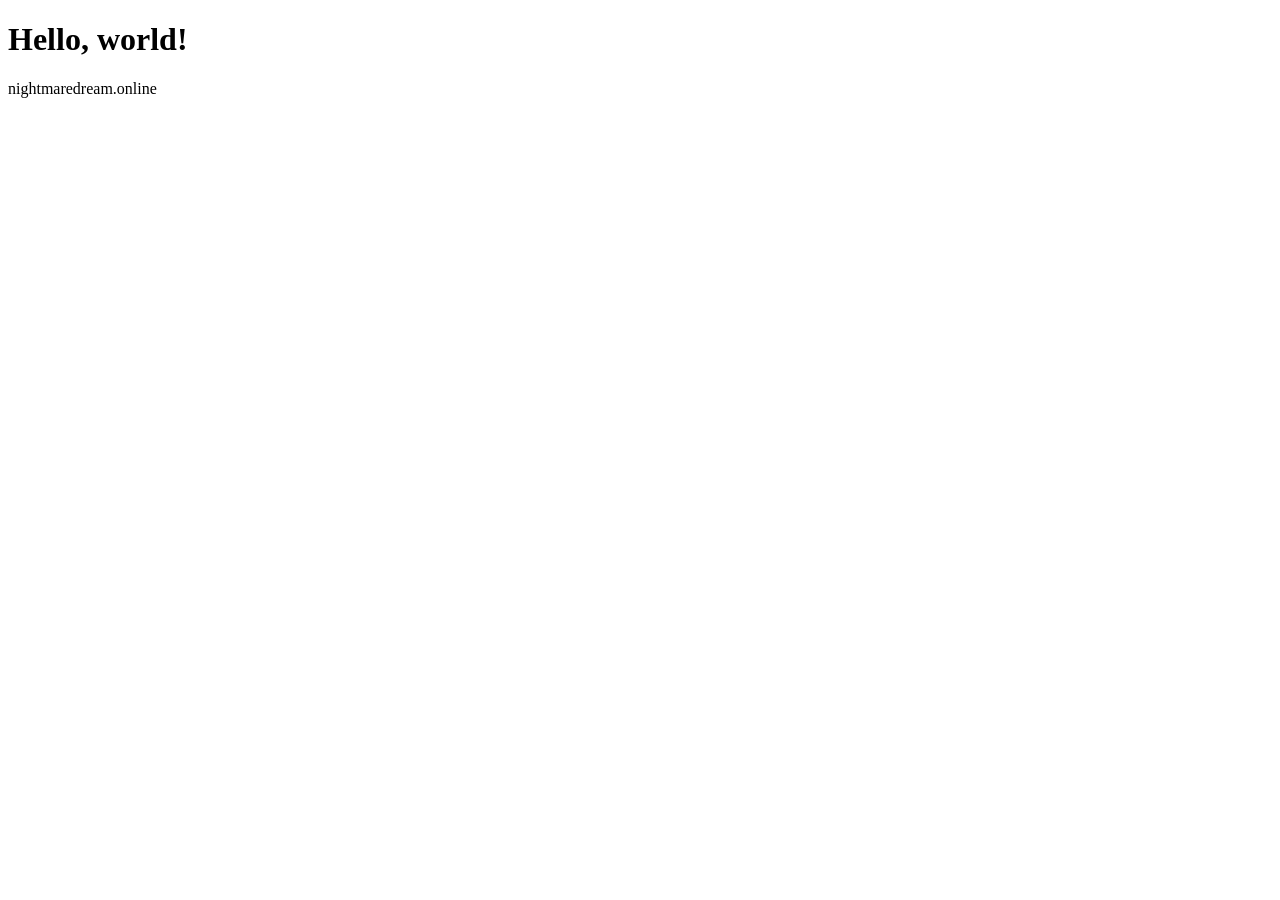
==== index.html @ 0ec0f402 "Add basic HTML structure for index.html" ====
<!doctype html>
<html lang="ru">
<head>
  <meta charset="utf-8">
  <meta name="viewport" content="width=device-width, initial-scale=1">
  <title>Nightmare Dream</title>
</head>
<body>
  <h1>Hello, world!</h1>
  <p>nightmaredream.online</p>
</body>
</html>
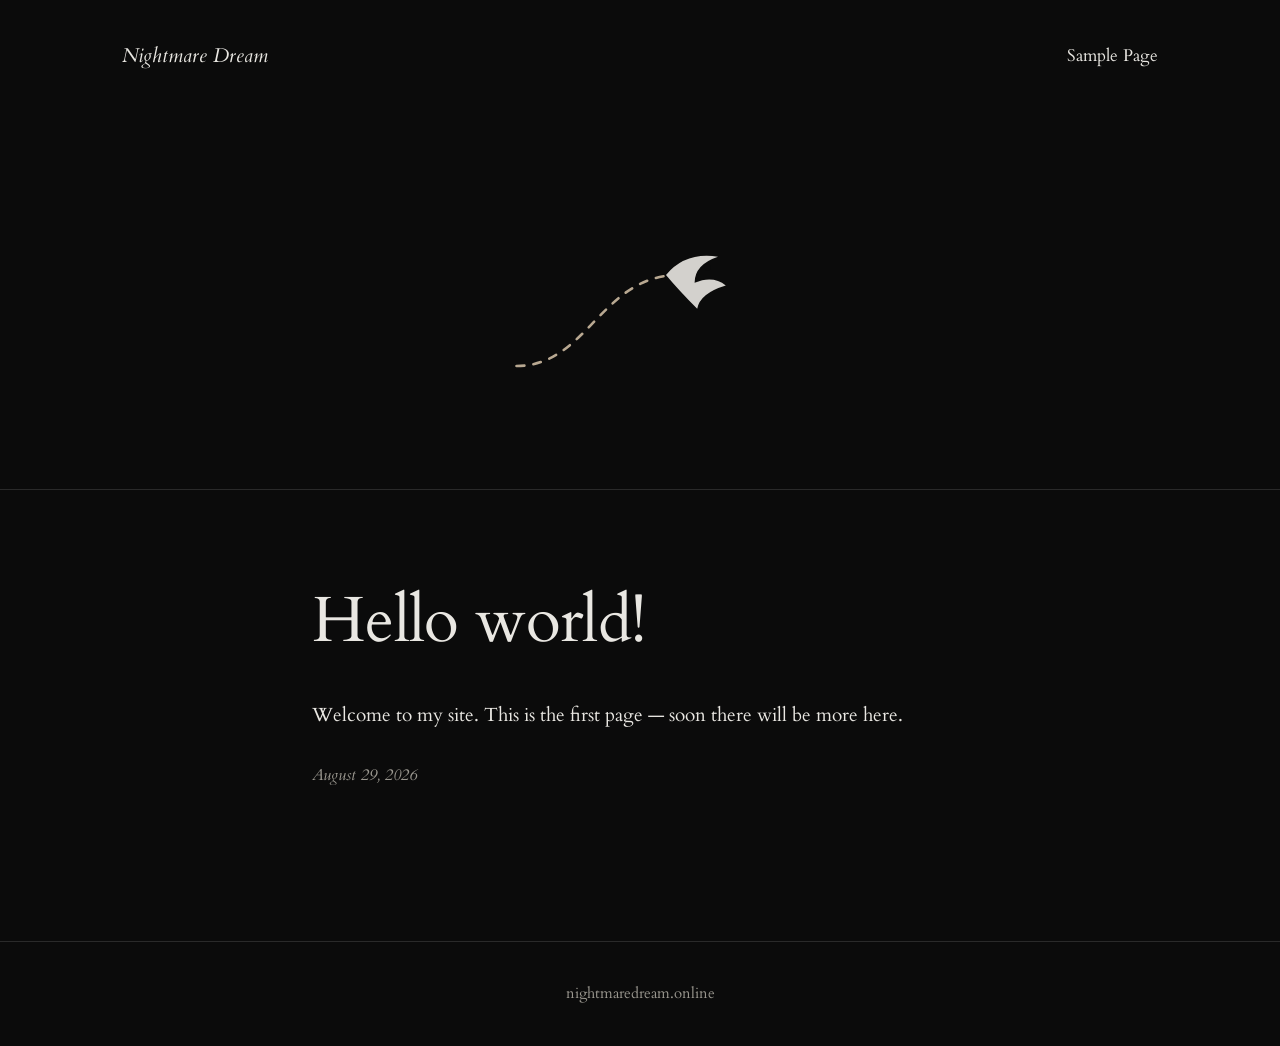
==== commit 2548a00a: "Refactor index.html with new layout and styles Updated HTML structure and styles for the webpage." ====
--- a/index.html
+++ b/index.html
@@ -1,12 +1,96 @@
 <!doctype html>
-<html lang="ru">
+<html lang="en">
 <head>
   <meta charset="utf-8">
   <meta name="viewport" content="width=device-width, initial-scale=1">
   <title>Nightmare Dream</title>
+  <link rel="preconnect" href="https://fonts.googleapis.com">
+  <link rel="preconnect" href="https://fonts.gstatic.com" crossorigin>
+  <link href="https://fonts.googleapis.com/css2?family=Cardo:ital,wght@0,400;0,700;1,400&display=swap" rel="stylesheet">
+  <style>
+    :root {
+      --bg: #0b0b0b;
+      --panel: #1e1e1e;
+      --text: #e9e7e2;
+      --muted: #9a978f;
+      --accent: #cbb9a0;
+    }
+    * { box-sizing: border-box; margin: 0; padding: 0; }
+    body {
+      background: var(--bg);
+      color: var(--text);
+      font-family: Cardo, Georgia, "Times New Roman", serif;
+      line-height: 1.6;
+      -webkit-font-smoothing: antialiased;
+    }
+    a { color: inherit; text-decoration: none; }
+    a:hover { text-decoration: underline; }
+
+    header {
+      display: flex;
+      justify-content: space-between;
+      align-items: center;
+      max-width: 1100px;
+      margin: 0 auto;
+      padding: 40px 32px;
+    }
+    header .brand { font-style: italic; font-size: 1.25rem; }
+    header nav { font-size: 1.05rem; }
+
+    .hero {
+      min-height: 42vh;
+      border-bottom: 1px solid #2a2a2a;
+      display: flex;
+      align-items: center;
+      justify-content: center;
+      position: relative;
+      overflow: hidden;
+    }
+    .hero svg { width: 260px; max-width: 60vw; opacity: .9; }
+
+    main {
+      max-width: 720px;
+      margin: 0 auto;
+      padding: 80px 32px 120px;
+    }
+    h1 {
+      font-weight: 400;
+      font-size: clamp(2.5rem, 6vw, 4rem);
+      letter-spacing: -0.01em;
+      margin-bottom: 28px;
+    }
+    main p { font-size: 1.2rem; color: var(--text); margin-bottom: 32px; }
+    .date { color: var(--muted); font-style: italic; font-size: 1rem; }
+
+    footer {
+      border-top: 1px solid #2a2a2a;
+      text-align: center;
+      padding: 40px 32px;
+      color: var(--muted);
+      font-size: .95rem;
+    }
+  </style>
 </head>
 <body>
-  <h1>Hello, world!</h1>
-  <p>nightmaredream.online</p>
+  <header>
+    <div class="brand">Nightmare Dream</div>
+    <nav><a href="#post">Sample Page</a></nav>
+  </header>
+
+  <section class="hero" aria-hidden="true">
+    <svg viewBox="0 0 200 120" xmlns="http://www.w3.org/2000/svg">
+      <path d="M5 110 C 60 110, 70 40, 130 40" fill="none" stroke="#cbb9a0" stroke-width="2" stroke-dasharray="6 7" stroke-linecap="round"/>
+      <path d="M120 40 q 15 -18 40 -14 q -18 6 -18 20 q 14 -6 24 2 q -20 6 -22 18 q -14 -14 -24 -26 z" fill="#e9e7e2"/>
+      <circle cx="152" cy="34" r="2.4" fill="#0b0b0b"/>
+    </svg>
+  </section>
+
+  <main id="post">
+    <h1>Hello world!</h1>
+    <p>Welcome to my site. This is the first page — soon there will be more here.</p>
+    <p class="date">August 29, 2026</p>
+  </main>
+
+  <footer>nightmaredream.online</footer>
 </body>
 </html>
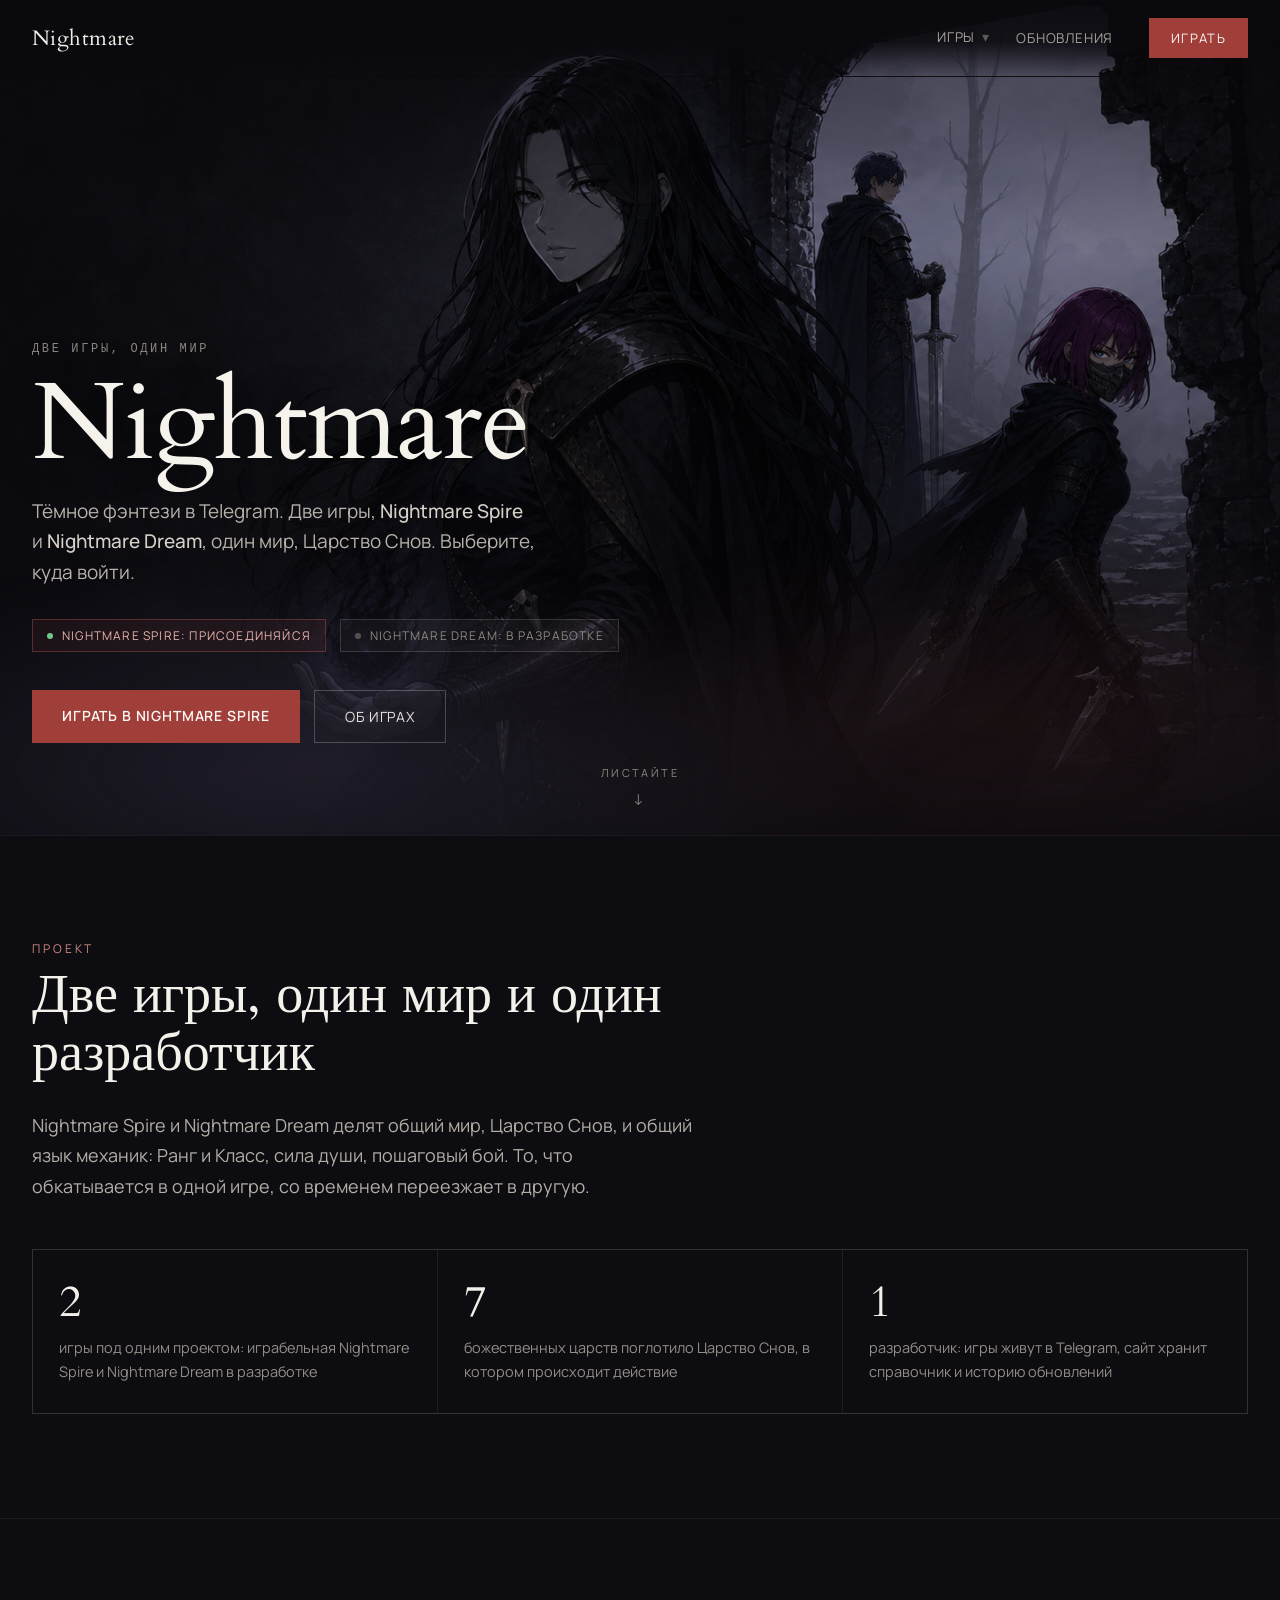
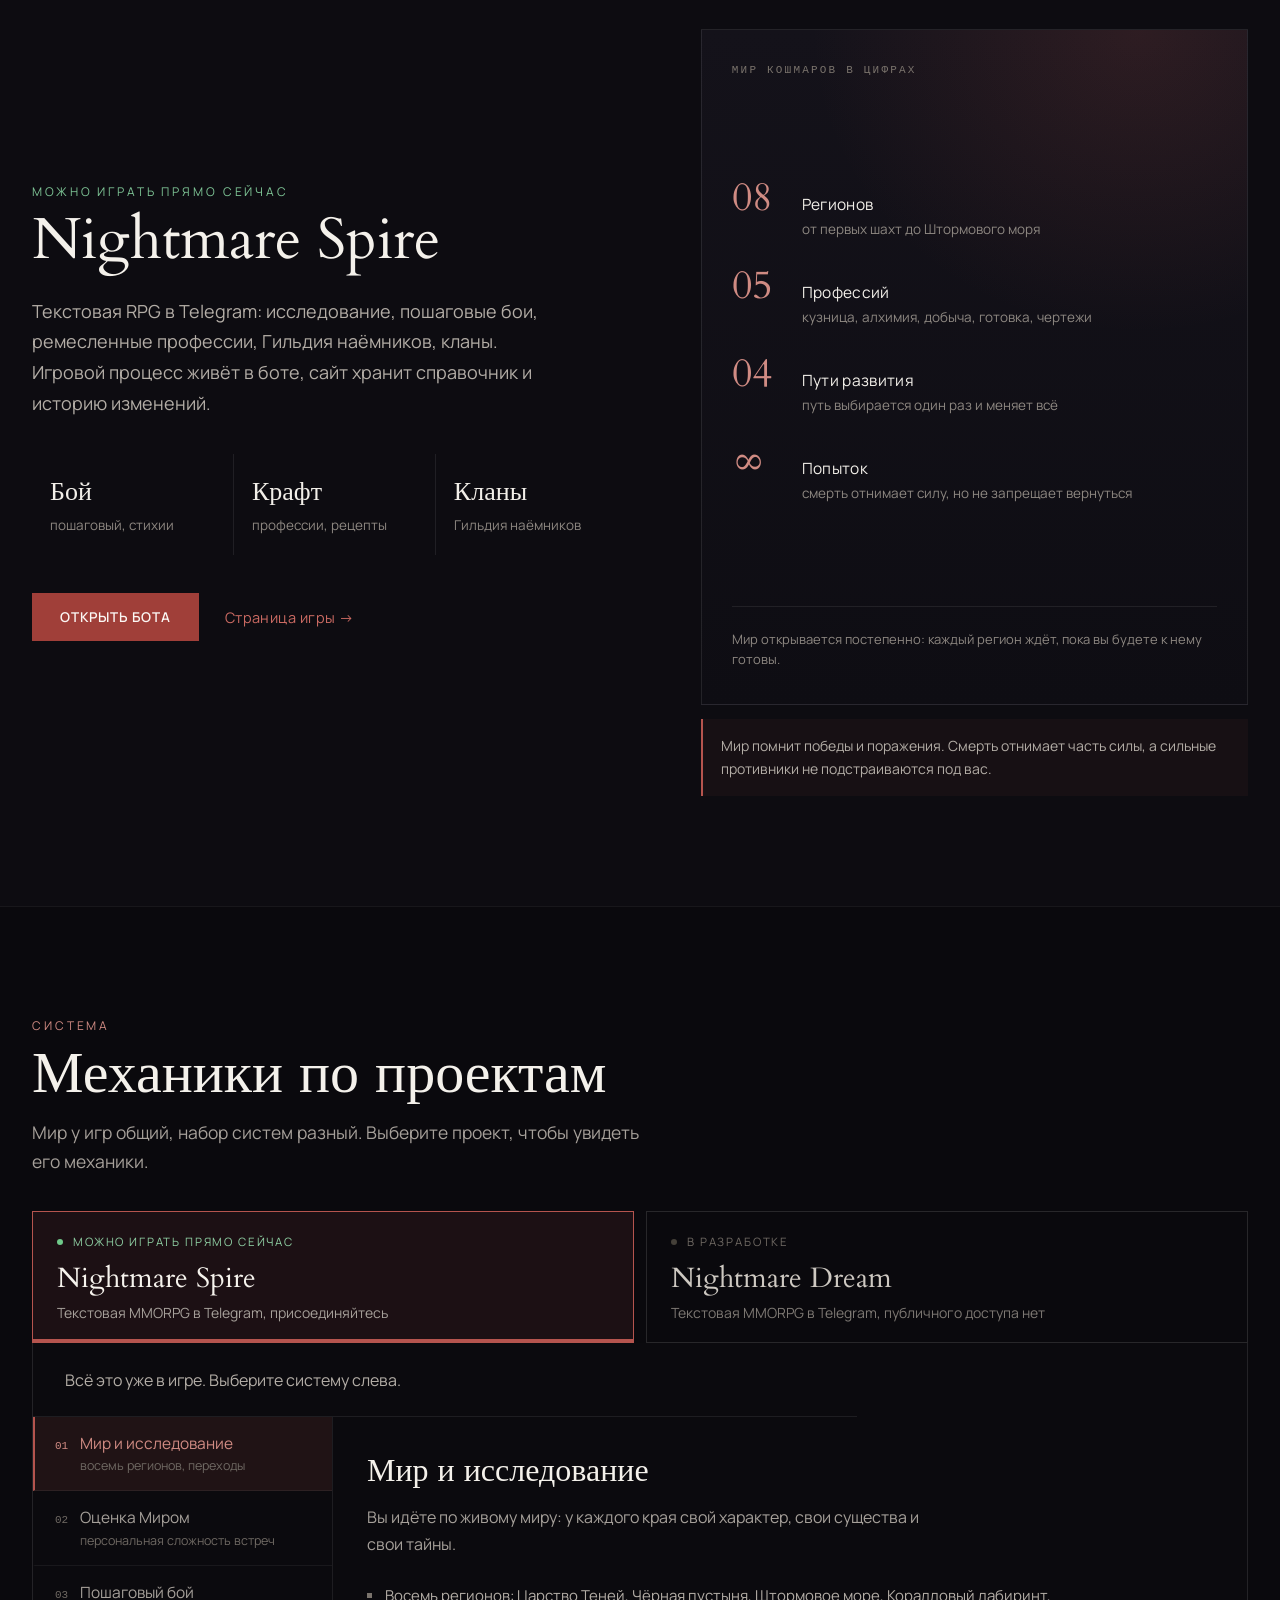
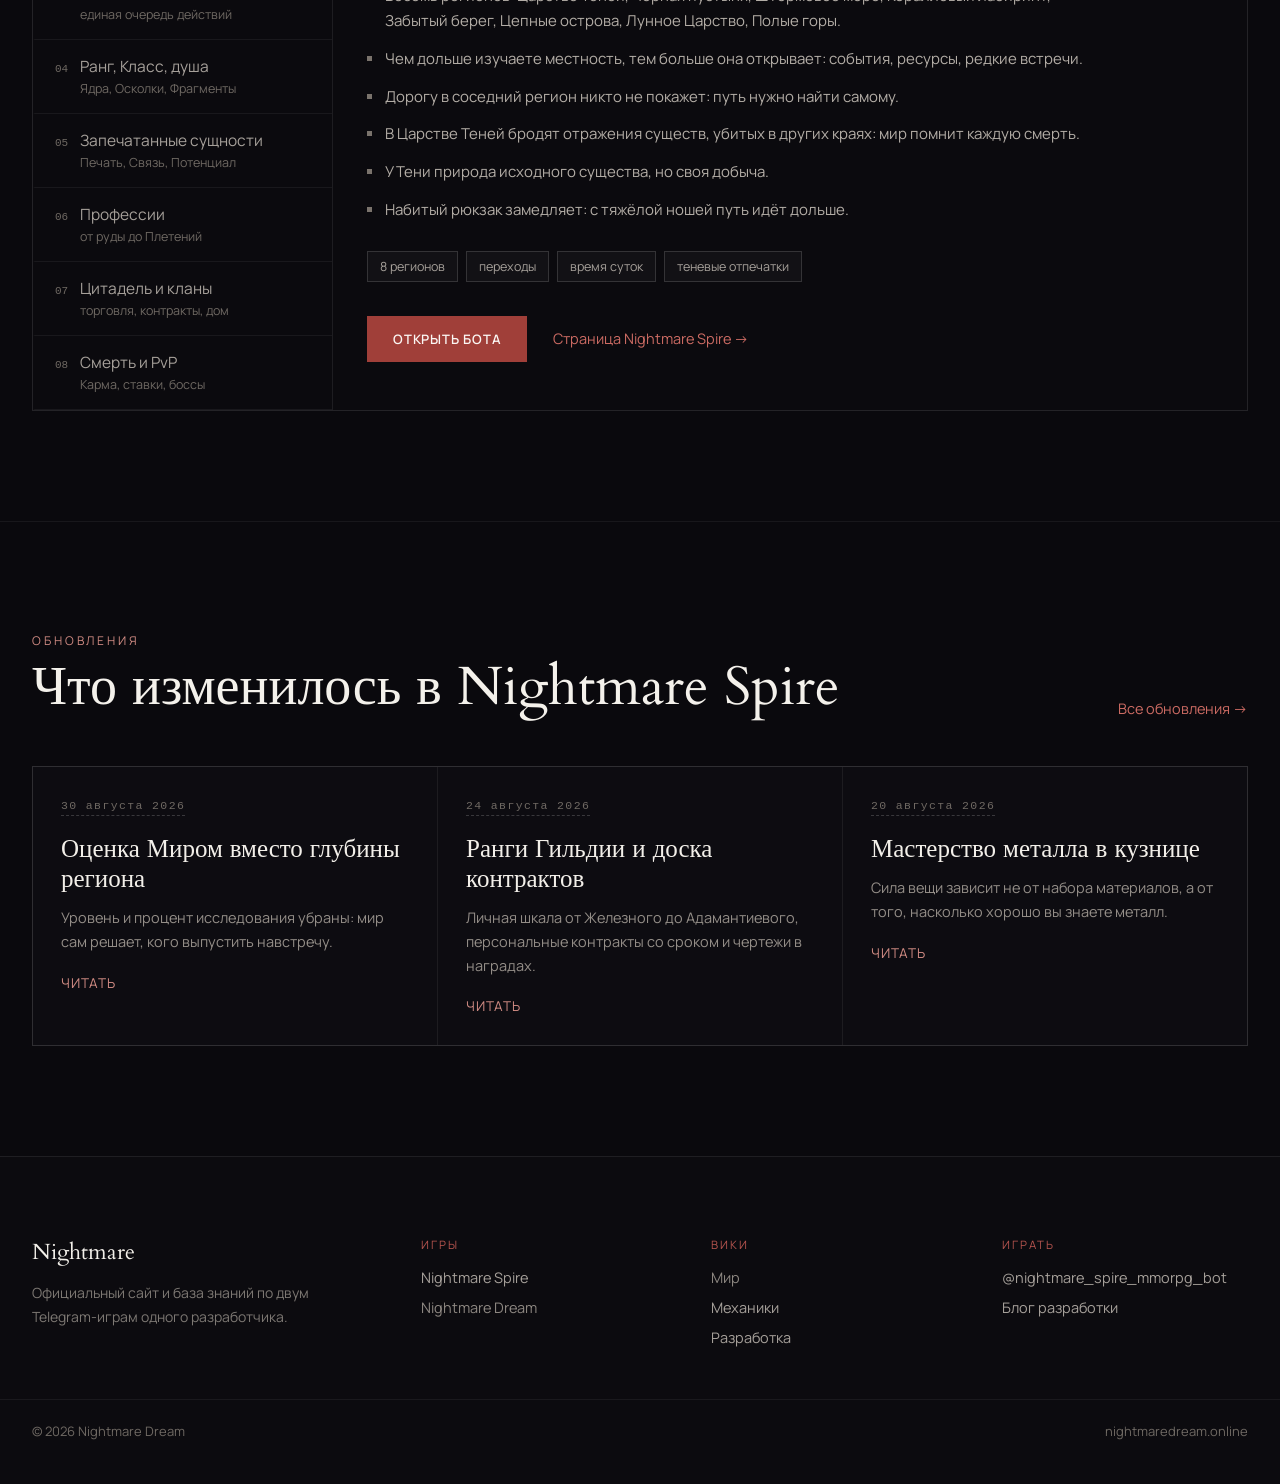
==== commit d5123716: "Update print statement from 'Hello' to 'Goodbye'" ====
--- a/index.html
+++ b/index.html
@@ -1,96 +1,513 @@
 <!doctype html>
-<html lang="en">
+<html lang="ru">
 <head>
-  <meta charset="utf-8">
-  <meta name="viewport" content="width=device-width, initial-scale=1">
-  <title>Nightmare Dream</title>
-  <link rel="preconnect" href="https://fonts.googleapis.com">
-  <link rel="preconnect" href="https://fonts.gstatic.com" crossorigin>
-  <link href="https://fonts.googleapis.com/css2?family=Cardo:ital,wght@0,400;0,700;1,400&display=swap" rel="stylesheet">
-  <style>
-    :root {
-      --bg: #0b0b0b;
-      --panel: #1e1e1e;
-      --text: #e9e7e2;
-      --muted: #9a978f;
-      --accent: #cbb9a0;
-    }
-    * { box-sizing: border-box; margin: 0; padding: 0; }
-    body {
-      background: var(--bg);
-      color: var(--text);
-      font-family: Cardo, Georgia, "Times New Roman", serif;
-      line-height: 1.6;
-      -webkit-font-smoothing: antialiased;
-    }
-    a { color: inherit; text-decoration: none; }
-    a:hover { text-decoration: underline; }
-
-    header {
-      display: flex;
-      justify-content: space-between;
-      align-items: center;
-      max-width: 1100px;
-      margin: 0 auto;
-      padding: 40px 32px;
-    }
-    header .brand { font-style: italic; font-size: 1.25rem; }
-    header nav { font-size: 1.05rem; }
-
-    .hero {
-      min-height: 42vh;
-      border-bottom: 1px solid #2a2a2a;
-      display: flex;
-      align-items: center;
-      justify-content: center;
-      position: relative;
-      overflow: hidden;
-    }
-    .hero svg { width: 260px; max-width: 60vw; opacity: .9; }
-
-    main {
-      max-width: 720px;
-      margin: 0 auto;
-      padding: 80px 32px 120px;
-    }
-    h1 {
-      font-weight: 400;
-      font-size: clamp(2.5rem, 6vw, 4rem);
-      letter-spacing: -0.01em;
-      margin-bottom: 28px;
-    }
-    main p { font-size: 1.2rem; color: var(--text); margin-bottom: 32px; }
-    .date { color: var(--muted); font-style: italic; font-size: 1rem; }
-
-    footer {
-      border-top: 1px solid #2a2a2a;
-      text-align: center;
-      padding: 40px 32px;
-      color: var(--muted);
-      font-size: .95rem;
-    }
-  </style>
+<meta charset="utf-8">
+<meta name="viewport" content="width=device-width, initial-scale=1">
+<title>Nightmare — тёмное фэнтези в Telegram: Nightmare Spire и Nightmare Dream</title>
+<meta name="description" content="Проект двух текстовых тёмно-фэнтезийных RPG в Telegram. Nightmare Spire играбельна: восемь регионов, пошаговый бой, Ранг и Класс души, ремёсла, Гильдия наёмников и кланы.">
+<link rel="canonical" href="https://nightmaredream.online/">
+<meta name="theme-color" content="#0a090d">
+<meta name="color-scheme" content="dark">
+<meta property="og:type" content="website">
+<meta property="og:site_name" content="Nightmare">
+<meta property="og:locale" content="ru_RU">
+<meta property="og:title" content="Nightmare — тёмное фэнтези в Telegram: Nightmare Spire и Nightmare Dream">
+<meta property="og:description" content="Проект двух текстовых тёмно-фэнтезийных RPG в Telegram. Nightmare Spire играбельна: восемь регионов, пошаговый бой, Ранг и Класс души, ремёсла, Гильдия наёмников и кланы.">
+<meta property="og:url" content="https://nightmaredream.online/">
+<meta property="og:image" content="https://nightmaredream.online/assets/img/hero.png">
+<meta name="twitter:card" content="summary_large_image">
+<link rel="preconnect" href="https://fonts.googleapis.com">
+<link rel="preconnect" href="https://fonts.gstatic.com" crossorigin>
+<link href="https://fonts.googleapis.com/css2?family=Cardo:ital,wght@0,400;0,700;1,400&family=Manrope:wght@300;400;500;600&display=swap" rel="stylesheet">
+<link rel="stylesheet" href="assets/css/style.css">
+<script type="application/ld+json">
+{"@context":"https://schema.org","@graph":[
+{"@type":"WebSite","@id":"https://nightmaredream.online/#website","url":"https://nightmaredream.online/","name":"Nightmare","inLanguage":"ru"},
+{"@type":"Organization","@id":"https://nightmaredream.online/#org","name":"Nightmare","url":"https://nightmaredream.online/","sameAs":["https://t.me/nightmare_spire_mmorpg_bot","https://t.me/trykablog"]},
+{"@type":"VideoGame","name":"Nightmare Spire","url":"https://nightmaredream.online/nightmare-spire/","gamePlatform":"Telegram","applicationCategory":"Game","inLanguage":"ru","author":{"@id":"https://nightmaredream.online/#org"}}
+]}
+</script>
 </head>
 <body>
-  <header>
-    <div class="brand">Nightmare Dream</div>
-    <nav><a href="#post">Sample Page</a></nav>
-  </header>
-
-  <section class="hero" aria-hidden="true">
-    <svg viewBox="0 0 200 120" xmlns="http://www.w3.org/2000/svg">
-      <path d="M5 110 C 60 110, 70 40, 130 40" fill="none" stroke="#cbb9a0" stroke-width="2" stroke-dasharray="6 7" stroke-linecap="round"/>
-      <path d="M120 40 q 15 -18 40 -14 q -18 6 -18 20 q 14 -6 24 2 q -20 6 -22 18 q -14 -14 -24 -26 z" fill="#e9e7e2"/>
-      <circle cx="152" cy="34" r="2.4" fill="#0b0b0b"/>
-    </svg>
-  </section>
-
-  <main id="post">
-    <h1>Hello world!</h1>
-    <p>Welcome to my site. This is the first page — soon there will be more here.</p>
-    <p class="date">August 29, 2026</p>
-  </main>
-
-  <footer>nightmaredream.online</footer>
+
+
+<div style="min-height:100vh; background:#0a090d">
+
+<header id="c-header" style="position:sticky; top:0; z-index:40; background:linear-gradient(180deg, rgba(10,9,13,.92) 0%, rgba(10,9,13,.85) 55%, rgba(10,9,13,0) 100%); border-bottom:1px solid transparent; transition:background .35s ease, border-color .35s ease, backdrop-filter .35s ease">
+  <div style="max-width:1240px; margin:0 auto; padding:18px 32px; display:flex; align-items:center; gap:36px">
+    <a href="index.html" style="font-family:Cardo, Georgia, serif; font-size:21px; letter-spacing:.02em; color:#f2efe9; white-space:nowrap">Nightmare</a>
+    <nav style="display:flex; align-items:center; gap:26px; margin-left:auto; font-size:13.5px; letter-spacing:.06em; text-transform:uppercase; color:#a6a09a">
+      <span style="position:relative">
+        <button data-act="games" style="display:inline-flex; align-items:center; gap:7px; padding:0 0 3px; background:transparent; border:none; cursor:pointer; font-family:inherit; font-size:13.5px; letter-spacing:.06em; text-transform:uppercase; color:#a6a09a" class="xh1">Игры <span style="opacity:.5">▾</span></button>
+        <span id="games-menu" hidden style="position:absolute; top:30px; left:-18px; z-index:60; display:flex; flex-direction:column; min-width:246px; padding:8px 0; background:rgba(13,12,17,.97); border:1px solid rgba(255,255,255,.12); box-shadow:0 18px 40px rgba(0,0,0,.5); animation:cardIn .28s both">
+          <a href="nightmare-spire/index.html" style="display:flex; align-items:center; gap:9px; padding:11px 18px; font-size:14px; letter-spacing:0; text-transform:none; color:#e6e2db" class="xh2"><span style="width:6px; height:6px; border-radius:50%; background:#6fc98a"></span>Nightmare Spire</a>
+          <span style="display:grid; grid-template-columns:auto 1fr; gap:9px; align-items:baseline; padding:11px 18px; font-size:14px; letter-spacing:0; text-transform:none; color:#948e88"><span style="width:6px; height:6px; border-radius:50%; background:#7a736c; margin-top:6px"></span><span><span style="display:block; white-space:nowrap">Nightmare Dream</span><span style="display:block; margin-top:3px; font-size:11px; letter-spacing:.12em; text-transform:uppercase; color:#8d8781">в разработке</span></span></span>
+        </span>
+      </span>
+      <a href="changelog/index.html" style="color:inherit" class="xh3">Обновления</a>
+    </nav>
+    <a href="https://t.me/nightmare_spire_mmorpg_bot" target="_blank" rel="noopener" style="padding:11px 22px; background:#a03f39; color:#fbf7f4; font-size:13px; letter-spacing:.1em; text-transform:uppercase; transition:background .25s ease, transform .25s cubic-bezier(.16,.84,.44,1)" class="xh4">Играть</a>
+  </div>
+</header>
+
+<section id="top" data-screen-label="Hero" style="position:relative; height:calc(100vh - 71px); min-height:620px; margin-top:-71px; overflow:hidden; display:flex; align-items:flex-end">
+  <div style="position:absolute; inset:0; background:#0b0a10 url('assets/img/hero.png') center right/cover no-repeat; animation:slowZoom 26s ease-in-out infinite alternate"></div>
+  <div style="position:absolute; inset:0; background:linear-gradient(90deg, rgba(10,9,13,.7) 0%, rgba(10,9,13,.4) 30%, rgba(10,9,13,.06) 55%, rgba(10,9,13,.2) 100%)"></div>
+  <div style="position:absolute; inset:0; background:linear-gradient(180deg, rgba(10,9,13,.45) 0%, rgba(10,9,13,0) 30%, rgba(10,9,13,.42) 76%, rgba(10,9,13,.95) 100%)"></div>
+  <div style="position:absolute; left:-15%; right:-15%; bottom:-10%; height:60%; background:radial-gradient(50% 60% at 30% 70%, rgba(140,130,180,.16), rgba(0,0,0,0) 70%), radial-gradient(45% 55% at 72% 60%, rgba(181,84,78,.1), rgba(0,0,0,0) 70%); filter:blur(18px); animation:fogDrift 34s ease-in-out infinite"></div>
+
+  <div style="position:relative; width:100%; max-width:1240px; margin:0 auto; padding:0 32px 92px">
+    <p style="margin:0 0 18px; font-family:ui-monospace, 'Courier New', monospace; font-size:12px; letter-spacing:.22em; text-transform:uppercase; color:#8d8781">Две игры, один мир</p>
+      <h1 style="margin:0; font-family:Cardo, Georgia, serif; font-weight:400; font-size:clamp(52px, 8.5vw, 116px); line-height:.92; letter-spacing:-.01em; color:#f6f3ed; text-shadow:0 2px 40px rgba(0,0,0,.6)">Nightmare</h1>
+    <p style="margin:22px 0 0; max-width:560px; font-size:19px; line-height:1.6; color:#b8b2ab; text-wrap:pretty">Тёмное фэнтези в Telegram. Две игры, <strong style="color:#d6d0c8; font-weight:500">Nightmare Spire</strong> и <strong style="color:#d6d0c8; font-weight:500">Nightmare Dream</strong>, один мир, Царство Снов. Выберите, куда войти.</p>
+    <div style="display:flex; gap:14px; margin-top:32px; flex-wrap:wrap">
+      <a href="nightmare-spire/index.html" style="display:inline-flex; align-items:center; gap:9px; padding:7px 14px; border:1px solid rgba(181,84,78,.4); background:rgba(181,84,78,.08); font-size:12px; letter-spacing:.1em; text-transform:uppercase; color:#eab3ad" class="x5"><span style="width:6px; height:6px; border-radius:50%; background:#6fc98a; animation:pulseDot 2.6s ease-in-out infinite"></span>Nightmare Spire: Присоединяйся</a>
+      <span style="display:inline-flex; align-items:center; gap:9px; padding:7px 14px; border:1px solid rgba(255,255,255,.14); background:rgba(255,255,255,.03); font-size:12px; letter-spacing:.1em; text-transform:uppercase; color:#8d8781"><span style="width:6px; height:6px; border-radius:50%; background:#57524d"></span>Nightmare Dream: в разработке</span>
+    </div>
+    <div style="display:flex; gap:14px; margin-top:38px; flex-wrap:wrap">
+      <a href="https://t.me/nightmare_spire_mmorpg_bot" target="_blank" rel="noopener" style="padding:16px 30px; background:#a03f39; color:#fbf7f4; font-size:14px; font-weight:600; letter-spacing:.06em; text-transform:uppercase; transition:transform .25s cubic-bezier(.16,.84,.44,1), background .25s ease, box-shadow .25s ease; box-shadow:0 0 0 rgba(0,0,0,0)"  class="x6 x7">Играть в Nightmare Spire</a>
+      <a href="nightmare-spire/index.html" style="padding:16px 30px; border:1px solid rgba(255,255,255,.22); color:#e6e2db; font-size:14px; letter-spacing:.06em; text-transform:uppercase" class="x8">Об играх</a>
+    </div>
+  </div>
+  <div style="position:absolute; left:50%; bottom:26px; transform:translateX(-50%); display:flex; flex-direction:column; align-items:center; gap:8px; color:#8d8781; font-size:11px; letter-spacing:.22em; text-transform:uppercase">
+    <span>листайте</span>
+    <span style="animation:cueBob 2.4s ease-in-out infinite; font-size:15px">↓</span>
+  </div>
+</section>
+
+<div style="max-width:1240px; margin:0 auto; padding:0 32px">
+  
+</div>
+
+<section data-reveal data-screen-label="About" style="padding:104px 0; border-top:1px solid rgba(255,255,255,.06); background:#0d0c11">
+  <div style="max-width:1240px; margin:0 auto; padding:0 32px">
+    <p style="margin:0 0 10px; font-size:12px; letter-spacing:.24em; text-transform:uppercase; color:#d08b83">Проект</p>
+    <h2 style="margin:0; max-width:820px; font-family:Cardo, Georgia, serif; font-weight:400; font-size:clamp(32px,4.4vw,54px); line-height:1.08; color:#f4f1eb; text-wrap:pretty">Две игры, один мир и один разработчик</h2>
+    <p style="margin:26px 0 0; max-width:660px; font-size:18px; line-height:1.7; color:#b3ada6; text-wrap:pretty">Nightmare Spire и Nightmare Dream делят общий мир, Царство Снов, и общий язык механик: Ранг и Класс, сила души, пошаговый бой. То, что обкатывается в одной игре, со временем переезжает в другую.</p>
+    <div style="display:grid; grid-template-columns:repeat(auto-fit, minmax(230px, 1fr)); gap:1px; margin-top:48px; background:rgba(255,255,255,.08); border:1px solid rgba(255,255,255,.08)">
+      <div style="background:#0d0c11; padding:30px 26px">
+        <div style="font-family:Cardo, Georgia, serif; font-size:44px; line-height:1; color:#f2efe9">2</div>
+        <div style="margin-top:12px; font-size:14.5px; line-height:1.6; color:#948e88">игры под одним проектом: играбельная Nightmare Spire и Nightmare Dream в разработке</div>
+      </div>
+      <div style="background:#0d0c11; padding:30px 26px">
+        <div style="font-family:Cardo, Georgia, serif; font-size:44px; line-height:1; color:#f2efe9">7</div>
+        <div style="margin-top:12px; font-size:14.5px; line-height:1.6; color:#948e88">божественных царств поглотило Царство Снов, в котором происходит действие</div>
+      </div>
+      <div style="background:#0d0c11; padding:30px 26px">
+        <div style="font-family:Cardo, Georgia, serif; font-size:44px; line-height:1; color:#f2efe9">1</div>
+        <div style="margin-top:12px; font-size:14.5px; line-height:1.6; color:#948e88">разработчик: игры живут в Telegram, сайт хранит справочник и историю обновлений</div>
+      </div>
+    </div>
+    
+  </div>
+</section>
+
+
+
+<section id="spire" data-reveal data-screen-label="Nightmare Spire" style="position:relative; padding:110px 0; border-top:1px solid rgba(255,255,255,.06); background:#0d0c11">
+  <div style="max-width:1240px; margin:0 auto; padding:0 32px; display:grid; grid-template-columns:1.05fr .95fr; gap:64px; align-items:center">
+    <div>
+      <p style="margin:0 0 10px; font-size:12px; letter-spacing:.24em; text-transform:uppercase; color:#7ec596">МОЖНО ИГРАТЬ ПРЯМО СЕЙЧАС</p>
+      <h2 style="margin:0; font-family:Cardo, Georgia, serif; font-weight:400; font-size:clamp(34px,4.6vw,58px); line-height:1.06; color:#f4f1eb">Nightmare Spire</h2>
+      <p style="margin:24px 0 0; font-size:18px; line-height:1.7; color:#b3ada6; text-wrap:pretty">Текстовая RPG в Telegram: исследование, пошаговые бои, ремесленные профессии, Гильдия наёмников, кланы. Игровой процесс живёт в боте, сайт хранит справочник и историю изменений.</p>
+      <div style="display:grid; grid-template-columns:repeat(3, 1fr); gap:1px; margin:36px 0 0; background:rgba(255,255,255,.08)">
+        <div style="background:#0d0c11; padding:20px 18px">
+          <div style="font-family:Cardo, Georgia, serif; font-size:26px; color:#f2efe9">Бой</div>
+          <div style="margin-top:6px; font-size:13.5px; color:#8d8781; line-height:1.5">пошаговый, стихии</div>
+        </div>
+        <div style="background:#0d0c11; padding:20px 18px">
+          <div style="font-family:Cardo, Georgia, serif; font-size:26px; color:#f2efe9">Крафт</div>
+          <div style="margin-top:6px; font-size:13.5px; color:#8d8781; line-height:1.5">профессии, рецепты</div>
+        </div>
+        <div style="background:#0d0c11; padding:20px 18px">
+          <div style="font-family:Cardo, Georgia, serif; font-size:26px; color:#f2efe9">Кланы</div>
+          <div style="margin-top:6px; font-size:13.5px; color:#8d8781; line-height:1.5">Гильдия наёмников</div>
+        </div>
+      </div>
+      <div style="display: flex; gap: 26px; align-items: center; margin-top: 38px; flex-wrap: wrap; overflow: visible">
+        <a href="https://t.me/nightmare_spire_mmorpg_bot" target="_blank" rel="noopener" style="padding:15px 28px; background:#a03f39; color:#fbf7f4; font-size:13.5px; font-weight:600; letter-spacing:.06em; text-transform:uppercase" class="x9">Открыть бота</a>
+        <a href="nightmare-spire/index.html" style="font-size:14.5px; letter-spacing:.03em">Страница игры →</a>
+      </div>
+    </div>
+    <div>
+      <div style="position:relative; aspect-ratio:4/5; padding:34px 30px; background:linear-gradient(180deg, #14121a 0%, #0e0d13 100%); border:1px solid rgba(255,255,255,.09); display:flex; flex-direction:column; justify-content:space-between; overflow:hidden">
+        <div style="position:absolute; inset:0; background-image:radial-gradient(60% 45% at 80% 0%, rgba(181,84,78,.16) 0%, rgba(181,84,78,0) 100%); pointer-events:none"></div>
+        <div style="position:relative; font-family:ui-monospace, 'Courier New', monospace; font-size:11px; letter-spacing:.2em; text-transform:uppercase; color:#7a736c">Мир Кошмаров в цифрах</div>
+        <div style="position:relative; display:grid; gap:26px">
+          <div style="display:grid; grid-template-columns:auto 1fr; gap:18px; align-items:baseline">
+            <span style="font-family:Cardo, Georgia, serif; font-size:40px; line-height:1; color:#d08b83; min-width:52px">08</span>
+            <span><span style="display:block; font-size:15.5px; letter-spacing:.02em; color:#f2efe9">Регионов</span><span style="display:block; margin-top:4px; font-size:13.5px; line-height:1.55; color:#8d8781">от первых шахт до Штормового моря</span></span>
+          </div>
+          <div style="display:grid; grid-template-columns:auto 1fr; gap:18px; align-items:baseline">
+            <span style="font-family:Cardo, Georgia, serif; font-size:40px; line-height:1; color:#d08b83; min-width:52px">05</span>
+            <span><span style="display:block; font-size:15.5px; letter-spacing:.02em; color:#f2efe9">Профессий</span><span style="display:block; margin-top:4px; font-size:13.5px; line-height:1.55; color:#8d8781">кузница, алхимия, добыча, готовка, чертежи</span></span>
+          </div>
+          <div style="display:grid; grid-template-columns:auto 1fr; gap:18px; align-items:baseline">
+            <span style="font-family:Cardo, Georgia, serif; font-size:40px; line-height:1; color:#d08b83; min-width:52px">04</span>
+            <span><span style="display:block; font-size:15.5px; letter-spacing:.02em; color:#f2efe9">Пути развития</span><span style="display:block; margin-top:4px; font-size:13.5px; line-height:1.55; color:#8d8781">путь выбирается один раз и меняет всё</span></span>
+          </div>
+          <div style="display:grid; grid-template-columns:auto 1fr; gap:18px; align-items:baseline">
+            <span style="font-family:Cardo, Georgia, serif; font-size:40px; line-height:1; color:#d08b83; min-width:52px">∞</span>
+            <span><span style="display:block; font-size:15.5px; letter-spacing:.02em; color:#f2efe9">Попыток</span><span style="display:block; margin-top:4px; font-size:13.5px; line-height:1.55; color:#8d8781">смерть отнимает силу, но не запрещает вернуться</span></span>
+          </div>
+        </div>
+        <div style="position:relative; padding-top:22px; border-top:1px solid rgba(255,255,255,.08); font-size:13px; line-height:1.6; color:#8d8781">Мир открывается постепенно: каждый регион ждёт, пока вы будете к нему готовы.</div>
+      </div>
+      <div style="margin-top:14px; padding:16px 18px; border-left:2px solid #b5544e; background:rgba(181,84,78,.06); font-size:14px; line-height:1.6; color:#b3ada6">Мир помнит победы и поражения. Смерть отнимает часть силы, а сильные противники не подстраиваются под вас.</div>
+    </div>
+  </div>
+  
+</section>
+
+<section id="mechanics" data-reveal data-screen-label="Mechanics" style="padding:110px 0; border-top:1px solid rgba(255,255,255,.06)">
+  <div style="max-width:1240px; margin:0 auto; padding:0 32px">
+    <p style="margin:0 0 10px; font-size:12px; letter-spacing:.24em; text-transform:uppercase; color:#d08b83">Система</p>
+    <h2 style="margin:0 0 12px; font-family:Cardo, Georgia, serif; font-weight:400; font-size:clamp(34px,4.6vw,58px); line-height:1.06; color:#f4f1eb">Механики по проектам</h2>
+    <p style="margin:0 0 34px; max-width:640px; font-size:17.5px; line-height:1.7; color:#a6a09a; text-wrap:pretty">Мир у игр общий, набор систем разный. Выберите проект, чтобы увидеть его механики.</p>
+
+    <div role="tablist" style="display:flex; gap:12px; flex-wrap:wrap; margin-bottom:0">
+      
+        <button role="tab" aria-selected="true" data-act="spire" style="flex:1 1 300px; text-align:left; padding:22px 24px 20px; cursor:pointer; font-family:inherit; background:rgba(181,84,78,.1); border:1px solid #b5544e; border-bottom:1px solid #b5544e; color:#f4f1eb; box-shadow:inset 0 -3px 0 #b5544e; transition:background .3s ease, border-color .3s ease">
+          <span style="display:flex; align-items:center; gap:10px; font-size:11.5px; letter-spacing:.16em; text-transform:uppercase; color:#8fd0a4"><span style="width:6px; height:6px; border-radius:50%; background:#6fc98a; animation:pulseDot 2.6s ease-in-out infinite"></span>можно играть прямо сейчас</span>
+          <span style="display:block; margin-top:10px; font-family:Cardo, Georgia, serif; font-size:28px; color:#f6f3ed">Nightmare Spire</span>
+          <span style="display:block; margin-top:6px; font-size:14px; color:#a6a09a">Текстовая MMORPG в Telegram, присоединяйтесь</span>
+        </button>
+      
+      
+      
+      
+        <button role="tab" aria-selected="false" data-act="dream" style="flex:1 1 300px; text-align:left; padding:22px 24px 20px; cursor:pointer; font-family:inherit; background:transparent; border:1px solid rgba(255,255,255,.12); color:#a6a09a; transition:background .3s ease, border-color .3s ease" class="x10">
+          <span style="display:flex; align-items:center; gap:10px; font-size:11.5px; letter-spacing:.16em; text-transform:uppercase; color:#6f6963"><span style="width:6px; height:6px; border-radius:50%; background:#454039"></span>в разработке</span>
+          <span style="display:block; margin-top:10px; font-family:Cardo, Georgia, serif; font-size:28px; color:#cdc8c1">Nightmare Dream</span>
+          <span style="display:block; margin-top:6px; font-size:14px; color:#7d7873">Текстовая MMORPG в Telegram, публичного доступа нет</span>
+        </button>
+      
+    </div>
+
+    <div id="c-panel" style="border:1px solid rgba(255,255,255,.1); border-top:none; background:#0b0a0e">
+      
+        <div>
+          <p style="margin:0; padding:24px 32px 22px; border-bottom:1px solid rgba(255,255,255,.08); max-width:760px; font-size:16px; line-height:1.7; color:#b3ada6; text-wrap:pretty">Всё это уже в игре. Выберите систему слева.</p>
+          <div style="display:grid; grid-template-columns:300px 1fr; align-items:start">
+            <div style="border-right:1px solid rgba(255,255,255,.08)">
+            
+            
+              <button data-topic="world" data-act="topic" style="display:grid; grid-template-columns:auto 1fr; gap:12px; align-items:baseline; text-align:left; width:100%; padding:16px 20px; cursor:pointer; font-family:inherit; background:transparent; border:none; border-left:2px solid transparent; border-bottom:1px solid rgba(255,255,255,.06); color:#a6a09a; transition:background .25s ease, color .25s ease" class="x11">
+                <span style="font-family:ui-monospace, 'Courier New', monospace; font-size:11px; color:#6f6963">01</span>
+                <span><span style="display:block; font-size:15.5px; line-height:1.3">Мир и исследование</span><span style="display:block; margin-top:4px; font-size:12.5px; color:#6f6963">восемь регионов, переходы</span></span>
+              </button>
+            
+            
+            
+              <button data-topic="rating" data-act="topic" style="display:grid; grid-template-columns:auto 1fr; gap:12px; align-items:baseline; text-align:left; width:100%; padding:16px 20px; cursor:pointer; font-family:inherit; background:transparent; border:none; border-left:2px solid transparent; border-bottom:1px solid rgba(255,255,255,.06); color:#a6a09a; transition:background .25s ease, color .25s ease" class="x12">
+                <span style="font-family:ui-monospace, 'Courier New', monospace; font-size:11px; color:#6f6963">02</span>
+                <span><span style="display:block; font-size:15.5px; line-height:1.3">Оценка Миром</span><span style="display:block; margin-top:4px; font-size:12.5px; color:#6f6963">персональная сложность встреч</span></span>
+              </button>
+            
+            
+            
+              <button data-topic="combat" data-act="topic" style="display:grid; grid-template-columns:auto 1fr; gap:12px; align-items:baseline; text-align:left; width:100%; padding:16px 20px; cursor:pointer; font-family:inherit; background:transparent; border:none; border-left:2px solid transparent; border-bottom:1px solid rgba(255,255,255,.06); color:#a6a09a; transition:background .25s ease, color .25s ease" class="x13">
+                <span style="font-family:ui-monospace, 'Courier New', monospace; font-size:11px; color:#6f6963">03</span>
+                <span><span style="display:block; font-size:15.5px; line-height:1.3">Пошаговый бой</span><span style="display:block; margin-top:4px; font-size:12.5px; color:#6f6963">единая очередь действий</span></span>
+              </button>
+            
+            
+            
+              <button data-topic="growth" data-act="topic" style="display:grid; grid-template-columns:auto 1fr; gap:12px; align-items:baseline; text-align:left; width:100%; padding:16px 20px; cursor:pointer; font-family:inherit; background:transparent; border:none; border-left:2px solid transparent; border-bottom:1px solid rgba(255,255,255,.06); color:#a6a09a; transition:background .25s ease, color .25s ease" class="x14">
+                <span style="font-family:ui-monospace, 'Courier New', monospace; font-size:11px; color:#6f6963">04</span>
+                <span><span style="display:block; font-size:15.5px; line-height:1.3">Ранг, Класс, душа</span><span style="display:block; margin-top:4px; font-size:12.5px; color:#6f6963">Ядра, Осколки, Фрагменты</span></span>
+              </button>
+            
+            
+            
+              <button data-topic="pets" data-act="topic" style="display:grid; grid-template-columns:auto 1fr; gap:12px; align-items:baseline; text-align:left; width:100%; padding:16px 20px; cursor:pointer; font-family:inherit; background:transparent; border:none; border-left:2px solid transparent; border-bottom:1px solid rgba(255,255,255,.06); color:#a6a09a; transition:background .25s ease, color .25s ease" class="x15">
+                <span style="font-family:ui-monospace, 'Courier New', monospace; font-size:11px; color:#6f6963">05</span>
+                <span><span style="display:block; font-size:15.5px; line-height:1.3">Запечатанные сущности</span><span style="display:block; margin-top:4px; font-size:12.5px; color:#6f6963">Печать, Связь, Потенциал</span></span>
+              </button>
+            
+            
+            
+              <button data-topic="crafts" data-act="topic" style="display:grid; grid-template-columns:auto 1fr; gap:12px; align-items:baseline; text-align:left; width:100%; padding:16px 20px; cursor:pointer; font-family:inherit; background:transparent; border:none; border-left:2px solid transparent; border-bottom:1px solid rgba(255,255,255,.06); color:#a6a09a; transition:background .25s ease, color .25s ease" class="x16">
+                <span style="font-family:ui-monospace, 'Courier New', monospace; font-size:11px; color:#6f6963">06</span>
+                <span><span style="display:block; font-size:15.5px; line-height:1.3">Профессии</span><span style="display:block; margin-top:4px; font-size:12.5px; color:#6f6963">от руды до Плетений</span></span>
+              </button>
+            
+            
+            
+              <button data-topic="economy" data-act="topic" style="display:grid; grid-template-columns:auto 1fr; gap:12px; align-items:baseline; text-align:left; width:100%; padding:16px 20px; cursor:pointer; font-family:inherit; background:transparent; border:none; border-left:2px solid transparent; border-bottom:1px solid rgba(255,255,255,.06); color:#a6a09a; transition:background .25s ease, color .25s ease" class="x17">
+                <span style="font-family:ui-monospace, 'Courier New', monospace; font-size:11px; color:#6f6963">07</span>
+                <span><span style="display:block; font-size:15.5px; line-height:1.3">Цитадель и кланы</span><span style="display:block; margin-top:4px; font-size:12.5px; color:#6f6963">торговля, контракты, дом</span></span>
+              </button>
+            
+            
+            
+              <button data-topic="risk" data-act="topic" style="display:grid; grid-template-columns:auto 1fr; gap:12px; align-items:baseline; text-align:left; width:100%; padding:16px 20px; cursor:pointer; font-family:inherit; background:transparent; border:none; border-left:2px solid transparent; border-bottom:1px solid rgba(255,255,255,.06); color:#a6a09a; transition:background .25s ease, color .25s ease" class="x18">
+                <span style="font-family:ui-monospace, 'Courier New', monospace; font-size:11px; color:#6f6963">08</span>
+                <span><span style="display:block; font-size:15.5px; line-height:1.3">Смерть и PvP</span><span style="display:block; margin-top:4px; font-size:12.5px; color:#6f6963">Карма, ставки, боссы</span></span>
+              </button>
+            
+            </div>
+            <div>
+        
+          <div data-panel="world" style="padding:36px 34px 34px">
+            <h3 style="margin:0; font-family:Cardo, Georgia, serif; font-weight:400; font-size:32px; line-height:1.15; color:#f4f1eb; animation:cardIn .45s both">Мир и исследование</h3>
+            <p style="margin:14px 0 26px; max-width:640px; font-size:16px; line-height:1.7; color:#a6a09a; text-wrap:pretty; animation:cardIn .45s 60ms both">Вы идёте по живому миру: у каждого края свой характер, свои существа и свои тайны.</p>
+            <ul style="margin:0; padding:0; list-style:none; display:grid; gap:13px; max-width:720px; animation:cardIn .45s 120ms both">
+              <li style="display:grid; grid-template-columns:auto 1fr; gap:13px; font-size:15px; line-height:1.65; color:#b3ada6"><span style="width:5px; height:5px; margin-top:9px; background:#7a736c"></span><span>Восемь регионов: Царство Теней, Чёрная пустыня, Штормовое море, Коралловый лабиринт, Забытый берег, Цепные острова, Лунное Царство, Полые горы.</span></li>
+              <li style="display:grid; grid-template-columns:auto 1fr; gap:13px; font-size:15px; line-height:1.65; color:#b3ada6"><span style="width:5px; height:5px; margin-top:9px; background:#7a736c"></span><span>Чем дольше изучаете местность, тем больше она открывает: события, ресурсы, редкие встречи.</span></li>
+              <li style="display:grid; grid-template-columns:auto 1fr; gap:13px; font-size:15px; line-height:1.65; color:#b3ada6"><span style="width:5px; height:5px; margin-top:9px; background:#7a736c"></span><span>Дорогу в соседний регион никто не покажет: путь нужно найти самому.</span></li>
+              <li style="display:grid; grid-template-columns:auto 1fr; gap:13px; font-size:15px; line-height:1.65; color:#b3ada6"><span style="width:5px; height:5px; margin-top:9px; background:#7a736c"></span><span>В Царстве Теней бродят отражения существ, убитых в других краях: мир помнит каждую смерть.</span></li>
+              <li style="display:grid; grid-template-columns:auto 1fr; gap:13px; font-size:15px; line-height:1.65; color:#b3ada6"><span style="width:5px; height:5px; margin-top:9px; background:#7a736c"></span><span>У Тени природа исходного существа, но своя добыча.</span></li>
+              <li style="display:grid; grid-template-columns:auto 1fr; gap:13px; font-size:15px; line-height:1.65; color:#b3ada6"><span style="width:5px; height:5px; margin-top:9px; background:#7a736c"></span><span>Набитый рюкзак замедляет: с тяжёлой ношей путь идёт дольше.</span></li>
+            </ul>
+            <div style="display:flex; gap:8px; flex-wrap:wrap; margin-top:28px; animation:cardIn .45s 180ms both">
+              <span style="padding:6px 12px; border:1px solid rgba(255,255,255,.14); background:rgba(255,255,255,.03); font-size:12.5px; color:#a6a09a">8 регионов</span>
+              <span style="padding:6px 12px; border:1px solid rgba(255,255,255,.14); background:rgba(255,255,255,.03); font-size:12.5px; color:#a6a09a">переходы</span>
+              <span style="padding:6px 12px; border:1px solid rgba(255,255,255,.14); background:rgba(255,255,255,.03); font-size:12.5px; color:#a6a09a">время суток</span>
+              <span style="padding:6px 12px; border:1px solid rgba(255,255,255,.14); background:rgba(255,255,255,.03); font-size:12.5px; color:#a6a09a">теневые отпечатки</span>
+            </div>
+          </div>
+        
+        
+          <div data-panel="rating" hidden style="padding:36px 34px 34px">
+            <h3 style="margin:0; font-family:Cardo, Georgia, serif; font-weight:400; font-size:32px; line-height:1.15; color:#f4f1eb; animation:cardIn .45s both">Оценка Миром и встречи</h3>
+            <p style="margin:14px 0 26px; max-width:640px; font-size:16px; line-height:1.7; color:#a6a09a; text-wrap:pretty; animation:cardIn .45s 60ms both">Мир следит за вашими боями и решает, кого выпустить навстречу.</p>
+            <ul style="margin:0; padding:0; list-style:none; display:grid; gap:13px; max-width:720px; animation:cardIn .45s 120ms both">
+              <li style="display:grid; grid-template-columns:auto 1fr; gap:13px; font-size:15px; line-height:1.65; color:#b3ada6"><span style="width:5px; height:5px; margin-top:9px; background:#7a736c"></span><span>Существа не подстраиваются под вас: у каждого свои силы, слабости, Ранг и Класс.</span></li>
+              <li style="display:grid; grid-template-columns:auto 1fr; gap:13px; font-size:15px; line-height:1.65; color:#b3ada6"><span style="width:5px; height:5px; margin-top:9px; background:#7a736c"></span><span>Меняется не противник, а то, кого и сколько мир решит на вас выпустить.</span></li>
+              <li style="display:grid; grid-template-columns:auto 1fr; gap:13px; font-size:15px; line-height:1.65; color:#b3ada6"><span style="width:5px; height:5px; margin-top:9px; background:#7a736c"></span><span>Первая сотня честных одиночных боёв, и мир составляет о вас мнение.</span></li>
+              <li style="display:grid; grid-template-columns:auto 1fr; gap:13px; font-size:15px; line-height:1.65; color:#b3ada6"><span style="width:5px; height:5px; margin-top:9px; background:#7a736c"></span><span>Уверенные победы усиливают давление, череда смертей даёт передышку.</span></li>
+              <li style="display:grid; grid-template-columns:auto 1fr; gap:13px; font-size:15px; line-height:1.65; color:#b3ada6"><span style="width:5px; height:5px; margin-top:9px; background:#7a736c"></span><span>Навстречу выходит от одного до трёх врагов: одинокий охотник, стая, охотничья группа или смешанный отряд.</span></li>
+              <li style="display:grid; grid-template-columns:auto 1fr; gap:13px; font-size:15px; line-height:1.65; color:#b3ada6"><span style="width:5px; height:5px; margin-top:9px; background:#7a736c"></span><span>Перед боем вы читаете сцену, а не таблицу цифр, и сами решаете, вступать ли в схватку.</span></li>
+            </ul>
+            <div style="display:flex; gap:8px; flex-wrap:wrap; margin-top:28px; animation:cardIn .45s 180ms both">
+              <span style="padding:6px 12px; border:1px solid rgba(255,255,255,.14); background:rgba(255,255,255,.03); font-size:12.5px; color:#a6a09a">давление мира</span>
+              <span style="padding:6px 12px; border:1px solid rgba(255,255,255,.14); background:rgba(255,255,255,.03); font-size:12.5px; color:#a6a09a">кто выйдет навстречу</span>
+              <span style="padding:6px 12px; border:1px solid rgba(255,255,255,.14); background:rgba(255,255,255,.03); font-size:12.5px; color:#a6a09a">1–3 противника</span>
+            </div>
+          </div>
+        
+        
+          <div data-panel="combat" hidden style="padding:36px 34px 34px">
+            <h3 style="margin:0; font-family:Cardo, Georgia, serif; font-weight:400; font-size:32px; line-height:1.15; color:#f4f1eb; animation:cardIn .45s both">Пошаговый бой</h3>
+            <p style="margin:14px 0 26px; max-width:640px; font-size:16px; line-height:1.7; color:#a6a09a; text-wrap:pretty; animation:cardIn .45s 60ms both">Бой идёт ход за ходом: вы, ваш питомец и ваши враги в одном сражении.</p>
+            <ul style="margin:0; padding:0; list-style:none; display:grid; gap:13px; max-width:720px; animation:cardIn .45s 120ms both">
+              <li style="display:grid; grid-template-columns:auto 1fr; gap:13px; font-size:15px; line-height:1.65; color:#b3ada6"><span style="width:5px; height:5px; margin-top:9px; background:#7a736c"></span><span>Кто ударит первым, решают боевые характеристики.</span></li>
+              <li style="display:grid; grid-template-columns:auto 1fr; gap:13px; font-size:15px; line-height:1.65; color:#b3ada6"><span style="width:5px; height:5px; margin-top:9px; background:#7a736c"></span><span>Удар может пройти, уйти в пустоту, стать критическим или смертельным.</span></li>
+              <li style="display:grid; grid-template-columns:auto 1fr; gap:13px; font-size:15px; line-height:1.65; color:#b3ada6"><span style="width:5px; height:5px; margin-top:9px; background:#7a736c"></span><span>Яды, кровотечение и ослабления работают раунд за раундом, а сильные приёмы бьют по нескольким целям.</span></li>
+              <li style="display:grid; grid-template-columns:auto 1fr; gap:13px; font-size:15px; line-height:1.65; color:#b3ada6"><span style="width:5px; height:5px; margin-top:9px; background:#7a736c"></span><span>Питомец и призванные союзники сражаются рядом, в той же очереди.</span></li>
+              <li style="display:grid; grid-template-columns:auto 1fr; gap:13px; font-size:15px; line-height:1.65; color:#b3ada6"><span style="width:5px; height:5px; margin-top:9px; background:#7a736c"></span><span>В открытый бой в регионе может вмешаться другой игрок, и на вашей стороне, и против вас.</span></li>
+              <li style="display:grid; grid-template-columns:auto 1fr; gap:13px; font-size:15px; line-height:1.65; color:#b3ada6"><span style="width:5px; height:5px; margin-top:9px; background:#7a736c"></span><span>Добыча уходит тому, кто добил.</span></li>
+              <li style="display:grid; grid-template-columns:auto 1fr; gap:13px; font-size:15px; line-height:1.65; color:#b3ada6"><span style="width:5px; height:5px; margin-top:9px; background:#7a736c"></span><span>Существо выше вас по Рангу давит одной своей силой, слабое, наоборот, ломается о вашу.</span></li>
+            </ul>
+            <div style="display:flex; gap:8px; flex-wrap:wrap; margin-top:28px; animation:cardIn .45s 180ms both">
+              <span style="padding:6px 12px; border:1px solid rgba(255,255,255,.14); background:rgba(255,255,255,.03); font-size:12.5px; color:#a6a09a">ход за ходом</span>
+              <span style="padding:6px 12px; border:1px solid rgba(255,255,255,.14); background:rgba(255,255,255,.03); font-size:12.5px; color:#a6a09a">крит и смертельный</span>
+              <span style="padding:6px 12px; border:1px solid rgba(255,255,255,.14); background:rgba(255,255,255,.03); font-size:12.5px; color:#a6a09a">сила Ранга</span>
+              <span style="padding:6px 12px; border:1px solid rgba(255,255,255,.14); background:rgba(255,255,255,.03); font-size:12.5px; color:#a6a09a">вмешательство</span>
+            </div>
+          </div>
+        
+        
+          <div data-panel="growth" hidden style="padding:36px 34px 34px">
+            <h3 style="margin:0; font-family:Cardo, Georgia, serif; font-weight:400; font-size:32px; line-height:1.15; color:#f4f1eb; animation:cardIn .45s both">Ранг, Класс и сила души</h3>
+            <p style="margin:14px 0 26px; max-width:640px; font-size:16px; line-height:1.7; color:#a6a09a; text-wrap:pretty; animation:cardIn .45s 60ms both">Никаких уровней. Растёт качество вашей души.</p>
+            <ul style="margin:0; padding:0; list-style:none; display:grid; gap:13px; max-width:720px; animation:cardIn .45s 120ms both">
+              <li style="display:grid; grid-template-columns:auto 1fr; gap:13px; font-size:15px; line-height:1.65; color:#b3ada6"><span style="width:5px; height:5px; margin-top:9px; background:#7a736c"></span><span>Семь Рангов, это качество Ядра души и уровень самого вашего существования.</span></li>
+              <li style="display:grid; grid-template-columns:auto 1fr; gap:13px; font-size:15px; line-height:1.65; color:#b3ada6"><span style="width:5px; height:5px; margin-top:9px; background:#7a736c"></span><span>Семь Классов, это то, сколько Ядер души у вас есть.</span></li>
+              <li style="display:grid; grid-template-columns:auto 1fr; gap:13px; font-size:15px; line-height:1.65; color:#b3ada6"><span style="width:5px; height:5px; margin-top:9px; background:#7a736c"></span><span>С убитого существа остаётся Осколок души.</span></li>
+              <li style="display:grid; grid-template-columns:auto 1fr; gap:13px; font-size:15px; line-height:1.65; color:#b3ada6"><span style="width:5px; height:5px; margin-top:9px; background:#7a736c"></span><span>Поглотили Осколок, получили Фрагмент, стали сильнее.</span></li>
+              <li style="display:grid; grid-template-columns:auto 1fr; gap:13px; font-size:15px; line-height:1.65; color:#b3ada6"><span style="width:5px; height:5px; margin-top:9px; background:#7a736c"></span><span>Чтобы шагнуть на новый Ранг, нужно развить Ядро, пройти пробуждение и добыть ресурсы своего этапа.</span></li>
+              <li style="display:grid; grid-template-columns:auto 1fr; gap:13px; font-size:15px; line-height:1.65; color:#b3ada6"><span style="width:5px; height:5px; margin-top:9px; background:#7a736c"></span><span>Атрибуты, это личные особенности героя: одни помогают в бою, другие при производстве.</span></li>
+            </ul>
+            <div style="display:flex; gap:8px; flex-wrap:wrap; margin-top:28px; animation:cardIn .45s 180ms both">
+              <span style="padding:6px 12px; border:1px solid rgba(255,255,255,.14); background:rgba(255,255,255,.03); font-size:12.5px; color:#a6a09a">7 Рангов</span>
+              <span style="padding:6px 12px; border:1px solid rgba(255,255,255,.14); background:rgba(255,255,255,.03); font-size:12.5px; color:#a6a09a">7 Классов</span>
+              <span style="padding:6px 12px; border:1px solid rgba(255,255,255,.14); background:rgba(255,255,255,.03); font-size:12.5px; color:#a6a09a">Осколки</span>
+              <span style="padding:6px 12px; border:1px solid rgba(255,255,255,.14); background:rgba(255,255,255,.03); font-size:12.5px; color:#a6a09a">Фрагменты</span>
+              <span style="padding:6px 12px; border:1px solid rgba(255,255,255,.14); background:rgba(255,255,255,.03); font-size:12.5px; color:#a6a09a">Атрибуты</span>
+            </div>
+          </div>
+        
+        
+          <div data-panel="pets" hidden style="padding:36px 34px 34px">
+            <h3 style="margin:0; font-family:Cardo, Georgia, serif; font-weight:400; font-size:32px; line-height:1.15; color:#f4f1eb; animation:cardIn .45s both">Запечатанные сущности</h3>
+            <p style="margin:14px 0 26px; max-width:640px; font-size:16px; line-height:1.7; color:#a6a09a; text-wrap:pretty; animation:cardIn .45s 60ms both">В Печати живёт кошмарное существо, которое растёт вместе с вами и сражается по своей воле.</p>
+            <ul style="margin:0; padding:0; list-style:none; display:grid; gap:13px; max-width:720px; animation:cardIn .45s 120ms both">
+              <li style="display:grid; grid-template-columns:auto 1fr; gap:13px; font-size:15px; line-height:1.65; color:#b3ada6"><span style="width:5px; height:5px; margin-top:9px; background:#7a736c"></span><span>Призыв стоит одного хода, и дальше питомец действует сам.</span></li>
+              <li style="display:grid; grid-template-columns:auto 1fr; gap:13px; font-size:15px; line-height:1.65; color:#b3ada6"><span style="width:5px; height:5px; margin-top:9px; background:#7a736c"></span><span>Связь крепнет в совместных боях: семь ступеней, а на четвёртой вы выбираете, кем существо станет.</span></li>
+              <li style="display:grid; grid-template-columns:auto 1fr; gap:13px; font-size:15px; line-height:1.65; color:#b3ada6"><span style="width:5px; height:5px; margin-top:9px; background:#7a736c"></span><span>У каждого свои склонности к силе, ловкости и живучести, поэтому даже два одинаковых питомца вырастают разными.</span></li>
+              <li style="display:grid; grid-template-columns:auto 1fr; gap:13px; font-size:15px; line-height:1.65; color:#b3ada6"><span style="width:5px; height:5px; margin-top:9px; background:#7a736c"></span><span>Питомец крепнет, поглощая существ своей природы, но выше вашего Ранга не поднимется.</span></li>
+              <li style="display:grid; grid-template-columns:auto 1fr; gap:13px; font-size:15px; line-height:1.65; color:#b3ada6"><span style="width:5px; height:5px; margin-top:9px; background:#7a736c"></span><span>Погиб в бою, значит до конца боя его не вернуть. Печать цела, но существо истощено, и его нужно накормить.</span></li>
+              <li style="display:grid; grid-template-columns:auto 1fr; gap:13px; font-size:15px; line-height:1.65; color:#b3ada6"><span style="width:5px; height:5px; margin-top:9px; background:#7a736c"></span><span>Потенциал, это вложенное в питомца время: он ускоряет рост и укрепление Связи.</span></li>
+              <li style="display:grid; grid-template-columns:auto 1fr; gap:13px; font-size:15px; line-height:1.65; color:#b3ada6"><span style="width:5px; height:5px; margin-top:9px; background:#7a736c"></span><span>У каждого вида свои приёмы: Заркат, например, поднимает проклятые души.</span></li>
+              <li style="display:grid; grid-template-columns:auto 1fr; gap:13px; font-size:15px; line-height:1.65; color:#b3ada6"><span style="width:5px; height:5px; margin-top:9px; background:#7a736c"></span><span>Питомец сам выбирает, что делать в бою, и делает это осмысленно.</span></li>
+            </ul>
+            <div style="display:flex; gap:8px; flex-wrap:wrap; margin-top:28px; animation:cardIn .45s 180ms both">
+              <span style="padding:6px 12px; border:1px solid rgba(255,255,255,.14); background:rgba(255,255,255,.03); font-size:12.5px; color:#a6a09a">Печать</span>
+              <span style="padding:6px 12px; border:1px solid rgba(255,255,255,.14); background:rgba(255,255,255,.03); font-size:12.5px; color:#a6a09a">Связь ×7</span>
+              <span style="padding:6px 12px; border:1px solid rgba(255,255,255,.14); background:rgba(255,255,255,.03); font-size:12.5px; color:#a6a09a">склонности</span>
+              <span style="padding:6px 12px; border:1px solid rgba(255,255,255,.14); background:rgba(255,255,255,.03); font-size:12.5px; color:#a6a09a">Потенциал</span>
+              <span style="padding:6px 12px; border:1px solid rgba(255,255,255,.14); background:rgba(255,255,255,.03); font-size:12.5px; color:#a6a09a">Истощение</span>
+            </div>
+          </div>
+        
+        
+          <div data-panel="crafts" hidden style="padding:36px 34px 34px">
+            <h3 style="margin:0; font-family:Cardo, Georgia, serif; font-weight:400; font-size:32px; line-height:1.15; color:#f4f1eb; animation:cardIn .45s both">Профессии и производство</h3>
+            <p style="margin:14px 0 26px; max-width:640px; font-size:16px; line-height:1.7; color:#a6a09a; text-wrap:pretty; animation:cardIn .45s 60ms both">Пять ремёсел, в каждом своя школа и свои риски.</p>
+            <ul style="margin:0; padding:0; list-style:none; display:grid; gap:13px; max-width:720px; animation:cardIn .45s 120ms both">
+              <li style="display:grid; grid-template-columns:auto 1fr; gap:13px; font-size:15px; line-height:1.65; color:#b3ada6"><span style="width:5px; height:5px; margin-top:9px; background:#7a736c"></span><span>Горняк уходит в Шахту на выбранное время и возвращается с рудой, самоцветами и редкими материалами.</span></li>
+              
+              <li style="display:grid; grid-template-columns:auto 1fr; gap:13px; font-size:15px; line-height:1.65; color:#b3ada6"><span style="width:5px; height:5px; margin-top:9px; background:#7a736c"></span><span>Плавильня превращает руду в слитки, основу производственных профессий.</span></li>
+              <li style="display:grid; grid-template-columns:auto 1fr; gap:13px; font-size:15px; line-height:1.65; color:#b3ada6"><span style="width:5px; height:5px; margin-top:9px; background:#7a736c"></span><span>Кузнец кует оружие, Бронник, броню, и чем лучше вы знаете металл, тем сильнее выходит вещь.</span></li>
+              <li style="display:grid; grid-template-columns:auto 1fr; gap:13px; font-size:15px; line-height:1.65; color:#b3ada6"><span style="width:5px; height:5px; margin-top:9px; background:#7a736c"></span><span>Редкий металл обещает больше, но плохо освоенный уступит хорошо изученному обычному. Чертёж можно изучить, передать или продать.</span></li>
+              <li style="display:grid; grid-template-columns:auto 1fr; gap:13px; font-size:15px; line-height:1.65; color:#b3ada6"><span style="width:5px; height:5px; margin-top:9px; background:#7a736c"></span><span>Ювелир делает гнёзда, вставляет камни, точит их, дробит в пыль и сплавляет по два и по три.</span></li>
+              <li style="display:grid; grid-template-columns:auto 1fr; gap:13px; font-size:15px; line-height:1.65; color:#b3ada6"><span style="width:5px; height:5px; margin-top:9px; background:#7a736c"></span><span>Риск, часть ремесла: неудачная заточка или слияние может забрать и камень, и вещь.</span></li>
+              <li style="display:grid; grid-template-columns:auto 1fr; gap:13px; font-size:15px; line-height:1.65; color:#b3ada6"><span style="width:5px; height:5px; margin-top:9px; background:#7a736c"></span><span>Алхимик варит пилюли, яды и расходники, и качество Ступки видно в результате.</span></li>
+              <li style="display:grid; grid-template-columns:auto 1fr; gap:13px; font-size:15px; line-height:1.65; color:#b3ada6"><span style="width:5px; height:5px; margin-top:9px; background:#7a736c"></span><span>Ткач доводит основы до настоящего снаряжения, вплетая Плетения, а чары ложатся отдельным шагом.</span></li>
+            </ul>
+            <div style="display:flex; gap:8px; flex-wrap:wrap; margin-top:28px; animation:cardIn .45s 180ms both">
+              <span style="padding:6px 12px; border:1px solid rgba(255,255,255,.14); background:rgba(255,255,255,.03); font-size:12.5px; color:#a6a09a">Мастерство металла</span>
+              <span style="padding:6px 12px; border:1px solid rgba(255,255,255,.14); background:rgba(255,255,255,.03); font-size:12.5px; color:#a6a09a">чертежи</span>
+              <span style="padding:6px 12px; border:1px solid rgba(255,255,255,.14); background:rgba(255,255,255,.03); font-size:12.5px; color:#a6a09a">инкрустация</span>
+              <span style="padding:6px 12px; border:1px solid rgba(255,255,255,.14); background:rgba(255,255,255,.03); font-size:12.5px; color:#a6a09a">Плетения</span>
+              <span style="padding:6px 12px; border:1px solid rgba(255,255,255,.14); background:rgba(255,255,255,.03); font-size:12.5px; color:#a6a09a">Ступка</span>
+            </div>
+          </div>
+        
+        
+          <div data-panel="economy" hidden style="padding:36px 34px 34px">
+            <h3 style="margin:0; font-family:Cardo, Georgia, serif; font-weight:400; font-size:32px; line-height:1.15; color:#f4f1eb; animation:cardIn .45s both">Цитадель, Гильдия и кланы</h3>
+            <p style="margin:14px 0 26px; max-width:640px; font-size:16px; line-height:1.7; color:#a6a09a; text-wrap:pretty; animation:cardIn .45s 60ms both">Между вылазками есть чем заняться: город, торг, поручения, свой дом и клан.</p>
+            <ul style="margin:0; padding:0; list-style:none; display:grid; gap:13px; max-width:720px; animation:cardIn .45s 120ms both">
+              <li style="display:grid; grid-template-columns:auto 1fr; gap:13px; font-size:15px; line-height:1.65; color:#b3ada6"><span style="width:5px; height:5px; margin-top:9px; background:#7a736c"></span><span>В Цитадели собрано всё мирное: ремесленный квартал, Шахта, торговцы, рынок, Гильдия и дорога домой.</span></li>
+              <li style="display:grid; grid-template-columns:auto 1fr; gap:13px; font-size:15px; line-height:1.65; color:#b3ada6"><span style="width:5px; height:5px; margin-top:9px; background:#7a736c"></span><span>У Скупщика ассортимент меняется, а Полуночный торговец приходит по своему расписанию.</span></li>
+              <li style="display:grid; grid-template-columns:auto 1fr; gap:13px; font-size:15px; line-height:1.65; color:#b3ada6"><span style="width:5px; height:5px; margin-top:9px; background:#7a736c"></span><span>На рынке игроки выставляют лоты, вещи можно передавать.</span></li>
+              <li style="display:grid; grid-template-columns:auto 1fr; gap:13px; font-size:15px; line-height:1.65; color:#b3ada6"><span style="width:5px; height:5px; margin-top:9px; background:#7a736c"></span><span>Дом растёт до десятой ступени: больше хранилища и мастерские под ваши ремёсла.</span></li>
+              <li style="display:grid; grid-template-columns:auto 1fr; gap:13px; font-size:15px; line-height:1.65; color:#b3ada6"><span style="width:5px; height:5px; margin-top:9px; background:#7a736c"></span><span>В Гильдии наёмников вы поднимаетесь от Железного ранга до Адамантиевого, беря контракты на охоту, поставки и ремесло.</span></li>
+              <li style="display:grid; grid-template-columns:auto 1fr; gap:13px; font-size:15px; line-height:1.65; color:#b3ada6"><span style="width:5px; height:5px; margin-top:9px; background:#7a736c"></span><span>Клан, это казна, склад, задания и постройки, которые дают бонусы всем участникам.</span></li>
+              <li style="display:grid; grid-template-columns:auto 1fr; gap:13px; font-size:15px; line-height:1.65; color:#b3ada6"><span style="width:5px; height:5px; margin-top:9px; background:#7a736c"></span><span>Кланы воюют и берут Цитадели, споря за преимущества в регионах.</span></li>
+            </ul>
+            <div style="display:flex; gap:8px; flex-wrap:wrap; margin-top:28px; animation:cardIn .45s 180ms both">
+              <span style="padding:6px 12px; border:1px solid rgba(255,255,255,.14); background:rgba(255,255,255,.03); font-size:12.5px; color:#a6a09a">Скупщик</span>
+              <span style="padding:6px 12px; border:1px solid rgba(255,255,255,.14); background:rgba(255,255,255,.03); font-size:12.5px; color:#a6a09a">Полуночный торговец</span>
+              <span style="padding:6px 12px; border:1px solid rgba(255,255,255,.14); background:rgba(255,255,255,.03); font-size:12.5px; color:#a6a09a">рынок лотов</span>
+              <span style="padding:6px 12px; border:1px solid rgba(255,255,255,.14); background:rgba(255,255,255,.03); font-size:12.5px; color:#a6a09a">дом ×10</span>
+              <span style="padding:6px 12px; border:1px solid rgba(255,255,255,.14); background:rgba(255,255,255,.03); font-size:12.5px; color:#a6a09a">войны кланов</span>
+            </div>
+          </div>
+        
+        
+          <div data-panel="risk" hidden style="padding:36px 34px 34px">
+            <h3 style="margin:0; font-family:Cardo, Georgia, serif; font-weight:400; font-size:32px; line-height:1.15; color:#f4f1eb; animation:cardIn .45s both">Смерть и PvP</h3>
+            <p style="margin:14px 0 26px; max-width:640px; font-size:16px; line-height:1.7; color:#a6a09a; text-wrap:pretty; animation:cardIn .45s 60ms both">Смерть здесь стоит дорого, но не бесповоротно.</p>
+            <ul style="margin:0; padding:0; list-style:none; display:grid; gap:13px; max-width:720px; animation:cardIn .45s 120ms both">
+              <li style="display:grid; grid-template-columns:auto 1fr; gap:13px; font-size:15px; line-height:1.65; color:#b3ada6"><span style="width:5px; height:5px; margin-top:9px; background:#7a736c"></span><span>Погибли, и часть Фрагментов души и незащищённые вещи потеряны.</span></li>
+              
+              <li style="display:grid; grid-template-columns:auto 1fr; gap:13px; font-size:15px; line-height:1.65; color:#b3ada6"><span style="width:5px; height:5px; margin-top:9px; background:#7a736c"></span><span>Привязанные и защищённые вещи остаются с вами.</span></li>
+              <li style="display:grid; grid-template-columns:auto 1fr; gap:13px; font-size:15px; line-height:1.65; color:#b3ada6"><span style="width:5px; height:5px; margin-top:9px; background:#7a736c"></span><span>В чужой открытый бой можно вступить, за любую строну конфликта.</span></li>
+              <li style="display:grid; grid-template-columns:auto 1fr; gap:13px; font-size:15px; line-height:1.65; color:#b3ada6"><span style="width:5px; height:5px; margin-top:9px; background:#7a736c"></span><span>Победитель забирает часть силы побеждённого.</span></li>
+              <li style="display:grid; grid-template-columns:auto 1fr; gap:13px; font-size:15px; line-height:1.65; color:#b3ada6"><span style="width:5px; height:5px; margin-top:9px; background:#7a736c"></span><span>Убийства игроков ложатся на Карму, а с низкой Кармой умирать больнее.</span></li>
+              <li style="display:grid; grid-template-columns:auto 1fr; gap:13px; font-size:15px; line-height:1.65; color:#b3ada6"><span style="width:5px; height:5px; margin-top:9px; background:#7a736c"></span><span>Динамично появляющиеся полевые боссы.</span></li>
+              <li style="display:grid; grid-template-columns:auto 1fr; gap:13px; font-size:15px; line-height:1.65; color:#b3ada6"><span style="width:5px; height:5px; margin-top:9px; background:#7a736c"></span><span>Другие Пробуждённые могут стать и союзниками, и врагами.</span></li>
+            </ul>
+            <div style="display:flex; gap:8px; flex-wrap:wrap; margin-top:28px; animation:cardIn .45s 180ms both">
+              
+              <span style="padding:6px 12px; border:1px solid rgba(255,255,255,.14); background:rgba(255,255,255,.03); font-size:12.5px; color:#a6a09a">Карма</span>
+              <span style="padding:6px 12px; border:1px solid rgba(255,255,255,.14); background:rgba(255,255,255,.03); font-size:12.5px; color:#a6a09a">ранговые лимиты</span>
+              <span style="padding:6px 12px; border:1px solid rgba(255,255,255,.14); background:rgba(255,255,255,.03); font-size:12.5px; color:#a6a09a">полевые боссы</span>
+            </div>
+          </div>
+        
+              <div style="display:flex; gap:26px; align-items:center; padding:0 34px 34px; flex-wrap:wrap">
+                <a href="https://t.me/nightmare_spire_mmorpg_bot" target="_blank" rel="noopener" style="padding:14px 26px; background:#a03f39; color:#fbf7f4; font-size:13px; font-weight:600; letter-spacing:.06em; text-transform:uppercase" class="x19">Открыть бота</a>
+                <a href="nightmare-spire/index.html" style="font-size:14.5px">Страница Nightmare Spire →</a>
+              </div>
+            </div>
+          </div>
+        </div>
+      
+    </div>
+  </div>
+  
+</section>
+
+<section data-reveal data-screen-label="News" style="padding:110px 0; border-top:1px solid rgba(255,255,255,.06)">
+  <div style="max-width:1240px; margin:0 auto; padding:0 32px">
+    <div style="display:flex; align-items:flex-end; gap:32px; flex-wrap:wrap; margin-bottom:48px">
+      <div>
+        <p style="margin:0 0 10px; font-size:12px; letter-spacing:.24em; text-transform:uppercase; color:#d08b83">Обновления</p>
+        <h2 style="margin:0; font-family:Cardo, Georgia, serif; font-weight:400; font-size:clamp(32px,4.4vw,54px); line-height:1.08; color:#f4f1eb">Что изменилось в Nightmare Spire</h2>
+      </div>
+      <a href="changelog/index.html" style="margin-left:auto; font-size:14.5px">Все обновления →</a>
+    </div>
+    <div style="display:grid; grid-template-columns:repeat(auto-fit, minmax(280px, 1fr)); gap:1px; background:rgba(255,255,255,.08); border:1px solid rgba(255,255,255,.08)">
+      <a href="changelog/index.html#2026-08-30" style="display:block; background:#0d0c11; padding:32px 28px 30px; color:inherit; transition:background .3s ease; cursor:default">
+        <span style="display:block; font-family:ui-monospace, 'Courier New', monospace; font-size:11.5px; letter-spacing:.12em; color:#6f6963; border-bottom:1px dashed rgba(255,255,255,.18); padding-bottom:3px; width:fit-content">30 августа 2026</span>
+        <span style="display:block; margin-top:18px; font-family:Cardo, Georgia, serif; font-size:25px; line-height:1.2; color:#f2efe9">Оценка Миром вместо глубины региона</span>
+        <span style="display:block; margin-top:12px; font-size:14.5px; line-height:1.65; color:#948e88">Уровень и процент исследования убраны: мир сам решает, кого выпустить навстречу.</span>
+        <span style="display:block; margin-top:20px; font-size:13.5px; letter-spacing:.06em; text-transform:uppercase; color:#d08b83">Читать</span>
+      </a>
+      <a href="changelog/index.html#2026-08-24" style="display:block; background:#0d0c11; padding:32px 28px 30px; color:inherit; transition:background .3s ease; cursor:default">
+        <span style="display:block; font-family:ui-monospace, 'Courier New', monospace; font-size:11.5px; letter-spacing:.12em; color:#6f6963; border-bottom:1px dashed rgba(255,255,255,.18); padding-bottom:3px; width:fit-content">24 августа 2026</span>
+        <span style="display:block; margin-top:18px; font-family:Cardo, Georgia, serif; font-size:25px; line-height:1.2; color:#f2efe9">Ранги Гильдии и доска контрактов</span>
+        <span style="display:block; margin-top:12px; font-size:14.5px; line-height:1.65; color:#948e88">Личная шкала от Железного до Адамантиевого, персональные контракты со сроком и чертежи в наградах.</span>
+        <span style="display:block; margin-top:20px; font-size:13.5px; letter-spacing:.06em; text-transform:uppercase; color:#d08b83">Читать</span>
+      </a>
+      <a href="changelog/index.html#2026-08-20" style="display:block; background:#0d0c11; padding:32px 28px 30px; color:inherit; transition:background .3s ease; cursor:default">
+        <span style="display:block; font-family:ui-monospace, 'Courier New', monospace; font-size:11.5px; letter-spacing:.12em; color:#6f6963; border-bottom:1px dashed rgba(255,255,255,.18); padding-bottom:3px; width:fit-content">20 августа 2026</span>
+        <span style="display:block; margin-top:18px; font-family:Cardo, Georgia, serif; font-size:25px; line-height:1.2; color:#f2efe9">Мастерство металла в кузнице</span>
+        <span style="display:block; margin-top:12px; font-size:14.5px; line-height:1.65; color:#948e88">Сила вещи зависит не от набора материалов, а от того, насколько хорошо вы знаете металл.</span>
+        <span style="display:block; margin-top:20px; font-size:13.5px; letter-spacing:.06em; text-transform:uppercase; color:#d08b83">Читать</span>
+      </a>
+    </div>
+    
+  </div>
+</section>
+
+
+
+<footer data-reveal style="padding:80px 0 44px; border-top:1px solid rgba(255,255,255,.08); background:#0c0b0f">
+  <div style="max-width:1240px; margin:0 auto; padding:0 32px; display:grid; grid-template-columns:1.4fr 1fr 1fr 1fr; gap:44px">
+    <div>
+      <div style="font-family:Cardo, Georgia, serif; font-size:22px; color:#f2efe9">Nightmare</div>
+      <p style="margin:14px 0 0; font-size:14px; line-height:1.7; color:#7d7873; max-width:280px">Официальный сайт и база знаний по двум Telegram-играм одного разработчика.</p>
+    </div>
+    <div>
+      <div style="font-size:11.5px; letter-spacing:.18em; text-transform:uppercase; color:#b5544e; margin-bottom:16px">Игры</div>
+      <div style="display:flex; flex-direction:column; gap:11px; font-size:14.5px">
+        <a href="nightmare-spire/index.html" style="color:#a6a09a" class="x23">Nightmare Spire</a>
+        <span style="color:#8d8781; cursor:default">Nightmare Dream</span>
+      </div>
+    </div>
+    <div>
+      <div style="font-size:11.5px; letter-spacing:.18em; text-transform:uppercase; color:#b5544e; margin-bottom:16px">Вики</div>
+      <div style="display:flex; flex-direction:column; gap:11px; font-size:14.5px">
+        <span style="color:#8d8781; cursor:default">Мир</span>
+        <a href="#mechanics" style="color:#a6a09a" class="x26">Механики</a>
+        <a href="https://t.me/nightmare_spire_mmorpg_bot" target="_blank" rel="noopener" style="color:#a6a09a" class="x27">Разработка</a>
+      </div>
+    </div>
+    <div>
+      <div style="font-size:11.5px; letter-spacing:.18em; text-transform:uppercase; color:#b5544e; margin-bottom:16px">Играть</div>
+      <div style="display:flex; flex-direction:column; gap:11px; font-size:14.5px">
+        <a href="https://t.me/nightmare_spire_mmorpg_bot" target="_blank" rel="noopener" style="color:#a6a09a" class="x28">@nightmare_spire_mmorpg_bot</a>
+        <a href="https://t.me/trykablog" style="color:#a6a09a" class="x29">Блог разработки</a>
+      </div>
+    </div>
+  </div>
+  <div style="max-width:1240px; margin:52px auto 0; padding:22px 32px 0; border-top:1px solid rgba(255,255,255,.06); display:flex; gap:20px; flex-wrap:wrap; font-size:13px; color:#6f6963">
+    <span>© 2026 Nightmare Dream</span>
+    <span style="margin-left:auto">nightmaredream.online</span>
+  </div>
+  
+</footer>
+
+<a id="c-totop" href="#top" style="position:fixed; right:26px; bottom:26px; z-index:50; width:46px; height:46px; display:grid; place-items:center; border:1px solid rgba(181,84,78,.5); background:rgba(12,11,15,.85); color:#edb0a9; font-size:15px; opacity:0; pointer-events:none; transition:opacity .3s ease" class="x30">↑</a>
+
+</div>
+
+<script src="assets/js/main.js" defer></script>
 </body>
 </html>
--- a/assets/css/style.css
+++ b/assets/css/style.css
@@ -0,0 +1,89 @@
+/* Nightmare — nightmaredream.online */
+html { scroll-behavior: smooth; }
+body { margin: 0; background: #0a090d; color: #e6e2db; font-family: Manrope, Helvetica, Arial, sans-serif; -webkit-font-smoothing: antialiased; }
+a { color: #cc6b63; text-decoration: none; }
+a:hover { color: #dc8a80; }
+button { font-family: inherit; }
+[hidden] { display: none !important; }
+::selection { background: #b5544e; color: #0a090d; }
+@keyframes fogDrift { 0% { transform: translate3d(-6%,0,0) scale(1.15); } 50% { transform: translate3d(6%,-2%,0) scale(1.25); } 100% { transform: translate3d(-6%,0,0) scale(1.15); } }
+@keyframes slowZoom { 0% { transform: scale(1.04); } 100% { transform: scale(1.14); } }
+@keyframes cueBob { 0%,100% { transform: translateY(0); opacity: .45; } 50% { transform: translateY(9px); opacity: 1; } }
+@keyframes pulseDot { 0%,100% { opacity: 1; } 50% { opacity: .35; } }
+@keyframes tabFlash { 0% { background: rgba(138,108,192,.05); } 35% { background: rgba(138,108,192,.3); } 100% { background: rgba(138,108,192,.05); } }
+@keyframes cardIn { from { opacity: 0; transform: translateY(18px); } to { opacity: 1; transform: none; } }
+[data-reveal] { opacity: 0; transform: translateY(26px); transition: opacity .9s ease, transform .9s cubic-bezier(.16,.84,.44,1); }
+[data-reveal].is-in { opacity: 1; transform: none; }
+.rail-on { background: rgba(181,84,78,.12) !important; border-left-color: #b5544e !important; color: #f4f1eb !important; }
+.rail-on span:first-child { color: #d08b83 !important; }
+@media (max-width: 900px) {
+  .mech-grid { grid-template-columns: 1fr !important; }
+  .two-col { grid-template-columns: 1fr !important; gap: 44px !important; }
+}
+@media (prefers-reduced-motion: reduce) { *, *::before, *::after { animation: none !important; transition: none !important; } [data-reveal] { opacity: 1; transform: none; } }
+.x1:hover{color:#f2efe9 !important}
+.x2:hover{background:rgba(255,255,255,.05) !important}
+.x3:hover{color:#f2efe9 !important}
+.x4:hover{background:rgba(181,84,78,.2); color:#fff !important}
+.x5:hover{background:rgba(181,84,78,.2); color:#fff !important}
+.x6:hover{background:#b5544e; transform:translateY(-3px); box-shadow:0 10px 24px rgba(0,0,0,.45) !important}
+.x7:active{transform:translateY(-1px) !important}
+.x8:hover{border-color:rgba(255,255,255,.5); background:rgba(255,255,255,.04) !important}
+.x9:hover{background:#b5544e !important}
+.x10:hover{background:rgba(255,255,255,.03); border-color:rgba(138,108,192,.5) !important}
+.x11:hover{background:rgba(255,255,255,.03); color:#e6e2db !important}
+.x12:hover{background:rgba(255,255,255,.03); color:#e6e2db !important}
+.x13:hover{background:rgba(255,255,255,.03); color:#e6e2db !important}
+.x14:hover{background:rgba(255,255,255,.03); color:#e6e2db !important}
+.x15:hover{background:rgba(255,255,255,.03); color:#e6e2db !important}
+.x16:hover{background:rgba(255,255,255,.03); color:#e6e2db !important}
+.x17:hover{background:rgba(255,255,255,.03); color:#e6e2db !important}
+.x18:hover{background:rgba(255,255,255,.03); color:#e6e2db !important}
+.x19:hover{background:#b5544e !important}
+.x20:hover{background:#131118 !important}
+.x21:hover{background:#131118 !important}
+.x22:hover{background:#131118 !important}
+.x23:hover{color:#f2efe9 !important}
+.x24:hover{color:#f2efe9 !important}
+.x25:hover{color:#f2efe9 !important}
+.x26:hover{color:#f2efe9 !important}
+.x27:hover{color:#f2efe9 !important}
+.x28:hover{color:#f2efe9 !important}
+.x29:hover{color:#f2efe9 !important}
+.x30:hover{background:rgba(181,84,78,.2) !important}
+
+.x501:hover{color:#f2efe9 !important}
+.x502:hover{color:#f2efe9 !important}
+.x503:hover{background:#b5544e !important}
+.x504:hover{color:#e6e2db !important}
+.x505:hover{background:#b5544e !important}
+.x506:hover{border-color:rgba(255,255,255,.5); background:rgba(255,255,255,.04) !important}
+.x507:hover{background:#131118 !important}
+.x508:hover{background:#131118 !important}
+.x509:hover{background:#131118 !important}
+.x510:hover{background:#131118 !important}
+.x511:hover{background:#131118 !important}
+.x512:hover{background:#131118 !important}
+.x513:hover{background:#131118 !important}
+.x514:hover{background:#131118 !important}
+.x515:hover{background:#131118 !important}
+.x516:hover{background:#131118 !important}
+.x517:hover{background:#131118 !important}
+.x518:hover{background:#131118 !important}
+.x519:hover{background:#b5544e !important}
+.x520:hover{color:#f2efe9 !important}
+.x521:hover{color:#f2efe9 !important}
+.x522:hover{color:#f2efe9 !important}
+.x523:hover{color:#f2efe9 !important}
+
+.x900:hover{color:#e6e2db !important}
+.x901:hover{color:#f2efe9 !important}
+.x902:hover{background:#b5544e !important}
+.x903:hover{color:#e6e2db !important}
+.x904:hover{color:#f2efe9 !important}
+@media (max-width: 900px) { .two-col { grid-template-columns: 1fr !important; } .two-col nav { position: static !important; } }
+
+.xh1:hover{color:#f2efe9 !important}
+.xh2:hover{background:rgba(255,255,255,.05) !important}
+.xh3:hover{color:#f2efe9 !important}
+.xh4:hover{background:#b5544e !important; transform:translateY(-2px)}
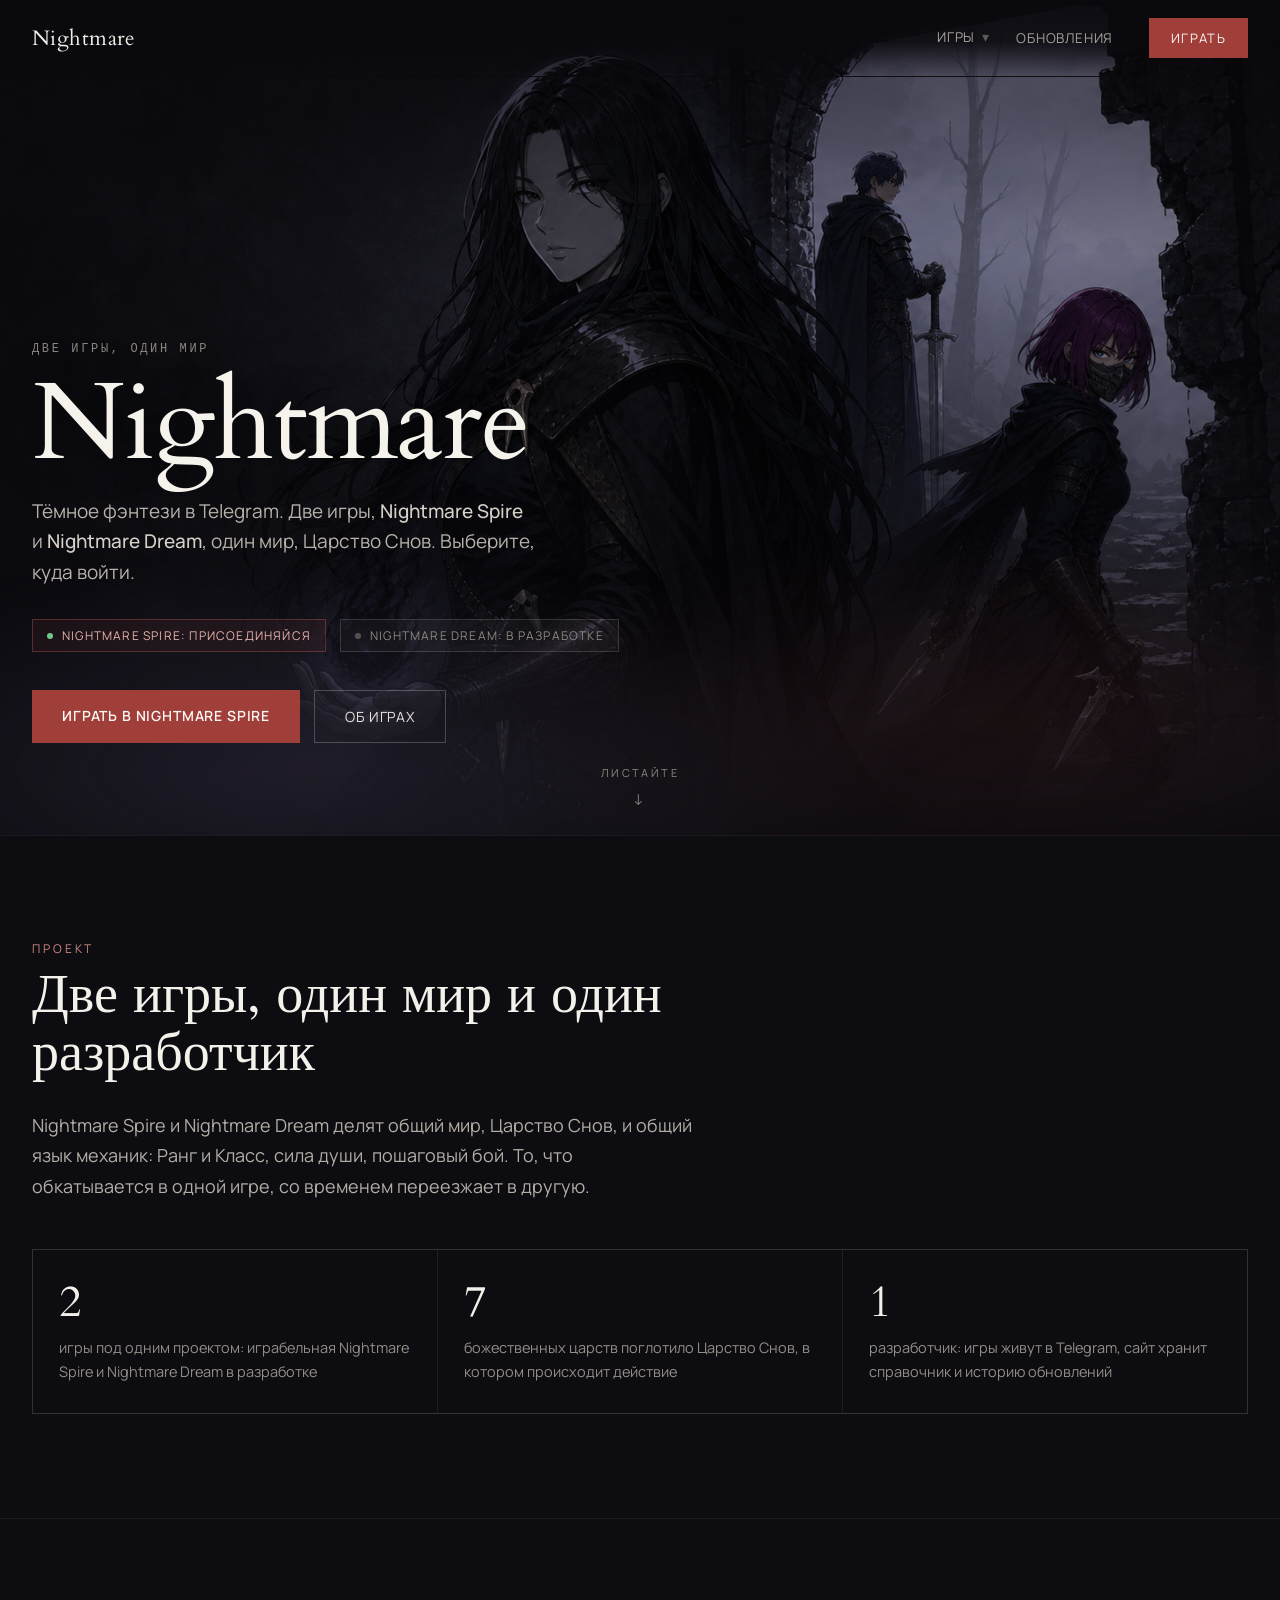
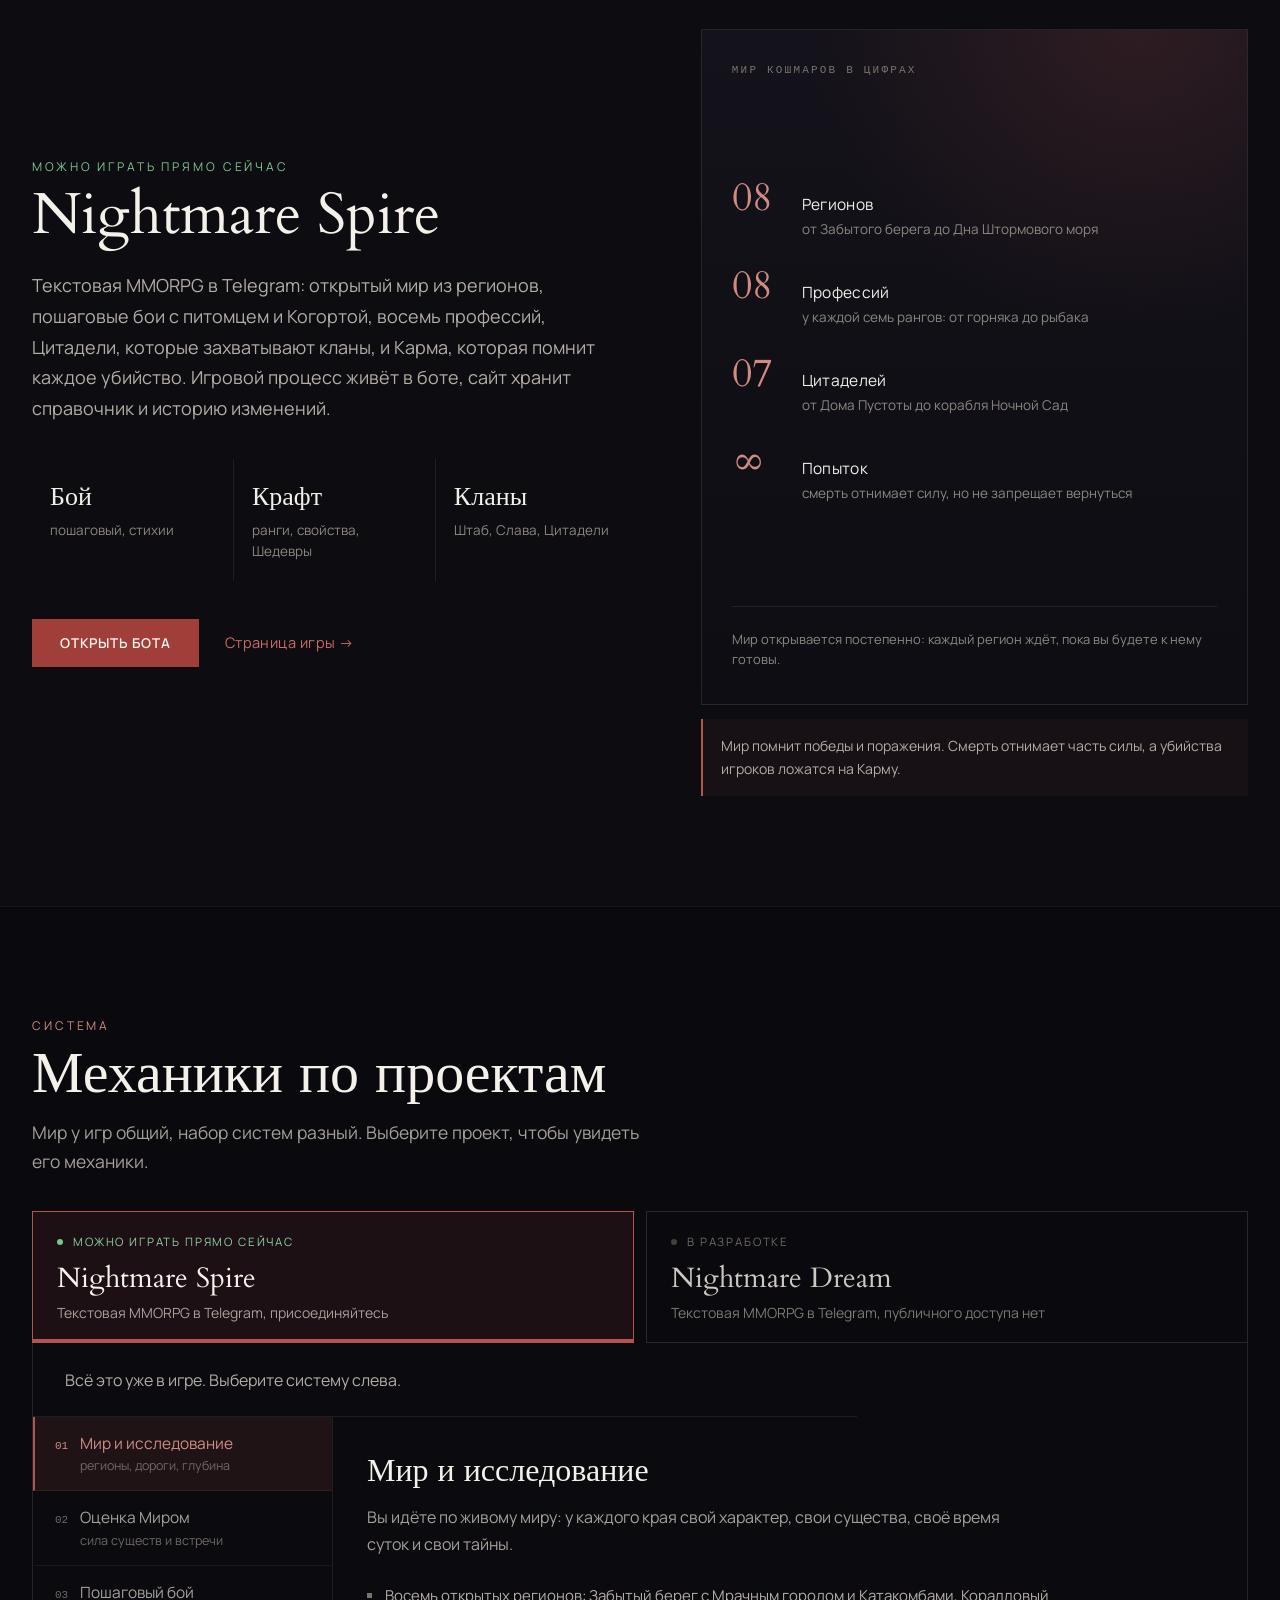
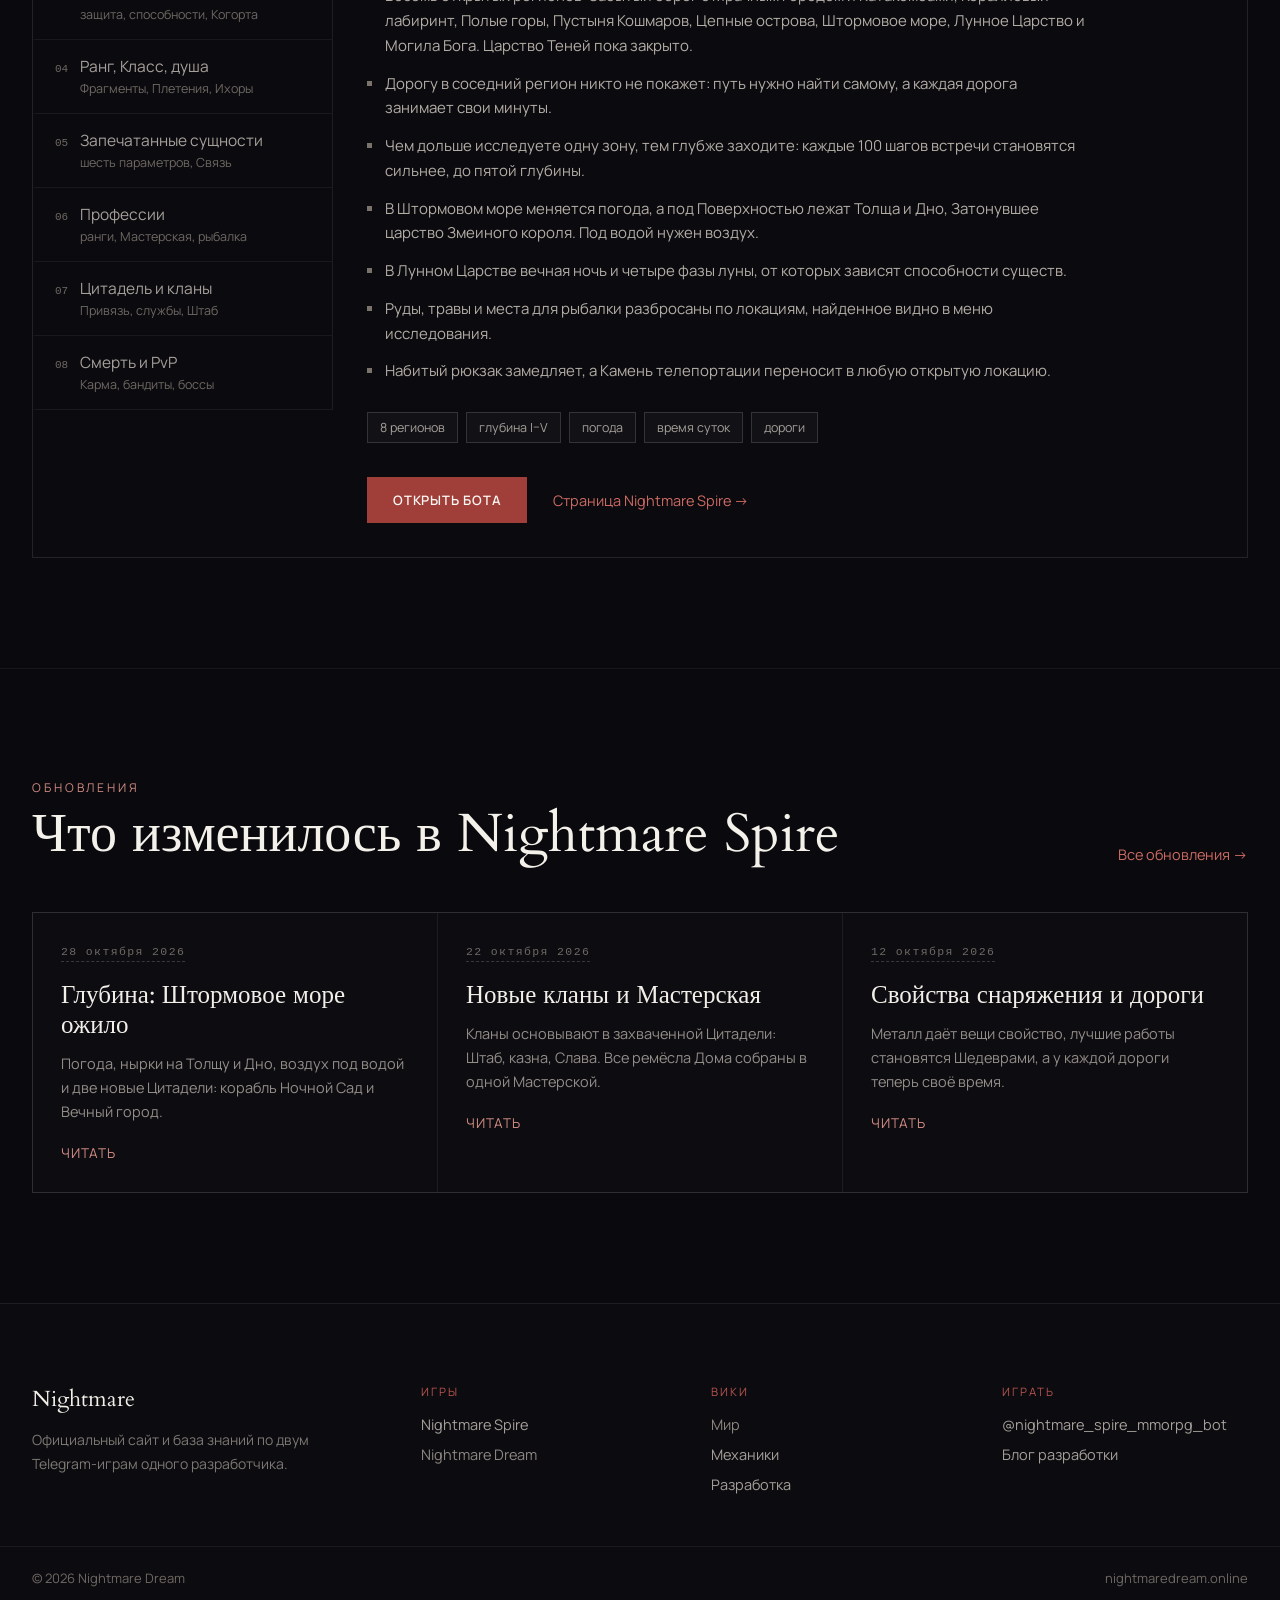
==== commit 464c7c85: "Обновить сайт под Пробуждение и обновления октября Главная и страница Nightmare Spire описывают теку" ====
--- a/index.html
+++ b/index.html
@@ -4,7 +4,7 @@
 <meta charset="utf-8">
 <meta name="viewport" content="width=device-width, initial-scale=1">
 <title>Nightmare — тёмное фэнтези в Telegram: Nightmare Spire и Nightmare Dream</title>
-<meta name="description" content="Проект двух текстовых тёмно-фэнтезийных RPG в Telegram. Nightmare Spire играбельна: восемь регионов, пошаговый бой, Ранг и Класс души, ремёсла, Гильдия наёмников и кланы.">
+<meta name="description" content="Проект двух текстовых тёмно-фэнтезийных RPG в Telegram. Nightmare Spire играбельна: восемь открытых регионов, глубины Штормового моря, пошаговый бой, Ранг и Класс души, семь Цитаделей, кланы, Карма и восемь профессий.">
 <link rel="canonical" href="https://nightmaredream.online/">
 <meta name="theme-color" content="#0a090d">
 <meta name="color-scheme" content="dark">
@@ -12,7 +12,7 @@
 <meta property="og:site_name" content="Nightmare">
 <meta property="og:locale" content="ru_RU">
 <meta property="og:title" content="Nightmare — тёмное фэнтези в Telegram: Nightmare Spire и Nightmare Dream">
-<meta property="og:description" content="Проект двух текстовых тёмно-фэнтезийных RPG в Telegram. Nightmare Spire играбельна: восемь регионов, пошаговый бой, Ранг и Класс души, ремёсла, Гильдия наёмников и кланы.">
+<meta property="og:description" content="Проект двух текстовых тёмно-фэнтезийных RPG в Telegram. Nightmare Spire играбельна: восемь открытых регионов, глубины Штормового моря, пошаговый бой, Ранг и Класс души, семь Цитаделей, кланы, Карма и восемь профессий.">
 <meta property="og:url" content="https://nightmaredream.online/">
 <meta property="og:image" content="https://nightmaredream.online/assets/img/hero.png">
 <meta name="twitter:card" content="summary_large_image">
@@ -109,7 +109,7 @@
     <div>
       <p style="margin:0 0 10px; font-size:12px; letter-spacing:.24em; text-transform:uppercase; color:#7ec596">МОЖНО ИГРАТЬ ПРЯМО СЕЙЧАС</p>
       <h2 style="margin:0; font-family:Cardo, Georgia, serif; font-weight:400; font-size:clamp(34px,4.6vw,58px); line-height:1.06; color:#f4f1eb">Nightmare Spire</h2>
-      <p style="margin:24px 0 0; font-size:18px; line-height:1.7; color:#b3ada6; text-wrap:pretty">Текстовая RPG в Telegram: исследование, пошаговые бои, ремесленные профессии, Гильдия наёмников, кланы. Игровой процесс живёт в боте, сайт хранит справочник и историю изменений.</p>
+      <p style="margin:24px 0 0; font-size:18px; line-height:1.7; color:#b3ada6; text-wrap:pretty">Текстовая MMORPG в Telegram: открытый мир из регионов, пошаговые бои с питомцем и Когортой, восемь профессий, Цитадели, которые захватывают кланы, и Карма, которая помнит каждое убийство. Игровой процесс живёт в боте, сайт хранит справочник и историю изменений.</p>
       <div style="display:grid; grid-template-columns:repeat(3, 1fr); gap:1px; margin:36px 0 0; background:rgba(255,255,255,.08)">
         <div style="background:#0d0c11; padding:20px 18px">
           <div style="font-family:Cardo, Georgia, serif; font-size:26px; color:#f2efe9">Бой</div>
@@ -117,11 +117,11 @@
         </div>
         <div style="background:#0d0c11; padding:20px 18px">
           <div style="font-family:Cardo, Georgia, serif; font-size:26px; color:#f2efe9">Крафт</div>
-          <div style="margin-top:6px; font-size:13.5px; color:#8d8781; line-height:1.5">профессии, рецепты</div>
+          <div style="margin-top:6px; font-size:13.5px; color:#8d8781; line-height:1.5">ранги, свойства, Шедевры</div>
         </div>
         <div style="background:#0d0c11; padding:20px 18px">
           <div style="font-family:Cardo, Georgia, serif; font-size:26px; color:#f2efe9">Кланы</div>
-          <div style="margin-top:6px; font-size:13.5px; color:#8d8781; line-height:1.5">Гильдия наёмников</div>
+          <div style="margin-top:6px; font-size:13.5px; color:#8d8781; line-height:1.5">Штаб, Слава, Цитадели</div>
         </div>
       </div>
       <div style="display: flex; gap: 26px; align-items: center; margin-top: 38px; flex-wrap: wrap; overflow: visible">
@@ -136,15 +136,15 @@
         <div style="position:relative; display:grid; gap:26px">
           <div style="display:grid; grid-template-columns:auto 1fr; gap:18px; align-items:baseline">
             <span style="font-family:Cardo, Georgia, serif; font-size:40px; line-height:1; color:#d08b83; min-width:52px">08</span>
-            <span><span style="display:block; font-size:15.5px; letter-spacing:.02em; color:#f2efe9">Регионов</span><span style="display:block; margin-top:4px; font-size:13.5px; line-height:1.55; color:#8d8781">от первых шахт до Штормового моря</span></span>
+            <span><span style="display:block; font-size:15.5px; letter-spacing:.02em; color:#f2efe9">Регионов</span><span style="display:block; margin-top:4px; font-size:13.5px; line-height:1.55; color:#8d8781">от Забытого берега до Дна Штормового моря</span></span>
           </div>
           <div style="display:grid; grid-template-columns:auto 1fr; gap:18px; align-items:baseline">
-            <span style="font-family:Cardo, Georgia, serif; font-size:40px; line-height:1; color:#d08b83; min-width:52px">05</span>
-            <span><span style="display:block; font-size:15.5px; letter-spacing:.02em; color:#f2efe9">Профессий</span><span style="display:block; margin-top:4px; font-size:13.5px; line-height:1.55; color:#8d8781">кузница, алхимия, добыча, готовка, чертежи</span></span>
+            <span style="font-family:Cardo, Georgia, serif; font-size:40px; line-height:1; color:#d08b83; min-width:52px">08</span>
+            <span><span style="display:block; font-size:15.5px; letter-spacing:.02em; color:#f2efe9">Профессий</span><span style="display:block; margin-top:4px; font-size:13.5px; line-height:1.55; color:#8d8781">у каждой семь рангов: от горняка до рыбака</span></span>
           </div>
           <div style="display:grid; grid-template-columns:auto 1fr; gap:18px; align-items:baseline">
-            <span style="font-family:Cardo, Georgia, serif; font-size:40px; line-height:1; color:#d08b83; min-width:52px">04</span>
-            <span><span style="display:block; font-size:15.5px; letter-spacing:.02em; color:#f2efe9">Пути развития</span><span style="display:block; margin-top:4px; font-size:13.5px; line-height:1.55; color:#8d8781">путь выбирается один раз и меняет всё</span></span>
+            <span style="font-family:Cardo, Georgia, serif; font-size:40px; line-height:1; color:#d08b83; min-width:52px">07</span>
+            <span><span style="display:block; font-size:15.5px; letter-spacing:.02em; color:#f2efe9">Цитаделей</span><span style="display:block; margin-top:4px; font-size:13.5px; line-height:1.55; color:#8d8781">от Дома Пустоты до корабля Ночной Сад</span></span>
           </div>
           <div style="display:grid; grid-template-columns:auto 1fr; gap:18px; align-items:baseline">
             <span style="font-family:Cardo, Georgia, serif; font-size:40px; line-height:1; color:#d08b83; min-width:52px">∞</span>
@@ -153,7 +153,7 @@
         </div>
         <div style="position:relative; padding-top:22px; border-top:1px solid rgba(255,255,255,.08); font-size:13px; line-height:1.6; color:#8d8781">Мир открывается постепенно: каждый регион ждёт, пока вы будете к нему готовы.</div>
       </div>
-      <div style="margin-top:14px; padding:16px 18px; border-left:2px solid #b5544e; background:rgba(181,84,78,.06); font-size:14px; line-height:1.6; color:#b3ada6">Мир помнит победы и поражения. Смерть отнимает часть силы, а сильные противники не подстраиваются под вас.</div>
+      <div style="margin-top:14px; padding:16px 18px; border-left:2px solid #b5544e; background:rgba(181,84,78,.06); font-size:14px; line-height:1.6; color:#b3ada6">Мир помнит победы и поражения. Смерть отнимает часть силы, а убийства игроков ложатся на Карму.</div>
     </div>
   </div>
   
@@ -194,56 +194,56 @@
             
               <button data-topic="world" data-act="topic" style="display:grid; grid-template-columns:auto 1fr; gap:12px; align-items:baseline; text-align:left; width:100%; padding:16px 20px; cursor:pointer; font-family:inherit; background:transparent; border:none; border-left:2px solid transparent; border-bottom:1px solid rgba(255,255,255,.06); color:#a6a09a; transition:background .25s ease, color .25s ease" class="x11">
                 <span style="font-family:ui-monospace, 'Courier New', monospace; font-size:11px; color:#6f6963">01</span>
-                <span><span style="display:block; font-size:15.5px; line-height:1.3">Мир и исследование</span><span style="display:block; margin-top:4px; font-size:12.5px; color:#6f6963">восемь регионов, переходы</span></span>
+                <span><span style="display:block; font-size:15.5px; line-height:1.3">Мир и исследование</span><span style="display:block; margin-top:4px; font-size:12.5px; color:#6f6963">регионы, дороги, глубина</span></span>
               </button>
             
             
             
               <button data-topic="rating" data-act="topic" style="display:grid; grid-template-columns:auto 1fr; gap:12px; align-items:baseline; text-align:left; width:100%; padding:16px 20px; cursor:pointer; font-family:inherit; background:transparent; border:none; border-left:2px solid transparent; border-bottom:1px solid rgba(255,255,255,.06); color:#a6a09a; transition:background .25s ease, color .25s ease" class="x12">
                 <span style="font-family:ui-monospace, 'Courier New', monospace; font-size:11px; color:#6f6963">02</span>
-                <span><span style="display:block; font-size:15.5px; line-height:1.3">Оценка Миром</span><span style="display:block; margin-top:4px; font-size:12.5px; color:#6f6963">персональная сложность встреч</span></span>
+                <span><span style="display:block; font-size:15.5px; line-height:1.3">Оценка Миром</span><span style="display:block; margin-top:4px; font-size:12.5px; color:#6f6963">сила существ и встречи</span></span>
               </button>
             
             
             
               <button data-topic="combat" data-act="topic" style="display:grid; grid-template-columns:auto 1fr; gap:12px; align-items:baseline; text-align:left; width:100%; padding:16px 20px; cursor:pointer; font-family:inherit; background:transparent; border:none; border-left:2px solid transparent; border-bottom:1px solid rgba(255,255,255,.06); color:#a6a09a; transition:background .25s ease, color .25s ease" class="x13">
                 <span style="font-family:ui-monospace, 'Courier New', monospace; font-size:11px; color:#6f6963">03</span>
-                <span><span style="display:block; font-size:15.5px; line-height:1.3">Пошаговый бой</span><span style="display:block; margin-top:4px; font-size:12.5px; color:#6f6963">единая очередь действий</span></span>
+                <span><span style="display:block; font-size:15.5px; line-height:1.3">Пошаговый бой</span><span style="display:block; margin-top:4px; font-size:12.5px; color:#6f6963">защита, способности, Когорта</span></span>
               </button>
             
             
             
               <button data-topic="growth" data-act="topic" style="display:grid; grid-template-columns:auto 1fr; gap:12px; align-items:baseline; text-align:left; width:100%; padding:16px 20px; cursor:pointer; font-family:inherit; background:transparent; border:none; border-left:2px solid transparent; border-bottom:1px solid rgba(255,255,255,.06); color:#a6a09a; transition:background .25s ease, color .25s ease" class="x14">
                 <span style="font-family:ui-monospace, 'Courier New', monospace; font-size:11px; color:#6f6963">04</span>
-                <span><span style="display:block; font-size:15.5px; line-height:1.3">Ранг, Класс, душа</span><span style="display:block; margin-top:4px; font-size:12.5px; color:#6f6963">Ядра, Осколки, Фрагменты</span></span>
+                <span><span style="display:block; font-size:15.5px; line-height:1.3">Ранг, Класс, душа</span><span style="display:block; margin-top:4px; font-size:12.5px; color:#6f6963">Фрагменты, Плетения, Ихоры</span></span>
               </button>
             
             
             
               <button data-topic="pets" data-act="topic" style="display:grid; grid-template-columns:auto 1fr; gap:12px; align-items:baseline; text-align:left; width:100%; padding:16px 20px; cursor:pointer; font-family:inherit; background:transparent; border:none; border-left:2px solid transparent; border-bottom:1px solid rgba(255,255,255,.06); color:#a6a09a; transition:background .25s ease, color .25s ease" class="x15">
                 <span style="font-family:ui-monospace, 'Courier New', monospace; font-size:11px; color:#6f6963">05</span>
-                <span><span style="display:block; font-size:15.5px; line-height:1.3">Запечатанные сущности</span><span style="display:block; margin-top:4px; font-size:12.5px; color:#6f6963">Печать, Связь, Потенциал</span></span>
+                <span><span style="display:block; font-size:15.5px; line-height:1.3">Запечатанные сущности</span><span style="display:block; margin-top:4px; font-size:12.5px; color:#6f6963">шесть параметров, Связь</span></span>
               </button>
             
             
             
               <button data-topic="crafts" data-act="topic" style="display:grid; grid-template-columns:auto 1fr; gap:12px; align-items:baseline; text-align:left; width:100%; padding:16px 20px; cursor:pointer; font-family:inherit; background:transparent; border:none; border-left:2px solid transparent; border-bottom:1px solid rgba(255,255,255,.06); color:#a6a09a; transition:background .25s ease, color .25s ease" class="x16">
                 <span style="font-family:ui-monospace, 'Courier New', monospace; font-size:11px; color:#6f6963">06</span>
-                <span><span style="display:block; font-size:15.5px; line-height:1.3">Профессии</span><span style="display:block; margin-top:4px; font-size:12.5px; color:#6f6963">от руды до Плетений</span></span>
+                <span><span style="display:block; font-size:15.5px; line-height:1.3">Профессии</span><span style="display:block; margin-top:4px; font-size:12.5px; color:#6f6963">ранги, Мастерская, рыбалка</span></span>
               </button>
             
             
             
               <button data-topic="economy" data-act="topic" style="display:grid; grid-template-columns:auto 1fr; gap:12px; align-items:baseline; text-align:left; width:100%; padding:16px 20px; cursor:pointer; font-family:inherit; background:transparent; border:none; border-left:2px solid transparent; border-bottom:1px solid rgba(255,255,255,.06); color:#a6a09a; transition:background .25s ease, color .25s ease" class="x17">
                 <span style="font-family:ui-monospace, 'Courier New', monospace; font-size:11px; color:#6f6963">07</span>
-                <span><span style="display:block; font-size:15.5px; line-height:1.3">Цитадель и кланы</span><span style="display:block; margin-top:4px; font-size:12.5px; color:#6f6963">торговля, контракты, дом</span></span>
+                <span><span style="display:block; font-size:15.5px; line-height:1.3">Цитадель и кланы</span><span style="display:block; margin-top:4px; font-size:12.5px; color:#6f6963">Привязь, службы, Штаб</span></span>
               </button>
             
             
             
               <button data-topic="risk" data-act="topic" style="display:grid; grid-template-columns:auto 1fr; gap:12px; align-items:baseline; text-align:left; width:100%; padding:16px 20px; cursor:pointer; font-family:inherit; background:transparent; border:none; border-left:2px solid transparent; border-bottom:1px solid rgba(255,255,255,.06); color:#a6a09a; transition:background .25s ease, color .25s ease" class="x18">
                 <span style="font-family:ui-monospace, 'Courier New', monospace; font-size:11px; color:#6f6963">08</span>
-                <span><span style="display:block; font-size:15.5px; line-height:1.3">Смерть и PvP</span><span style="display:block; margin-top:4px; font-size:12.5px; color:#6f6963">Карма, ставки, боссы</span></span>
+                <span><span style="display:block; font-size:15.5px; line-height:1.3">Смерть и PvP</span><span style="display:block; margin-top:4px; font-size:12.5px; color:#6f6963">Карма, бандиты, боссы</span></span>
               </button>
             
             </div>
@@ -251,60 +251,64 @@
         
           <div data-panel="world" style="padding:36px 34px 34px">
             <h3 style="margin:0; font-family:Cardo, Georgia, serif; font-weight:400; font-size:32px; line-height:1.15; color:#f4f1eb; animation:cardIn .45s both">Мир и исследование</h3>
-            <p style="margin:14px 0 26px; max-width:640px; font-size:16px; line-height:1.7; color:#a6a09a; text-wrap:pretty; animation:cardIn .45s 60ms both">Вы идёте по живому миру: у каждого края свой характер, свои существа и свои тайны.</p>
-            <ul style="margin:0; padding:0; list-style:none; display:grid; gap:13px; max-width:720px; animation:cardIn .45s 120ms both">
-              <li style="display:grid; grid-template-columns:auto 1fr; gap:13px; font-size:15px; line-height:1.65; color:#b3ada6"><span style="width:5px; height:5px; margin-top:9px; background:#7a736c"></span><span>Восемь регионов: Царство Теней, Чёрная пустыня, Штормовое море, Коралловый лабиринт, Забытый берег, Цепные острова, Лунное Царство, Полые горы.</span></li>
-              <li style="display:grid; grid-template-columns:auto 1fr; gap:13px; font-size:15px; line-height:1.65; color:#b3ada6"><span style="width:5px; height:5px; margin-top:9px; background:#7a736c"></span><span>Чем дольше изучаете местность, тем больше она открывает: события, ресурсы, редкие встречи.</span></li>
-              <li style="display:grid; grid-template-columns:auto 1fr; gap:13px; font-size:15px; line-height:1.65; color:#b3ada6"><span style="width:5px; height:5px; margin-top:9px; background:#7a736c"></span><span>Дорогу в соседний регион никто не покажет: путь нужно найти самому.</span></li>
-              <li style="display:grid; grid-template-columns:auto 1fr; gap:13px; font-size:15px; line-height:1.65; color:#b3ada6"><span style="width:5px; height:5px; margin-top:9px; background:#7a736c"></span><span>В Царстве Теней бродят отражения существ, убитых в других краях: мир помнит каждую смерть.</span></li>
-              <li style="display:grid; grid-template-columns:auto 1fr; gap:13px; font-size:15px; line-height:1.65; color:#b3ada6"><span style="width:5px; height:5px; margin-top:9px; background:#7a736c"></span><span>У Тени природа исходного существа, но своя добыча.</span></li>
-              <li style="display:grid; grid-template-columns:auto 1fr; gap:13px; font-size:15px; line-height:1.65; color:#b3ada6"><span style="width:5px; height:5px; margin-top:9px; background:#7a736c"></span><span>Набитый рюкзак замедляет: с тяжёлой ношей путь идёт дольше.</span></li>
+            <p style="margin:14px 0 26px; max-width:640px; font-size:16px; line-height:1.7; color:#a6a09a; text-wrap:pretty; animation:cardIn .45s 60ms both">Вы идёте по живому миру: у каждого края свой характер, свои существа, своё время суток и свои тайны.</p>
+            <ul style="margin:0; padding:0; list-style:none; display:grid; gap:13px; max-width:720px; animation:cardIn .45s 120ms both">
+              <li style="display:grid; grid-template-columns:auto 1fr; gap:13px; font-size:15px; line-height:1.65; color:#b3ada6"><span style="width:5px; height:5px; margin-top:9px; background:#7a736c"></span><span>Восемь открытых регионов: Забытый берег с Мрачным городом и Катакомбами, Коралловый лабиринт, Полые горы, Пустыня Кошмаров, Цепные острова, Штормовое море, Лунное Царство и Могила Бога. Царство Теней пока закрыто.</span></li>
+              <li style="display:grid; grid-template-columns:auto 1fr; gap:13px; font-size:15px; line-height:1.65; color:#b3ada6"><span style="width:5px; height:5px; margin-top:9px; background:#7a736c"></span><span>Дорогу в соседний регион никто не покажет: путь нужно найти самому, а каждая дорога занимает свои минуты.</span></li>
+              <li style="display:grid; grid-template-columns:auto 1fr; gap:13px; font-size:15px; line-height:1.65; color:#b3ada6"><span style="width:5px; height:5px; margin-top:9px; background:#7a736c"></span><span>Чем дольше исследуете одну зону, тем глубже заходите: каждые 100 шагов встречи становятся сильнее, до пятой глубины.</span></li>
+              <li style="display:grid; grid-template-columns:auto 1fr; gap:13px; font-size:15px; line-height:1.65; color:#b3ada6"><span style="width:5px; height:5px; margin-top:9px; background:#7a736c"></span><span>В Штормовом море меняется погода, а под Поверхностью лежат Толща и Дно, Затонувшее царство Змеиного короля. Под водой нужен воздух.</span></li>
+              <li style="display:grid; grid-template-columns:auto 1fr; gap:13px; font-size:15px; line-height:1.65; color:#b3ada6"><span style="width:5px; height:5px; margin-top:9px; background:#7a736c"></span><span>В Лунном Царстве вечная ночь и четыре фазы луны, от которых зависят способности существ.</span></li>
+              <li style="display:grid; grid-template-columns:auto 1fr; gap:13px; font-size:15px; line-height:1.65; color:#b3ada6"><span style="width:5px; height:5px; margin-top:9px; background:#7a736c"></span><span>Руды, травы и места для рыбалки разбросаны по локациям, найденное видно в меню исследования.</span></li>
+              <li style="display:grid; grid-template-columns:auto 1fr; gap:13px; font-size:15px; line-height:1.65; color:#b3ada6"><span style="width:5px; height:5px; margin-top:9px; background:#7a736c"></span><span>Набитый рюкзак замедляет, а Камень телепортации переносит в любую открытую локацию.</span></li>
             </ul>
             <div style="display:flex; gap:8px; flex-wrap:wrap; margin-top:28px; animation:cardIn .45s 180ms both">
               <span style="padding:6px 12px; border:1px solid rgba(255,255,255,.14); background:rgba(255,255,255,.03); font-size:12.5px; color:#a6a09a">8 регионов</span>
-              <span style="padding:6px 12px; border:1px solid rgba(255,255,255,.14); background:rgba(255,255,255,.03); font-size:12.5px; color:#a6a09a">переходы</span>
+              <span style="padding:6px 12px; border:1px solid rgba(255,255,255,.14); background:rgba(255,255,255,.03); font-size:12.5px; color:#a6a09a">глубина I–V</span>
+              <span style="padding:6px 12px; border:1px solid rgba(255,255,255,.14); background:rgba(255,255,255,.03); font-size:12.5px; color:#a6a09a">погода</span>
               <span style="padding:6px 12px; border:1px solid rgba(255,255,255,.14); background:rgba(255,255,255,.03); font-size:12.5px; color:#a6a09a">время суток</span>
-              <span style="padding:6px 12px; border:1px solid rgba(255,255,255,.14); background:rgba(255,255,255,.03); font-size:12.5px; color:#a6a09a">теневые отпечатки</span>
+              <span style="padding:6px 12px; border:1px solid rgba(255,255,255,.14); background:rgba(255,255,255,.03); font-size:12.5px; color:#a6a09a">дороги</span>
             </div>
           </div>
         
         
           <div data-panel="rating" hidden style="padding:36px 34px 34px">
-            <h3 style="margin:0; font-family:Cardo, Georgia, serif; font-weight:400; font-size:32px; line-height:1.15; color:#f4f1eb; animation:cardIn .45s both">Оценка Миром и встречи</h3>
+            <h3 style="margin:0; font-family:Cardo, Georgia, serif; font-weight:400; font-size:32px; line-height:1.15; color:#f4f1eb; animation:cardIn .45s both">Оценка Миром и сила существ</h3>
             <p style="margin:14px 0 26px; max-width:640px; font-size:16px; line-height:1.7; color:#a6a09a; text-wrap:pretty; animation:cardIn .45s 60ms both">Мир следит за вашими боями и решает, кого выпустить навстречу.</p>
             <ul style="margin:0; padding:0; list-style:none; display:grid; gap:13px; max-width:720px; animation:cardIn .45s 120ms both">
-              <li style="display:grid; grid-template-columns:auto 1fr; gap:13px; font-size:15px; line-height:1.65; color:#b3ada6"><span style="width:5px; height:5px; margin-top:9px; background:#7a736c"></span><span>Существа не подстраиваются под вас: у каждого свои силы, слабости, Ранг и Класс.</span></li>
+              <li style="display:grid; grid-template-columns:auto 1fr; gap:13px; font-size:15px; line-height:1.65; color:#b3ada6"><span style="width:5px; height:5px; margin-top:9px; background:#7a736c"></span><span>Существа не подстраиваются под вас: у каждого свои шесть параметров, стихия, Ранг и Класс.</span></li>
               <li style="display:grid; grid-template-columns:auto 1fr; gap:13px; font-size:15px; line-height:1.65; color:#b3ada6"><span style="width:5px; height:5px; margin-top:9px; background:#7a736c"></span><span>Меняется не противник, а то, кого и сколько мир решит на вас выпустить.</span></li>
-              <li style="display:grid; grid-template-columns:auto 1fr; gap:13px; font-size:15px; line-height:1.65; color:#b3ada6"><span style="width:5px; height:5px; margin-top:9px; background:#7a736c"></span><span>Первая сотня честных одиночных боёв, и мир составляет о вас мнение.</span></li>
-              <li style="display:grid; grid-template-columns:auto 1fr; gap:13px; font-size:15px; line-height:1.65; color:#b3ada6"><span style="width:5px; height:5px; margin-top:9px; background:#7a736c"></span><span>Уверенные победы усиливают давление, череда смертей даёт передышку.</span></li>
-              <li style="display:grid; grid-template-columns:auto 1fr; gap:13px; font-size:15px; line-height:1.65; color:#b3ada6"><span style="width:5px; height:5px; margin-top:9px; background:#7a736c"></span><span>Навстречу выходит от одного до трёх врагов: одинокий охотник, стая, охотничья группа или смешанный отряд.</span></li>
-              <li style="display:grid; grid-template-columns:auto 1fr; gap:13px; font-size:15px; line-height:1.65; color:#b3ada6"><span style="width:5px; height:5px; margin-top:9px; background:#7a736c"></span><span>Перед боем вы читаете сцену, а не таблицу цифр, и сами решаете, вступать ли в схватку.</span></li>
+              <li style="display:grid; grid-template-columns:auto 1fr; gap:13px; font-size:15px; line-height:1.65; color:#b3ada6"><span style="width:5px; height:5px; margin-top:9px; background:#7a736c"></span><span>Новичков мир щадит: на первом ранге существа ослаблены и набирают силу постепенно, а смерть откатывает их развитие.</span></li>
+              <li style="display:grid; grid-template-columns:auto 1fr; gap:13px; font-size:15px; line-height:1.65; color:#b3ada6"><span style="width:5px; height:5px; margin-top:9px; background:#7a736c"></span><span>Противник вашего ранга и класса опасен без снаряжения, существо более высокого класса даёт тяжёлый бой. Враг выше рангом помечен ⚠️.</span></li>
+              <li style="display:grid; grid-template-columns:auto 1fr; gap:13px; font-size:15px; line-height:1.65; color:#b3ada6"><span style="width:5px; height:5px; margin-top:9px; background:#7a736c"></span><span>Навстречу выходят одиночки, стаи и смешанные отряды, а мини-боссы и призывные боссы стали боем для Когорты.</span></li>
+              <li style="display:grid; grid-template-columns:auto 1fr; gap:13px; font-size:15px; line-height:1.65; color:#b3ada6"><span style="width:5px; height:5px; margin-top:9px; background:#7a736c"></span><span>«Изучить противника» показывает его силу и возможную добычу. Чем выше ваше Восприятие, тем больше вы увидите.</span></li>
             </ul>
             <div style="display:flex; gap:8px; flex-wrap:wrap; margin-top:28px; animation:cardIn .45s 180ms both">
               <span style="padding:6px 12px; border:1px solid rgba(255,255,255,.14); background:rgba(255,255,255,.03); font-size:12.5px; color:#a6a09a">давление мира</span>
-              <span style="padding:6px 12px; border:1px solid rgba(255,255,255,.14); background:rgba(255,255,255,.03); font-size:12.5px; color:#a6a09a">кто выйдет навстречу</span>
-              <span style="padding:6px 12px; border:1px solid rgba(255,255,255,.14); background:rgba(255,255,255,.03); font-size:12.5px; color:#a6a09a">1–3 противника</span>
+              <span style="padding:6px 12px; border:1px solid rgba(255,255,255,.14); background:rgba(255,255,255,.03); font-size:12.5px; color:#a6a09a">Восприятие</span>
+              <span style="padding:6px 12px; border:1px solid rgba(255,255,255,.14); background:rgba(255,255,255,.03); font-size:12.5px; color:#a6a09a">стаи</span>
+              <span style="padding:6px 12px; border:1px solid rgba(255,255,255,.14); background:rgba(255,255,255,.03); font-size:12.5px; color:#a6a09a">мини-боссы</span>
             </div>
           </div>
         
         
           <div data-panel="combat" hidden style="padding:36px 34px 34px">
             <h3 style="margin:0; font-family:Cardo, Georgia, serif; font-weight:400; font-size:32px; line-height:1.15; color:#f4f1eb; animation:cardIn .45s both">Пошаговый бой</h3>
-            <p style="margin:14px 0 26px; max-width:640px; font-size:16px; line-height:1.7; color:#a6a09a; text-wrap:pretty; animation:cardIn .45s 60ms both">Бой идёт ход за ходом: вы, ваш питомец и ваши враги в одном сражении.</p>
-            <ul style="margin:0; padding:0; list-style:none; display:grid; gap:13px; max-width:720px; animation:cardIn .45s 120ms both">
-              <li style="display:grid; grid-template-columns:auto 1fr; gap:13px; font-size:15px; line-height:1.65; color:#b3ada6"><span style="width:5px; height:5px; margin-top:9px; background:#7a736c"></span><span>Кто ударит первым, решают боевые характеристики.</span></li>
-              <li style="display:grid; grid-template-columns:auto 1fr; gap:13px; font-size:15px; line-height:1.65; color:#b3ada6"><span style="width:5px; height:5px; margin-top:9px; background:#7a736c"></span><span>Удар может пройти, уйти в пустоту, стать критическим или смертельным.</span></li>
-              <li style="display:grid; grid-template-columns:auto 1fr; gap:13px; font-size:15px; line-height:1.65; color:#b3ada6"><span style="width:5px; height:5px; margin-top:9px; background:#7a736c"></span><span>Яды, кровотечение и ослабления работают раунд за раундом, а сильные приёмы бьют по нескольким целям.</span></li>
-              <li style="display:grid; grid-template-columns:auto 1fr; gap:13px; font-size:15px; line-height:1.65; color:#b3ada6"><span style="width:5px; height:5px; margin-top:9px; background:#7a736c"></span><span>Питомец и призванные союзники сражаются рядом, в той же очереди.</span></li>
-              <li style="display:grid; grid-template-columns:auto 1fr; gap:13px; font-size:15px; line-height:1.65; color:#b3ada6"><span style="width:5px; height:5px; margin-top:9px; background:#7a736c"></span><span>В открытый бой в регионе может вмешаться другой игрок, и на вашей стороне, и против вас.</span></li>
-              <li style="display:grid; grid-template-columns:auto 1fr; gap:13px; font-size:15px; line-height:1.65; color:#b3ada6"><span style="width:5px; height:5px; margin-top:9px; background:#7a736c"></span><span>Добыча уходит тому, кто добил.</span></li>
-              <li style="display:grid; grid-template-columns:auto 1fr; gap:13px; font-size:15px; line-height:1.65; color:#b3ada6"><span style="width:5px; height:5px; margin-top:9px; background:#7a736c"></span><span>Существо выше вас по Рангу давит одной своей силой, слабое, наоборот, ломается о вашу.</span></li>
+            <p style="margin:14px 0 26px; max-width:640px; font-size:16px; line-height:1.7; color:#a6a09a; text-wrap:pretty; animation:cardIn .45s 60ms both">Бой идёт ход за ходом: вы, ваш питомец, товарищи и враги в одном сражении.</p>
+            <ul style="margin:0; padding:0; list-style:none; display:grid; gap:13px; max-width:720px; animation:cardIn .45s 120ms both">
+              <li style="display:grid; grid-template-columns:auto 1fr; gap:13px; font-size:15px; line-height:1.65; color:#b3ada6"><span style="width:5px; height:5px; margin-top:9px; background:#7a736c"></span><span>Атака, Защита, Способности, Предметы и отдельное действие для пилюль.</span></li>
+              <li style="display:grid; grid-template-columns:auto 1fr; gap:13px; font-size:15px; line-height:1.65; color:#b3ada6"><span style="width:5px; height:5px; margin-top:9px; background:#7a736c"></span><span>Атака с природой делится на физическую и стихийную часть, а у существ есть защиты от стихий.</span></li>
+              <li style="display:grid; grid-template-columns:auto 1fr; gap:13px; font-size:15px; line-height:1.65; color:#b3ada6"><span style="width:5px; height:5px; margin-top:9px; background:#7a736c"></span><span>Удары тратят Выносливость, способности тратят Сущность. Устав, и вы, и существа берут передышку.</span></li>
+              <li style="display:grid; grid-template-columns:auto 1fr; gap:13px; font-size:15px; line-height:1.65; color:#b3ada6"><span style="width:5px; height:5px; margin-top:9px; background:#7a736c"></span><span>Яды, кровотечение и ослабления видны под здоровьем бойцов вместе с оставшимися раундами.</span></li>
+              <li style="display:grid; grid-template-columns:auto 1fr; gap:13px; font-size:15px; line-height:1.65; color:#b3ada6"><span style="width:5px; height:5px; margin-top:9px; background:#7a736c"></span><span>Свойства снаряжения и Пробитие оружия решают, насколько хорошо вы бьёте существ своего и чужого ранга.</span></li>
+              <li style="display:grid; grid-template-columns:auto 1fr; gap:13px; font-size:15px; line-height:1.65; color:#b3ada6"><span style="width:5px; height:5px; margin-top:9px; background:#7a736c"></span><span>Кнопка «Собрать отряд» зовёт Когорту, а добычу лидер делит по правилу: добивший, по очереди или броски.</span></li>
+              <li style="display:grid; grid-template-columns:auto 1fr; gap:13px; font-size:15px; line-height:1.65; color:#b3ada6"><span style="width:5px; height:5px; margin-top:9px; background:#7a736c"></span><span>Побег не гарантирован: шанс зависит от вашей Ловкости и Ловкости самого быстрого противника.</span></li>
             </ul>
             <div style="display:flex; gap:8px; flex-wrap:wrap; margin-top:28px; animation:cardIn .45s 180ms both">
               <span style="padding:6px 12px; border:1px solid rgba(255,255,255,.14); background:rgba(255,255,255,.03); font-size:12.5px; color:#a6a09a">ход за ходом</span>
-              <span style="padding:6px 12px; border:1px solid rgba(255,255,255,.14); background:rgba(255,255,255,.03); font-size:12.5px; color:#a6a09a">крит и смертельный</span>
-              <span style="padding:6px 12px; border:1px solid rgba(255,255,255,.14); background:rgba(255,255,255,.03); font-size:12.5px; color:#a6a09a">сила Ранга</span>
-              <span style="padding:6px 12px; border:1px solid rgba(255,255,255,.14); background:rgba(255,255,255,.03); font-size:12.5px; color:#a6a09a">вмешательство</span>
+              <span style="padding:6px 12px; border:1px solid rgba(255,255,255,.14); background:rgba(255,255,255,.03); font-size:12.5px; color:#a6a09a">стихии</span>
+              <span style="padding:6px 12px; border:1px solid rgba(255,255,255,.14); background:rgba(255,255,255,.03); font-size:12.5px; color:#a6a09a">Защита</span>
+              <span style="padding:6px 12px; border:1px solid rgba(255,255,255,.14); background:rgba(255,255,255,.03); font-size:12.5px; color:#a6a09a">Когорта</span>
+              <span style="padding:6px 12px; border:1px solid rgba(255,255,255,.14); background:rgba(255,255,255,.03); font-size:12.5px; color:#a6a09a">дележ добычи</span>
             </div>
           </div>
         
@@ -314,18 +318,19 @@
             <p style="margin:14px 0 26px; max-width:640px; font-size:16px; line-height:1.7; color:#a6a09a; text-wrap:pretty; animation:cardIn .45s 60ms both">Никаких уровней. Растёт качество вашей души.</p>
             <ul style="margin:0; padding:0; list-style:none; display:grid; gap:13px; max-width:720px; animation:cardIn .45s 120ms both">
               <li style="display:grid; grid-template-columns:auto 1fr; gap:13px; font-size:15px; line-height:1.65; color:#b3ada6"><span style="width:5px; height:5px; margin-top:9px; background:#7a736c"></span><span>Семь Рангов, это качество Ядра души и уровень самого вашего существования.</span></li>
-              <li style="display:grid; grid-template-columns:auto 1fr; gap:13px; font-size:15px; line-height:1.65; color:#b3ada6"><span style="width:5px; height:5px; margin-top:9px; background:#7a736c"></span><span>Семь Классов, это то, сколько Ядер души у вас есть.</span></li>
-              <li style="display:grid; grid-template-columns:auto 1fr; gap:13px; font-size:15px; line-height:1.65; color:#b3ada6"><span style="width:5px; height:5px; margin-top:9px; background:#7a736c"></span><span>С убитого существа остаётся Осколок души.</span></li>
-              <li style="display:grid; grid-template-columns:auto 1fr; gap:13px; font-size:15px; line-height:1.65; color:#b3ada6"><span style="width:5px; height:5px; margin-top:9px; background:#7a736c"></span><span>Поглотили Осколок, получили Фрагмент, стали сильнее.</span></li>
-              <li style="display:grid; grid-template-columns:auto 1fr; gap:13px; font-size:15px; line-height:1.65; color:#b3ada6"><span style="width:5px; height:5px; margin-top:9px; background:#7a736c"></span><span>Чтобы шагнуть на новый Ранг, нужно развить Ядро, пройти пробуждение и добыть ресурсы своего этапа.</span></li>
+              <li style="display:grid; grid-template-columns:auto 1fr; gap:13px; font-size:15px; line-height:1.65; color:#b3ada6"><span style="width:5px; height:5px; margin-top:9px; background:#7a736c"></span><span>Семь Классов, это то, сколько Ядер души у вас есть. Каждое ядро поднимает предел Фрагментов на 1000.</span></li>
+              <li style="display:grid; grid-template-columns:auto 1fr; gap:13px; font-size:15px; line-height:1.65; color:#b3ada6"><span style="width:5px; height:5px; margin-top:9px; background:#7a736c"></span><span>С убитого существа остаётся Осколок души. Поглотили Осколок, получили Фрагмент, стали сильнее.</span></li>
+              <li style="display:grid; grid-template-columns:auto 1fr; gap:13px; font-size:15px; line-height:1.65; color:#b3ada6"><span style="width:5px; height:5px; margin-top:9px; background:#7a736c"></span><span>Семь Плетений души, от Плоти до Крови, растут за Фрагменты. Каждые 10 уровней открывают веху с выбором из трёх вариантов.</span></li>
+              <li style="display:grid; grid-template-columns:auto 1fr; gap:13px; font-size:15px; line-height:1.65; color:#b3ada6"><span style="width:5px; height:5px; margin-top:9px; background:#7a736c"></span><span>Плетение можно насытить Ихором, а первый собравший полный набор Ихора Бога или Демона станет его наследником.</span></li>
+              <li style="display:grid; grid-template-columns:auto 1fr; gap:13px; font-size:15px; line-height:1.65; color:#b3ada6"><span style="width:5px; height:5px; margin-top:9px; background:#7a736c"></span><span>В Море души привязываются предметы, которые не потеряются при смерти.</span></li>
               <li style="display:grid; grid-template-columns:auto 1fr; gap:13px; font-size:15px; line-height:1.65; color:#b3ada6"><span style="width:5px; height:5px; margin-top:9px; background:#7a736c"></span><span>Атрибуты, это личные особенности героя: одни помогают в бою, другие при производстве.</span></li>
             </ul>
             <div style="display:flex; gap:8px; flex-wrap:wrap; margin-top:28px; animation:cardIn .45s 180ms both">
               <span style="padding:6px 12px; border:1px solid rgba(255,255,255,.14); background:rgba(255,255,255,.03); font-size:12.5px; color:#a6a09a">7 Рангов</span>
               <span style="padding:6px 12px; border:1px solid rgba(255,255,255,.14); background:rgba(255,255,255,.03); font-size:12.5px; color:#a6a09a">7 Классов</span>
-              <span style="padding:6px 12px; border:1px solid rgba(255,255,255,.14); background:rgba(255,255,255,.03); font-size:12.5px; color:#a6a09a">Осколки</span>
-              <span style="padding:6px 12px; border:1px solid rgba(255,255,255,.14); background:rgba(255,255,255,.03); font-size:12.5px; color:#a6a09a">Фрагменты</span>
-              <span style="padding:6px 12px; border:1px solid rgba(255,255,255,.14); background:rgba(255,255,255,.03); font-size:12.5px; color:#a6a09a">Атрибуты</span>
+              <span style="padding:6px 12px; border:1px solid rgba(255,255,255,.14); background:rgba(255,255,255,.03); font-size:12.5px; color:#a6a09a">Плетения</span>
+              <span style="padding:6px 12px; border:1px solid rgba(255,255,255,.14); background:rgba(255,255,255,.03); font-size:12.5px; color:#a6a09a">вехи</span>
+              <span style="padding:6px 12px; border:1px solid rgba(255,255,255,.14); background:rgba(255,255,255,.03); font-size:12.5px; color:#a6a09a">Ихоры</span>
             </div>
           </div>
         
@@ -334,89 +339,87 @@
             <h3 style="margin:0; font-family:Cardo, Georgia, serif; font-weight:400; font-size:32px; line-height:1.15; color:#f4f1eb; animation:cardIn .45s both">Запечатанные сущности</h3>
             <p style="margin:14px 0 26px; max-width:640px; font-size:16px; line-height:1.7; color:#a6a09a; text-wrap:pretty; animation:cardIn .45s 60ms both">В Печати живёт кошмарное существо, которое растёт вместе с вами и сражается по своей воле.</p>
             <ul style="margin:0; padding:0; list-style:none; display:grid; gap:13px; max-width:720px; animation:cardIn .45s 120ms both">
-              <li style="display:grid; grid-template-columns:auto 1fr; gap:13px; font-size:15px; line-height:1.65; color:#b3ada6"><span style="width:5px; height:5px; margin-top:9px; background:#7a736c"></span><span>Призыв стоит одного хода, и дальше питомец действует сам.</span></li>
-              <li style="display:grid; grid-template-columns:auto 1fr; gap:13px; font-size:15px; line-height:1.65; color:#b3ada6"><span style="width:5px; height:5px; margin-top:9px; background:#7a736c"></span><span>Связь крепнет в совместных боях: семь ступеней, а на четвёртой вы выбираете, кем существо станет.</span></li>
-              <li style="display:grid; grid-template-columns:auto 1fr; gap:13px; font-size:15px; line-height:1.65; color:#b3ada6"><span style="width:5px; height:5px; margin-top:9px; background:#7a736c"></span><span>У каждого свои склонности к силе, ловкости и живучести, поэтому даже два одинаковых питомца вырастают разными.</span></li>
-              <li style="display:grid; grid-template-columns:auto 1fr; gap:13px; font-size:15px; line-height:1.65; color:#b3ada6"><span style="width:5px; height:5px; margin-top:9px; background:#7a736c"></span><span>Питомец крепнет, поглощая существ своей природы, но выше вашего Ранга не поднимется.</span></li>
-              <li style="display:grid; grid-template-columns:auto 1fr; gap:13px; font-size:15px; line-height:1.65; color:#b3ada6"><span style="width:5px; height:5px; margin-top:9px; background:#7a736c"></span><span>Погиб в бою, значит до конца боя его не вернуть. Печать цела, но существо истощено, и его нужно накормить.</span></li>
-              <li style="display:grid; grid-template-columns:auto 1fr; gap:13px; font-size:15px; line-height:1.65; color:#b3ada6"><span style="width:5px; height:5px; margin-top:9px; background:#7a736c"></span><span>Потенциал, это вложенное в питомца время: он ускоряет рост и укрепление Связи.</span></li>
-              <li style="display:grid; grid-template-columns:auto 1fr; gap:13px; font-size:15px; line-height:1.65; color:#b3ada6"><span style="width:5px; height:5px; margin-top:9px; background:#7a736c"></span><span>У каждого вида свои приёмы: Заркат, например, поднимает проклятые души.</span></li>
-              <li style="display:grid; grid-template-columns:auto 1fr; gap:13px; font-size:15px; line-height:1.65; color:#b3ada6"><span style="width:5px; height:5px; margin-top:9px; background:#7a736c"></span><span>Питомец сам выбирает, что делать в бою, и делает это осмысленно.</span></li>
-            </ul>
-            <div style="display:flex; gap:8px; flex-wrap:wrap; margin-top:28px; animation:cardIn .45s 180ms both">
-              <span style="padding:6px 12px; border:1px solid rgba(255,255,255,.14); background:rgba(255,255,255,.03); font-size:12.5px; color:#a6a09a">Печать</span>
+              <li style="display:grid; grid-template-columns:auto 1fr; gap:13px; font-size:15px; line-height:1.65; color:#b3ada6"><span style="width:5px; height:5px; margin-top:9px; background:#7a736c"></span><span>Первого спутника вы выбираете сами: Мурр, Нуар, Заркат, Нубер или Зерот.</span></li>
+              <li style="display:grid; grid-template-columns:auto 1fr; gap:13px; font-size:15px; line-height:1.65; color:#b3ada6"><span style="width:5px; height:5px; margin-top:9px; background:#7a736c"></span><span>У питомца шесть параметров, как у вас, и свои склонности, поэтому два одинаковых питомца вырастают разными.</span></li>
+              <li style="display:grid; grid-template-columns:auto 1fr; gap:13px; font-size:15px; line-height:1.65; color:#b3ada6"><span style="width:5px; height:5px; margin-top:9px; background:#7a736c"></span><span>Предел роста зависит от класса: 1000 у Зверя и до 7000 у Титана, но не выше класса хозяина.</span></li>
+              <li style="display:grid; grid-template-columns:auto 1fr; gap:13px; font-size:15px; line-height:1.65; color:#b3ada6"><span style="width:5px; height:5px; margin-top:9px; background:#7a736c"></span><span>Связь крепнет в совместных боях: семь ступеней и ветки способностей.</span></li>
+              <li style="display:grid; grid-template-columns:auto 1fr; gap:13px; font-size:15px; line-height:1.65; color:#b3ada6"><span style="width:5px; height:5px; margin-top:9px; background:#7a736c"></span><span>Питомца можно призывать и кормить автоматически, а Катализаторы природы ускоряют его рост.</span></li>
+              <li style="display:grid; grid-template-columns:auto 1fr; gap:13px; font-size:15px; line-height:1.65; color:#b3ada6"><span style="width:5px; height:5px; margin-top:9px; background:#7a736c"></span><span>Погиб в бою, значит до конца боя его не вернуть, а голодный питомец истощается.</span></li>
+              <li style="display:grid; grid-template-columns:auto 1fr; gap:13px; font-size:15px; line-height:1.65; color:#b3ada6"><span style="width:5px; height:5px; margin-top:9px; background:#7a736c"></span><span>У каждого вида свои приёмы: Заркат поднимает проклятые души, Нубер жжёт, Мурр охотится ночью.</span></li>
+            </ul>
+            <div style="display:flex; gap:8px; flex-wrap:wrap; margin-top:28px; animation:cardIn .45s 180ms both">
+              <span style="padding:6px 12px; border:1px solid rgba(255,255,255,.14); background:rgba(255,255,255,.03); font-size:12.5px; color:#a6a09a">6 параметров</span>
               <span style="padding:6px 12px; border:1px solid rgba(255,255,255,.14); background:rgba(255,255,255,.03); font-size:12.5px; color:#a6a09a">Связь ×7</span>
-              <span style="padding:6px 12px; border:1px solid rgba(255,255,255,.14); background:rgba(255,255,255,.03); font-size:12.5px; color:#a6a09a">склонности</span>
+              <span style="padding:6px 12px; border:1px solid rgba(255,255,255,.14); background:rgba(255,255,255,.03); font-size:12.5px; color:#a6a09a">предел класса</span>
+              <span style="padding:6px 12px; border:1px solid rgba(255,255,255,.14); background:rgba(255,255,255,.03); font-size:12.5px; color:#a6a09a">авто-кормление</span>
               <span style="padding:6px 12px; border:1px solid rgba(255,255,255,.14); background:rgba(255,255,255,.03); font-size:12.5px; color:#a6a09a">Потенциал</span>
-              <span style="padding:6px 12px; border:1px solid rgba(255,255,255,.14); background:rgba(255,255,255,.03); font-size:12.5px; color:#a6a09a">Истощение</span>
             </div>
           </div>
         
         
           <div data-panel="crafts" hidden style="padding:36px 34px 34px">
             <h3 style="margin:0; font-family:Cardo, Georgia, serif; font-weight:400; font-size:32px; line-height:1.15; color:#f4f1eb; animation:cardIn .45s both">Профессии и производство</h3>
-            <p style="margin:14px 0 26px; max-width:640px; font-size:16px; line-height:1.7; color:#a6a09a; text-wrap:pretty; animation:cardIn .45s 60ms both">Пять ремёсел, в каждом своя школа и свои риски.</p>
-            <ul style="margin:0; padding:0; list-style:none; display:grid; gap:13px; max-width:720px; animation:cardIn .45s 120ms both">
-              <li style="display:grid; grid-template-columns:auto 1fr; gap:13px; font-size:15px; line-height:1.65; color:#b3ada6"><span style="width:5px; height:5px; margin-top:9px; background:#7a736c"></span><span>Горняк уходит в Шахту на выбранное время и возвращается с рудой, самоцветами и редкими материалами.</span></li>
-              
-              <li style="display:grid; grid-template-columns:auto 1fr; gap:13px; font-size:15px; line-height:1.65; color:#b3ada6"><span style="width:5px; height:5px; margin-top:9px; background:#7a736c"></span><span>Плавильня превращает руду в слитки, основу производственных профессий.</span></li>
-              <li style="display:grid; grid-template-columns:auto 1fr; gap:13px; font-size:15px; line-height:1.65; color:#b3ada6"><span style="width:5px; height:5px; margin-top:9px; background:#7a736c"></span><span>Кузнец кует оружие, Бронник, броню, и чем лучше вы знаете металл, тем сильнее выходит вещь.</span></li>
-              <li style="display:grid; grid-template-columns:auto 1fr; gap:13px; font-size:15px; line-height:1.65; color:#b3ada6"><span style="width:5px; height:5px; margin-top:9px; background:#7a736c"></span><span>Редкий металл обещает больше, но плохо освоенный уступит хорошо изученному обычному. Чертёж можно изучить, передать или продать.</span></li>
-              <li style="display:grid; grid-template-columns:auto 1fr; gap:13px; font-size:15px; line-height:1.65; color:#b3ada6"><span style="width:5px; height:5px; margin-top:9px; background:#7a736c"></span><span>Ювелир делает гнёзда, вставляет камни, точит их, дробит в пыль и сплавляет по два и по три.</span></li>
-              <li style="display:grid; grid-template-columns:auto 1fr; gap:13px; font-size:15px; line-height:1.65; color:#b3ada6"><span style="width:5px; height:5px; margin-top:9px; background:#7a736c"></span><span>Риск, часть ремесла: неудачная заточка или слияние может забрать и камень, и вещь.</span></li>
-              <li style="display:grid; grid-template-columns:auto 1fr; gap:13px; font-size:15px; line-height:1.65; color:#b3ada6"><span style="width:5px; height:5px; margin-top:9px; background:#7a736c"></span><span>Алхимик варит пилюли, яды и расходники, и качество Ступки видно в результате.</span></li>
-              <li style="display:grid; grid-template-columns:auto 1fr; gap:13px; font-size:15px; line-height:1.65; color:#b3ada6"><span style="width:5px; height:5px; margin-top:9px; background:#7a736c"></span><span>Ткач доводит основы до настоящего снаряжения, вплетая Плетения, а чары ложатся отдельным шагом.</span></li>
-            </ul>
-            <div style="display:flex; gap:8px; flex-wrap:wrap; margin-top:28px; animation:cardIn .45s 180ms both">
-              <span style="padding:6px 12px; border:1px solid rgba(255,255,255,.14); background:rgba(255,255,255,.03); font-size:12.5px; color:#a6a09a">Мастерство металла</span>
-              <span style="padding:6px 12px; border:1px solid rgba(255,255,255,.14); background:rgba(255,255,255,.03); font-size:12.5px; color:#a6a09a">чертежи</span>
-              <span style="padding:6px 12px; border:1px solid rgba(255,255,255,.14); background:rgba(255,255,255,.03); font-size:12.5px; color:#a6a09a">инкрустация</span>
-              <span style="padding:6px 12px; border:1px solid rgba(255,255,255,.14); background:rgba(255,255,255,.03); font-size:12.5px; color:#a6a09a">Плетения</span>
-              <span style="padding:6px 12px; border:1px solid rgba(255,255,255,.14); background:rgba(255,255,255,.03); font-size:12.5px; color:#a6a09a">Ступка</span>
+            <p style="margin:14px 0 26px; max-width:640px; font-size:16px; line-height:1.7; color:#a6a09a; text-wrap:pretty; animation:cardIn .45s 60ms both">Восемь профессий, у каждой семь рангов, своё Испытание и свои риски.</p>
+            <ul style="margin:0; padding:0; list-style:none; display:grid; gap:13px; max-width:720px; animation:cardIn .45s 120ms both">
+              <li style="display:grid; grid-template-columns:auto 1fr; gap:13px; font-size:15px; line-height:1.65; color:#b3ada6"><span style="width:5px; height:5px; margin-top:9px; background:#7a736c"></span><span>Горняк и Травник собирают руду и травы прямо на локациях, а Рыбак ловит рыбу в Коралловом лабиринте.</span></li>
+              <li style="display:grid; grid-template-columns:auto 1fr; gap:13px; font-size:15px; line-height:1.65; color:#b3ada6"><span style="width:5px; height:5px; margin-top:9px; background:#7a736c"></span><span>Кузнец кует оружие, Бронник броню. Основной металл даёт вещи свойство, а Шедевр получает второе свойство и клеймо мастера.</span></li>
+              <li style="display:grid; grid-template-columns:auto 1fr; gap:13px; font-size:15px; line-height:1.65; color:#b3ada6"><span style="width:5px; height:5px; margin-top:9px; background:#7a736c"></span><span>Ткач превращает заготовку в снаряжение, вплетая узоры, от качества Плетения зависят Пробитие и защита.</span></li>
+              <li style="display:grid; grid-template-columns:auto 1fr; gap:13px; font-size:15px; line-height:1.65; color:#b3ada6"><span style="width:5px; height:5px; margin-top:9px; background:#7a736c"></span><span>Ювелир делает гнёзда, вставляет и точит камни, добавляет отделку из материалов регионов.</span></li>
+              <li style="display:grid; grid-template-columns:auto 1fr; gap:13px; font-size:15px; line-height:1.65; color:#b3ada6"><span style="width:5px; height:5px; margin-top:9px; background:#7a736c"></span><span>Алхимик варит пилюли, яды и корм для питомцев, а качество Ступки видно в результате.</span></li>
+              <li style="display:grid; grid-template-columns:auto 1fr; gap:13px; font-size:15px; line-height:1.65; color:#b3ada6"><span style="width:5px; height:5px; margin-top:9px; background:#7a736c"></span><span>Все мастерские собраны в Доме: крафт мгновенный, а материалы берутся и из сумки, и со склада.</span></li>
+              <li style="display:grid; grid-template-columns:auto 1fr; gap:13px; font-size:15px; line-height:1.65; color:#b3ada6"><span style="width:5px; height:5px; margin-top:9px; background:#7a736c"></span><span>Новый ранг профессии открывается Испытанием, а Книга мастера даёт опыт за каждую новую вещь.</span></li>
+              <li style="display:grid; grid-template-columns:auto 1fr; gap:13px; font-size:15px; line-height:1.65; color:#b3ada6"><span style="width:5px; height:5px; margin-top:9px; background:#7a736c"></span><span>Кирка, серп и удочка надеваются в слот «Инструмент» и изнашиваются.</span></li>
+            </ul>
+            <div style="display:flex; gap:8px; flex-wrap:wrap; margin-top:28px; animation:cardIn .45s 180ms both">
+              <span style="padding:6px 12px; border:1px solid rgba(255,255,255,.14); background:rgba(255,255,255,.03); font-size:12.5px; color:#a6a09a">8 профессий</span>
+              <span style="padding:6px 12px; border:1px solid rgba(255,255,255,.14); background:rgba(255,255,255,.03); font-size:12.5px; color:#a6a09a">ранги ×7</span>
+              <span style="padding:6px 12px; border:1px solid rgba(255,255,255,.14); background:rgba(255,255,255,.03); font-size:12.5px; color:#a6a09a">свойства</span>
+              <span style="padding:6px 12px; border:1px solid rgba(255,255,255,.14); background:rgba(255,255,255,.03); font-size:12.5px; color:#a6a09a">Шедевр</span>
+              <span style="padding:6px 12px; border:1px solid rgba(255,255,255,.14); background:rgba(255,255,255,.03); font-size:12.5px; color:#a6a09a">рыбалка</span>
             </div>
           </div>
         
         
           <div data-panel="economy" hidden style="padding:36px 34px 34px">
-            <h3 style="margin:0; font-family:Cardo, Georgia, serif; font-weight:400; font-size:32px; line-height:1.15; color:#f4f1eb; animation:cardIn .45s both">Цитадель, Гильдия и кланы</h3>
+            <h3 style="margin:0; font-family:Cardo, Georgia, serif; font-weight:400; font-size:32px; line-height:1.15; color:#f4f1eb; animation:cardIn .45s both">Цитадели, Гильдия и кланы</h3>
             <p style="margin:14px 0 26px; max-width:640px; font-size:16px; line-height:1.7; color:#a6a09a; text-wrap:pretty; animation:cardIn .45s 60ms both">Между вылазками есть чем заняться: город, торг, поручения, свой дом и клан.</p>
             <ul style="margin:0; padding:0; list-style:none; display:grid; gap:13px; max-width:720px; animation:cardIn .45s 120ms both">
-              <li style="display:grid; grid-template-columns:auto 1fr; gap:13px; font-size:15px; line-height:1.65; color:#b3ada6"><span style="width:5px; height:5px; margin-top:9px; background:#7a736c"></span><span>В Цитадели собрано всё мирное: ремесленный квартал, Шахта, торговцы, рынок, Гильдия и дорога домой.</span></li>
-              <li style="display:grid; grid-template-columns:auto 1fr; gap:13px; font-size:15px; line-height:1.65; color:#b3ada6"><span style="width:5px; height:5px; margin-top:9px; background:#7a736c"></span><span>У Скупщика ассортимент меняется, а Полуночный торговец приходит по своему расписанию.</span></li>
-              <li style="display:grid; grid-template-columns:auto 1fr; gap:13px; font-size:15px; line-height:1.65; color:#b3ada6"><span style="width:5px; height:5px; margin-top:9px; background:#7a736c"></span><span>На рынке игроки выставляют лоты, вещи можно передавать.</span></li>
-              <li style="display:grid; grid-template-columns:auto 1fr; gap:13px; font-size:15px; line-height:1.65; color:#b3ada6"><span style="width:5px; height:5px; margin-top:9px; background:#7a736c"></span><span>Дом растёт до десятой ступени: больше хранилища и мастерские под ваши ремёсла.</span></li>
-              <li style="display:grid; grid-template-columns:auto 1fr; gap:13px; font-size:15px; line-height:1.65; color:#b3ada6"><span style="width:5px; height:5px; margin-top:9px; background:#7a736c"></span><span>В Гильдии наёмников вы поднимаетесь от Железного ранга до Адамантиевого, беря контракты на охоту, поставки и ремесло.</span></li>
-              <li style="display:grid; grid-template-columns:auto 1fr; gap:13px; font-size:15px; line-height:1.65; color:#b3ada6"><span style="width:5px; height:5px; margin-top:9px; background:#7a736c"></span><span>Клан, это казна, склад, задания и постройки, которые дают бонусы всем участникам.</span></li>
-              <li style="display:grid; grid-template-columns:auto 1fr; gap:13px; font-size:15px; line-height:1.65; color:#b3ada6"><span style="width:5px; height:5px; margin-top:9px; background:#7a736c"></span><span>Кланы воюют и берут Цитадели, споря за преимущества в регионах.</span></li>
-            </ul>
-            <div style="display:flex; gap:8px; flex-wrap:wrap; margin-top:28px; animation:cardIn .45s 180ms both">
-              <span style="padding:6px 12px; border:1px solid rgba(255,255,255,.14); background:rgba(255,255,255,.03); font-size:12.5px; color:#a6a09a">Скупщик</span>
-              <span style="padding:6px 12px; border:1px solid rgba(255,255,255,.14); background:rgba(255,255,255,.03); font-size:12.5px; color:#a6a09a">Полуночный торговец</span>
-              <span style="padding:6px 12px; border:1px solid rgba(255,255,255,.14); background:rgba(255,255,255,.03); font-size:12.5px; color:#a6a09a">рынок лотов</span>
-              <span style="padding:6px 12px; border:1px solid rgba(255,255,255,.14); background:rgba(255,255,255,.03); font-size:12.5px; color:#a6a09a">дом ×10</span>
-              <span style="padding:6px 12px; border:1px solid rgba(255,255,255,.14); background:rgba(255,255,255,.03); font-size:12.5px; color:#a6a09a">войны кланов</span>
+              <li style="display:grid; grid-template-columns:auto 1fr; gap:13px; font-size:15px; line-height:1.65; color:#b3ada6"><span style="width:5px; height:5px; margin-top:9px; background:#7a736c"></span><span>Семь Цитаделей: Дом Пустоты, Подводное святилище, Светлый замок, Багровый шпиль, Лунный двор, корабль Ночной Сад и Вечный город на Дне.</span></li>
+              <li style="display:grid; grid-template-columns:auto 1fr; gap:13px; font-size:15px; line-height:1.65; color:#b3ada6"><span style="width:5px; height:5px; margin-top:9px; background:#7a736c"></span><span>Цитадель захватывают одному или отрядом, а правитель развивает её службы: Огонь Отгона, Шлюзы, Маяк, Лунные грядки и другие.</span></li>
+              <li style="display:grid; grid-template-columns:auto 1fr; gap:13px; font-size:15px; line-height:1.65; color:#b3ada6"><span style="width:5px; height:5px; margin-top:9px; background:#7a736c"></span><span>Привязь возвращает к Цитадели, а Монумент телепортации и соглашения связывают Цитадели между собой.</span></li>
+              <li style="display:grid; grid-template-columns:auto 1fr; gap:13px; font-size:15px; line-height:1.65; color:#b3ada6"><span style="width:5px; height:5px; margin-top:9px; background:#7a736c"></span><span>В жилом ярусе можно купить Дом, построить Мастерскую, склад и сад, а потом продать его на Аукционе.</span></li>
+              <li style="display:grid; grid-template-columns:auto 1fr; gap:13px; font-size:15px; line-height:1.65; color:#b3ada6"><span style="width:5px; height:5px; margin-top:9px; background:#7a736c"></span><span>В Гильдии наёмников вы поднимаетесь от Железного ранга до Адамантиевого на боевых и ремесленных контрактах.</span></li>
+              <li style="display:grid; grid-template-columns:auto 1fr; gap:13px; font-size:15px; line-height:1.65; color:#b3ada6"><span style="width:5px; height:5px; margin-top:9px; background:#7a736c"></span><span>Клан основывают в захваченной Цитадели: Штаб, казна, Слава, Советники и до 20 мест.</span></li>
+              <li style="display:grid; grid-template-columns:auto 1fr; gap:13px; font-size:15px; line-height:1.65; color:#b3ada6"><span style="width:5px; height:5px; margin-top:9px; background:#7a736c"></span><span>У каждой Цитадели свой рынок и свой Скупщик, а торговые соглашения открывают лоты в нескольких Цитаделях.</span></li>
+            </ul>
+            <div style="display:flex; gap:8px; flex-wrap:wrap; margin-top:28px; animation:cardIn .45s 180ms both">
+              <span style="padding:6px 12px; border:1px solid rgba(255,255,255,.14); background:rgba(255,255,255,.03); font-size:12.5px; color:#a6a09a">7 Цитаделей</span>
+              <span style="padding:6px 12px; border:1px solid rgba(255,255,255,.14); background:rgba(255,255,255,.03); font-size:12.5px; color:#a6a09a">Привязь</span>
+              <span style="padding:6px 12px; border:1px solid rgba(255,255,255,.14); background:rgba(255,255,255,.03); font-size:12.5px; color:#a6a09a">Дом</span>
+              <span style="padding:6px 12px; border:1px solid rgba(255,255,255,.14); background:rgba(255,255,255,.03); font-size:12.5px; color:#a6a09a">Гильдия</span>
+              <span style="padding:6px 12px; border:1px solid rgba(255,255,255,.14); background:rgba(255,255,255,.03); font-size:12.5px; color:#a6a09a">Штаб клана</span>
             </div>
           </div>
         
         
           <div data-panel="risk" hidden style="padding:36px 34px 34px">
-            <h3 style="margin:0; font-family:Cardo, Georgia, serif; font-weight:400; font-size:32px; line-height:1.15; color:#f4f1eb; animation:cardIn .45s both">Смерть и PvP</h3>
+            <h3 style="margin:0; font-family:Cardo, Georgia, serif; font-weight:400; font-size:32px; line-height:1.15; color:#f4f1eb; animation:cardIn .45s both">Смерть, PvP и Карма</h3>
             <p style="margin:14px 0 26px; max-width:640px; font-size:16px; line-height:1.7; color:#a6a09a; text-wrap:pretty; animation:cardIn .45s 60ms both">Смерть здесь стоит дорого, но не бесповоротно.</p>
             <ul style="margin:0; padding:0; list-style:none; display:grid; gap:13px; max-width:720px; animation:cardIn .45s 120ms both">
-              <li style="display:grid; grid-template-columns:auto 1fr; gap:13px; font-size:15px; line-height:1.65; color:#b3ada6"><span style="width:5px; height:5px; margin-top:9px; background:#7a736c"></span><span>Погибли, и часть Фрагментов души и незащищённые вещи потеряны.</span></li>
-              
-              <li style="display:grid; grid-template-columns:auto 1fr; gap:13px; font-size:15px; line-height:1.65; color:#b3ada6"><span style="width:5px; height:5px; margin-top:9px; background:#7a736c"></span><span>Привязанные и защищённые вещи остаются с вами.</span></li>
-              <li style="display:grid; grid-template-columns:auto 1fr; gap:13px; font-size:15px; line-height:1.65; color:#b3ada6"><span style="width:5px; height:5px; margin-top:9px; background:#7a736c"></span><span>В чужой открытый бой можно вступить, за любую строну конфликта.</span></li>
-              <li style="display:grid; grid-template-columns:auto 1fr; gap:13px; font-size:15px; line-height:1.65; color:#b3ada6"><span style="width:5px; height:5px; margin-top:9px; background:#7a736c"></span><span>Победитель забирает часть силы побеждённого.</span></li>
-              <li style="display:grid; grid-template-columns:auto 1fr; gap:13px; font-size:15px; line-height:1.65; color:#b3ada6"><span style="width:5px; height:5px; margin-top:9px; background:#7a736c"></span><span>Убийства игроков ложатся на Карму, а с низкой Кармой умирать больнее.</span></li>
-              <li style="display:grid; grid-template-columns:auto 1fr; gap:13px; font-size:15px; line-height:1.65; color:#b3ada6"><span style="width:5px; height:5px; margin-top:9px; background:#7a736c"></span><span>Динамично появляющиеся полевые боссы.</span></li>
-              <li style="display:grid; grid-template-columns:auto 1fr; gap:13px; font-size:15px; line-height:1.65; color:#b3ada6"><span style="width:5px; height:5px; margin-top:9px; background:#7a736c"></span><span>Другие Пробуждённые могут стать и союзниками, и врагами.</span></li>
-            </ul>
-            <div style="display:flex; gap:8px; flex-wrap:wrap; margin-top:28px; animation:cardIn .45s 180ms both">
-              
+              <li style="display:grid; grid-template-columns:auto 1fr; gap:13px; font-size:15px; line-height:1.65; color:#b3ada6"><span style="width:5px; height:5px; margin-top:9px; background:#7a736c"></span><span>Погибли, и часть Фрагментов души и незащищённые вещи потеряны. Привязанное к Морю души остаётся с вами.</span></li>
+              <li style="display:grid; grid-template-columns:auto 1fr; gap:13px; font-size:15px; line-height:1.65; color:#b3ada6"><span style="width:5px; height:5px; margin-top:9px; background:#7a736c"></span><span>Другого игрока можно встретить в исследовании: напасть, изучить, отступить или позвать свою Когорту.</span></li>
+              <li style="display:grid; grid-template-columns:auto 1fr; gap:13px; font-size:15px; line-height:1.65; color:#b3ada6"><span style="width:5px; height:5px; margin-top:9px; background:#7a736c"></span><span>Карма от -100 до 100 видна рядом с именем. Добрая слава даёт больше добычи и меньше потерь при смерти.</span></li>
+              <li style="display:grid; grid-template-columns:auto 1fr; gap:13px; font-size:15px; line-height:1.65; color:#b3ada6"><span style="width:5px; height:5px; margin-top:9px; background:#7a736c"></span><span>С кармой -20 и ниже игрок становится бандитом: забирает больше, но его можно убить без штрафа, а за его голову копится награда.</span></li>
+              <li style="display:grid; grid-template-columns:auto 1fr; gap:13px; font-size:15px; line-height:1.65; color:#b3ada6"><span style="width:5px; height:5px; margin-top:9px; background:#7a736c"></span><span>Броня своего тира гасит преимущество оружия, а бои между игроками стали длиннее.</span></li>
+              <li style="display:grid; grid-template-columns:auto 1fr; gap:13px; font-size:15px; line-height:1.65; color:#b3ada6"><span style="width:5px; height:5px; margin-top:9px; background:#7a736c"></span><span>В Вечном городе погибший оставляет часть души, пока её не упокоят Печатью покоя.</span></li>
+              <li style="display:grid; grid-template-columns:auto 1fr; gap:13px; font-size:15px; line-height:1.65; color:#b3ada6"><span style="width:5px; height:5px; margin-top:9px; background:#7a736c"></span><span>Мини-боссы и призывные боссы ждут на каждой локации, а о падении Повелителя мёртвых узнаёт весь мир.</span></li>
+            </ul>
+            <div style="display:flex; gap:8px; flex-wrap:wrap; margin-top:28px; animation:cardIn .45s 180ms both">
               <span style="padding:6px 12px; border:1px solid rgba(255,255,255,.14); background:rgba(255,255,255,.03); font-size:12.5px; color:#a6a09a">Карма</span>
-              <span style="padding:6px 12px; border:1px solid rgba(255,255,255,.14); background:rgba(255,255,255,.03); font-size:12.5px; color:#a6a09a">ранговые лимиты</span>
-              <span style="padding:6px 12px; border:1px solid rgba(255,255,255,.14); background:rgba(255,255,255,.03); font-size:12.5px; color:#a6a09a">полевые боссы</span>
+              <span style="padding:6px 12px; border:1px solid rgba(255,255,255,.14); background:rgba(255,255,255,.03); font-size:12.5px; color:#a6a09a">бандиты</span>
+              <span style="padding:6px 12px; border:1px solid rgba(255,255,255,.14); background:rgba(255,255,255,.03); font-size:12.5px; color:#a6a09a">награда за голову</span>
+              <span style="padding:6px 12px; border:1px solid rgba(255,255,255,.14); background:rgba(255,255,255,.03); font-size:12.5px; color:#a6a09a">Когорта</span>
+              <span style="padding:6px 12px; border:1px solid rgba(255,255,255,.14); background:rgba(255,255,255,.03); font-size:12.5px; color:#a6a09a">боссы</span>
             </div>
           </div>
         
@@ -443,22 +446,22 @@
       <a href="changelog/index.html" style="margin-left:auto; font-size:14.5px">Все обновления →</a>
     </div>
     <div style="display:grid; grid-template-columns:repeat(auto-fit, minmax(280px, 1fr)); gap:1px; background:rgba(255,255,255,.08); border:1px solid rgba(255,255,255,.08)">
-      <a href="changelog/index.html#2026-08-30" style="display:block; background:#0d0c11; padding:32px 28px 30px; color:inherit; transition:background .3s ease; cursor:default">
-        <span style="display:block; font-family:ui-monospace, 'Courier New', monospace; font-size:11.5px; letter-spacing:.12em; color:#6f6963; border-bottom:1px dashed rgba(255,255,255,.18); padding-bottom:3px; width:fit-content">30 августа 2026</span>
-        <span style="display:block; margin-top:18px; font-family:Cardo, Georgia, serif; font-size:25px; line-height:1.2; color:#f2efe9">Оценка Миром вместо глубины региона</span>
-        <span style="display:block; margin-top:12px; font-size:14.5px; line-height:1.65; color:#948e88">Уровень и процент исследования убраны: мир сам решает, кого выпустить навстречу.</span>
+      <a href="changelog/index.html#2026-10-28" style="display:block; background:#0d0c11; padding:32px 28px 30px; color:inherit; transition:background .3s ease; cursor:default">
+        <span style="display:block; font-family:ui-monospace, 'Courier New', monospace; font-size:11.5px; letter-spacing:.12em; color:#6f6963; border-bottom:1px dashed rgba(255,255,255,.18); padding-bottom:3px; width:fit-content">28 октября 2026</span>
+        <span style="display:block; margin-top:18px; font-family:Cardo, Georgia, serif; font-size:25px; line-height:1.2; color:#f2efe9">Глубина: Штормовое море ожило</span>
+        <span style="display:block; margin-top:12px; font-size:14.5px; line-height:1.65; color:#948e88">Погода, нырки на Толщу и Дно, воздух под водой и две новые Цитадели: корабль Ночной Сад и Вечный город.</span>
         <span style="display:block; margin-top:20px; font-size:13.5px; letter-spacing:.06em; text-transform:uppercase; color:#d08b83">Читать</span>
       </a>
-      <a href="changelog/index.html#2026-08-24" style="display:block; background:#0d0c11; padding:32px 28px 30px; color:inherit; transition:background .3s ease; cursor:default">
-        <span style="display:block; font-family:ui-monospace, 'Courier New', monospace; font-size:11.5px; letter-spacing:.12em; color:#6f6963; border-bottom:1px dashed rgba(255,255,255,.18); padding-bottom:3px; width:fit-content">24 августа 2026</span>
-        <span style="display:block; margin-top:18px; font-family:Cardo, Georgia, serif; font-size:25px; line-height:1.2; color:#f2efe9">Ранги Гильдии и доска контрактов</span>
-        <span style="display:block; margin-top:12px; font-size:14.5px; line-height:1.65; color:#948e88">Личная шкала от Железного до Адамантиевого, персональные контракты со сроком и чертежи в наградах.</span>
+      <a href="changelog/index.html#2026-10-22" style="display:block; background:#0d0c11; padding:32px 28px 30px; color:inherit; transition:background .3s ease; cursor:default">
+        <span style="display:block; font-family:ui-monospace, 'Courier New', monospace; font-size:11.5px; letter-spacing:.12em; color:#6f6963; border-bottom:1px dashed rgba(255,255,255,.18); padding-bottom:3px; width:fit-content">22 октября 2026</span>
+        <span style="display:block; margin-top:18px; font-family:Cardo, Georgia, serif; font-size:25px; line-height:1.2; color:#f2efe9">Новые кланы и Мастерская</span>
+        <span style="display:block; margin-top:12px; font-size:14.5px; line-height:1.65; color:#948e88">Кланы основывают в захваченной Цитадели: Штаб, казна, Слава. Все ремёсла Дома собраны в одной Мастерской.</span>
         <span style="display:block; margin-top:20px; font-size:13.5px; letter-spacing:.06em; text-transform:uppercase; color:#d08b83">Читать</span>
       </a>
-      <a href="changelog/index.html#2026-08-20" style="display:block; background:#0d0c11; padding:32px 28px 30px; color:inherit; transition:background .3s ease; cursor:default">
-        <span style="display:block; font-family:ui-monospace, 'Courier New', monospace; font-size:11.5px; letter-spacing:.12em; color:#6f6963; border-bottom:1px dashed rgba(255,255,255,.18); padding-bottom:3px; width:fit-content">20 августа 2026</span>
-        <span style="display:block; margin-top:18px; font-family:Cardo, Georgia, serif; font-size:25px; line-height:1.2; color:#f2efe9">Мастерство металла в кузнице</span>
-        <span style="display:block; margin-top:12px; font-size:14.5px; line-height:1.65; color:#948e88">Сила вещи зависит не от набора материалов, а от того, насколько хорошо вы знаете металл.</span>
+      <a href="changelog/index.html#2026-10-12" style="display:block; background:#0d0c11; padding:32px 28px 30px; color:inherit; transition:background .3s ease; cursor:default">
+        <span style="display:block; font-family:ui-monospace, 'Courier New', monospace; font-size:11.5px; letter-spacing:.12em; color:#6f6963; border-bottom:1px dashed rgba(255,255,255,.18); padding-bottom:3px; width:fit-content">12 октября 2026</span>
+        <span style="display:block; margin-top:18px; font-family:Cardo, Georgia, serif; font-size:25px; line-height:1.2; color:#f2efe9">Свойства снаряжения и дороги</span>
+        <span style="display:block; margin-top:12px; font-size:14.5px; line-height:1.65; color:#948e88">Металл даёт вещи свойство, лучшие работы становятся Шедеврами, а у каждой дороги теперь своё время.</span>
         <span style="display:block; margin-top:20px; font-size:13.5px; letter-spacing:.06em; text-transform:uppercase; color:#d08b83">Читать</span>
       </a>
     </div>
--- a/assets/css/style.css
+++ b/assets/css/style.css
@@ -87,3 +87,10 @@
 .xh2:hover{background:rgba(255,255,255,.05) !important}
 .xh3:hover{color:#f2efe9 !important}
 .xh4:hover{background:#b5544e !important; transform:translateY(-2px)}
+
+/* Changelog date rail: scrolls on desktop, becomes a horizontal strip on phones */
+@media (max-width: 900px) {
+  .cl-nav { position: static !important; max-height: none !important; display: flex; gap: 0 18px; overflow-x: auto; padding: 0 0 6px !important; white-space: nowrap; }
+  .cl-nav > div { display: none; }
+  .cl-nav a { flex: none; }
+}
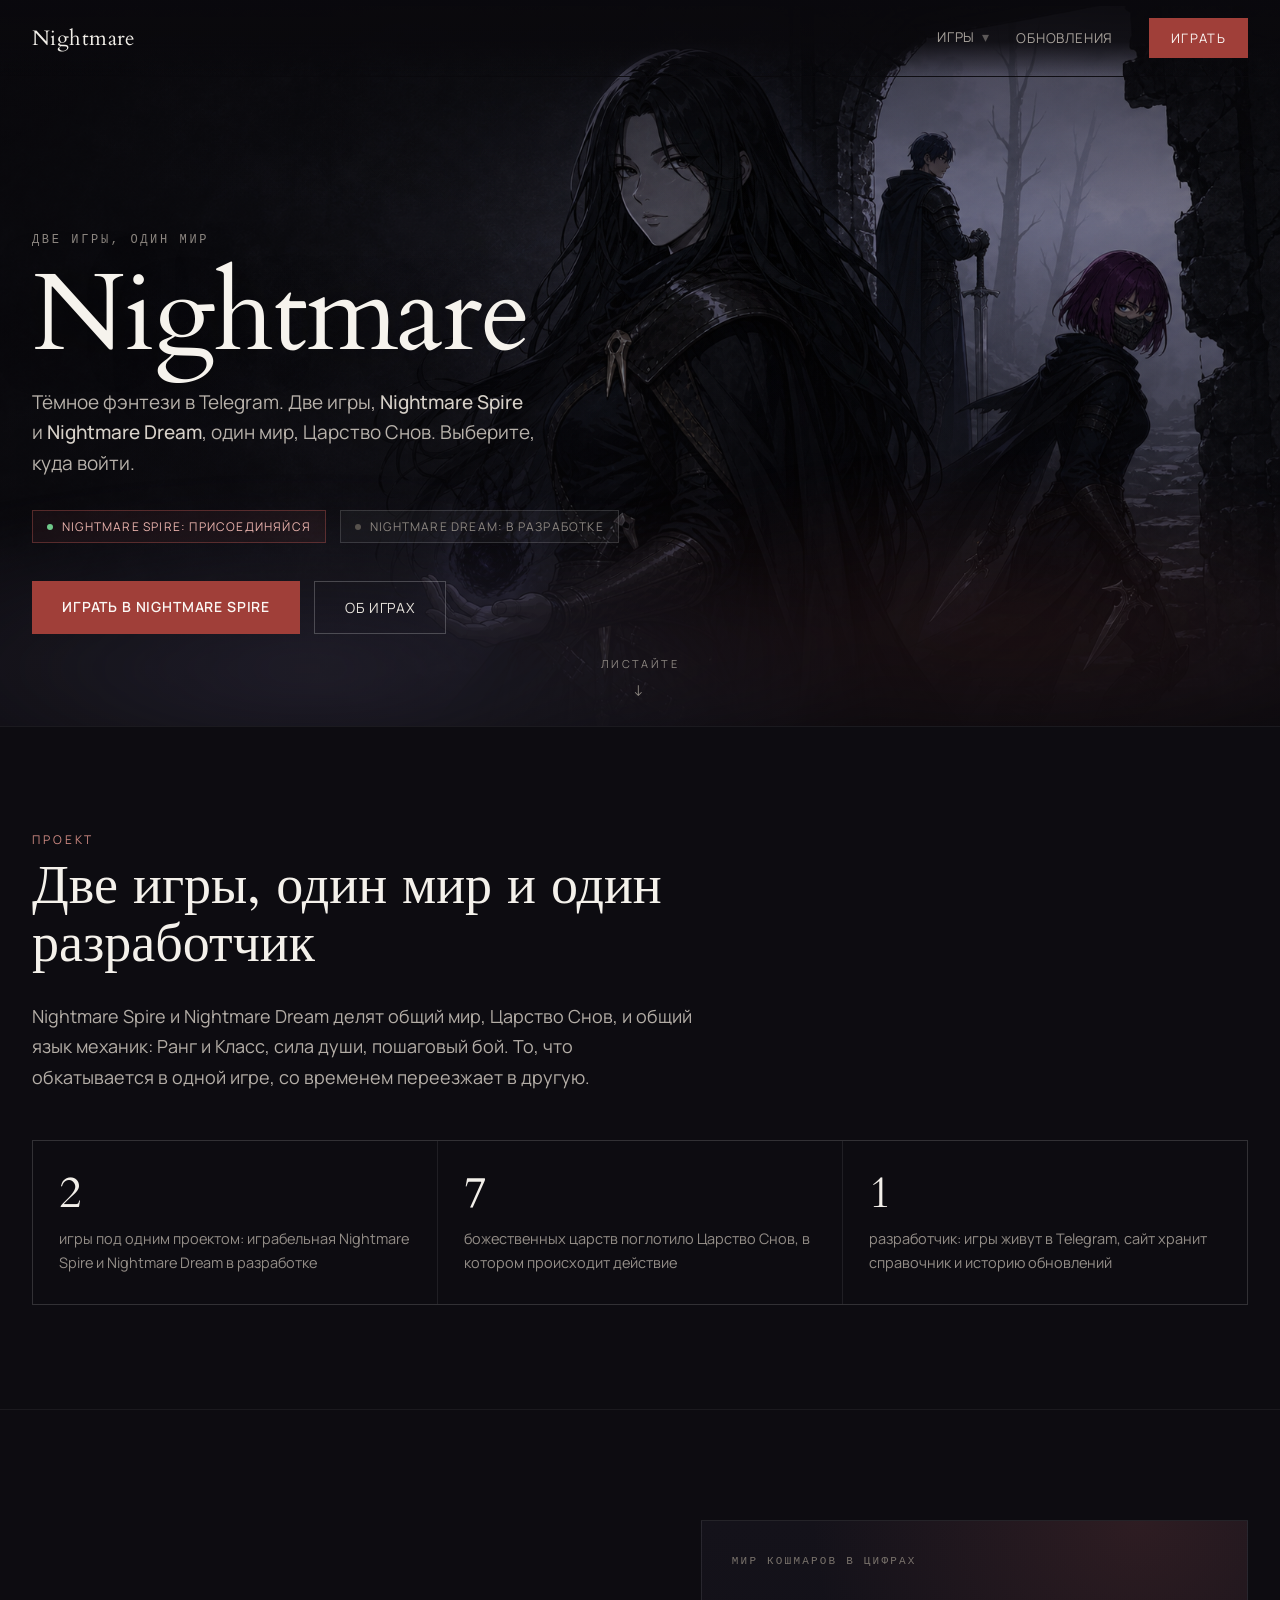
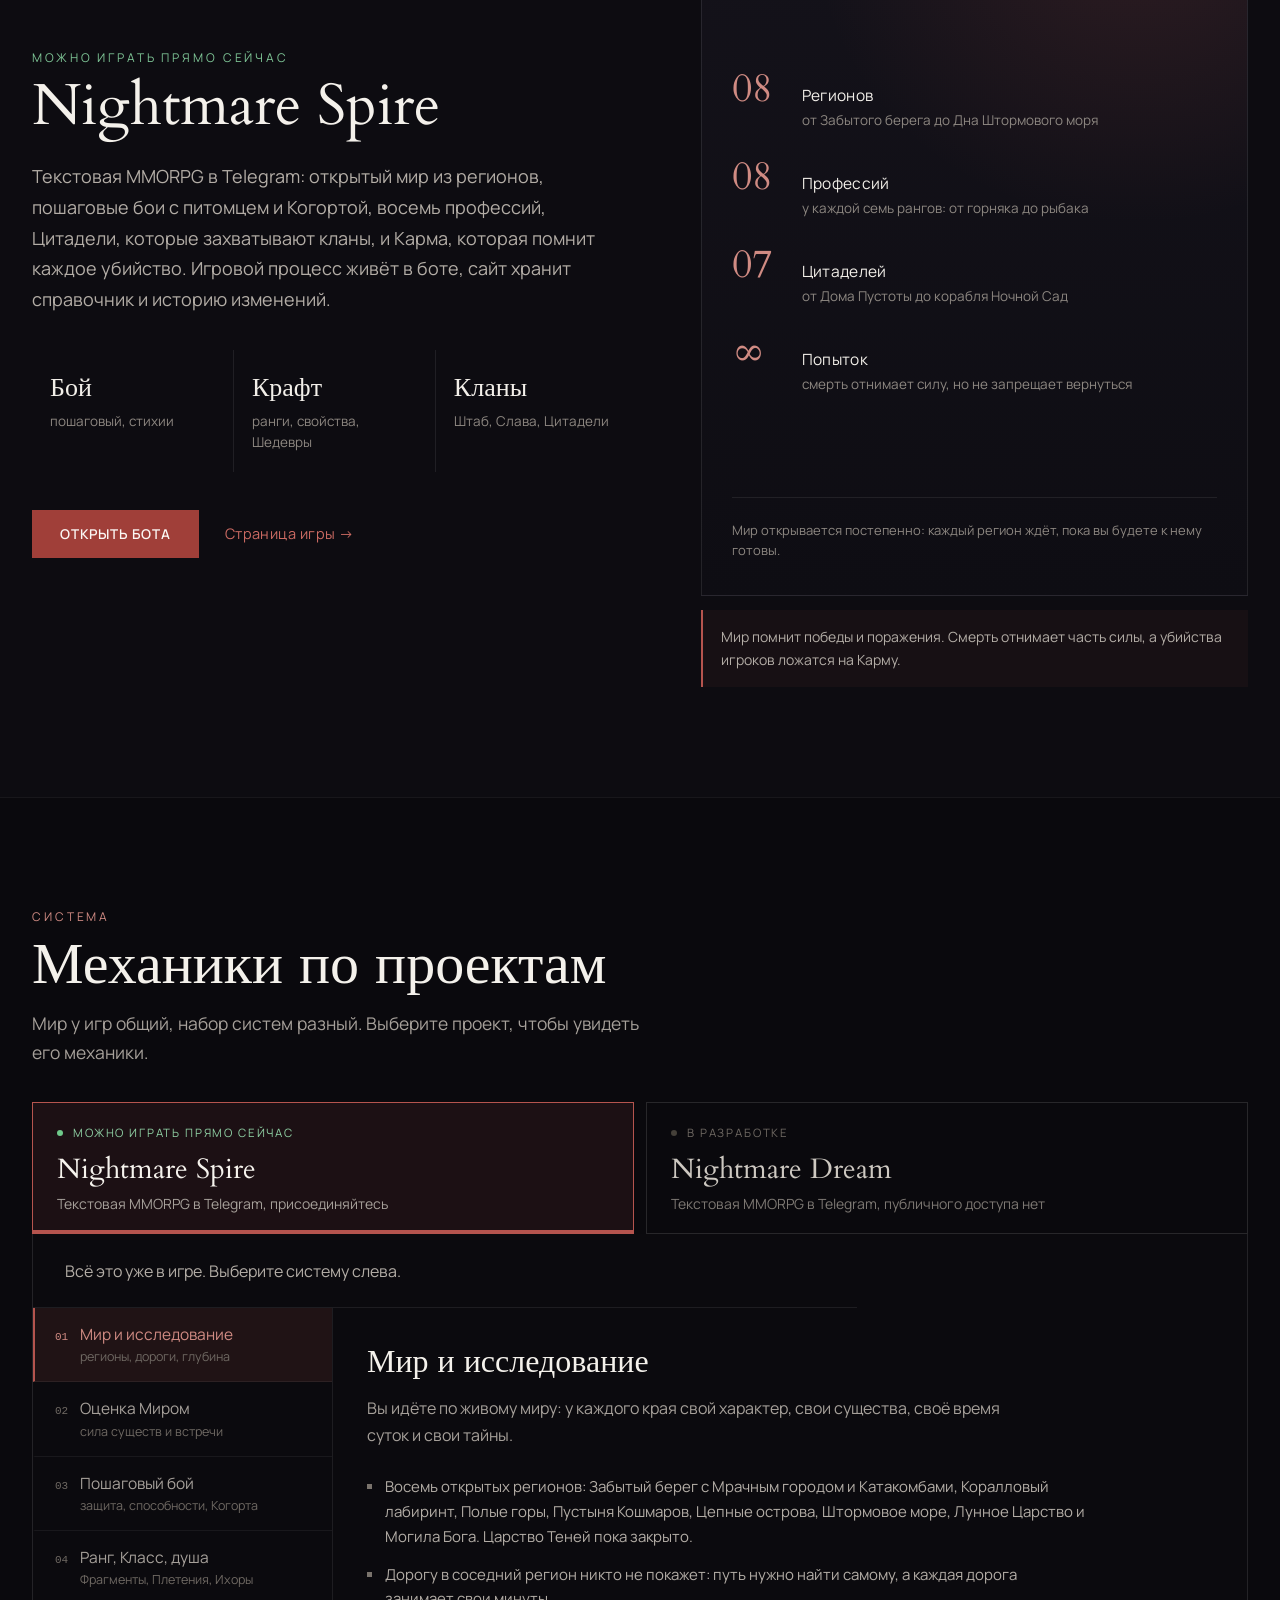
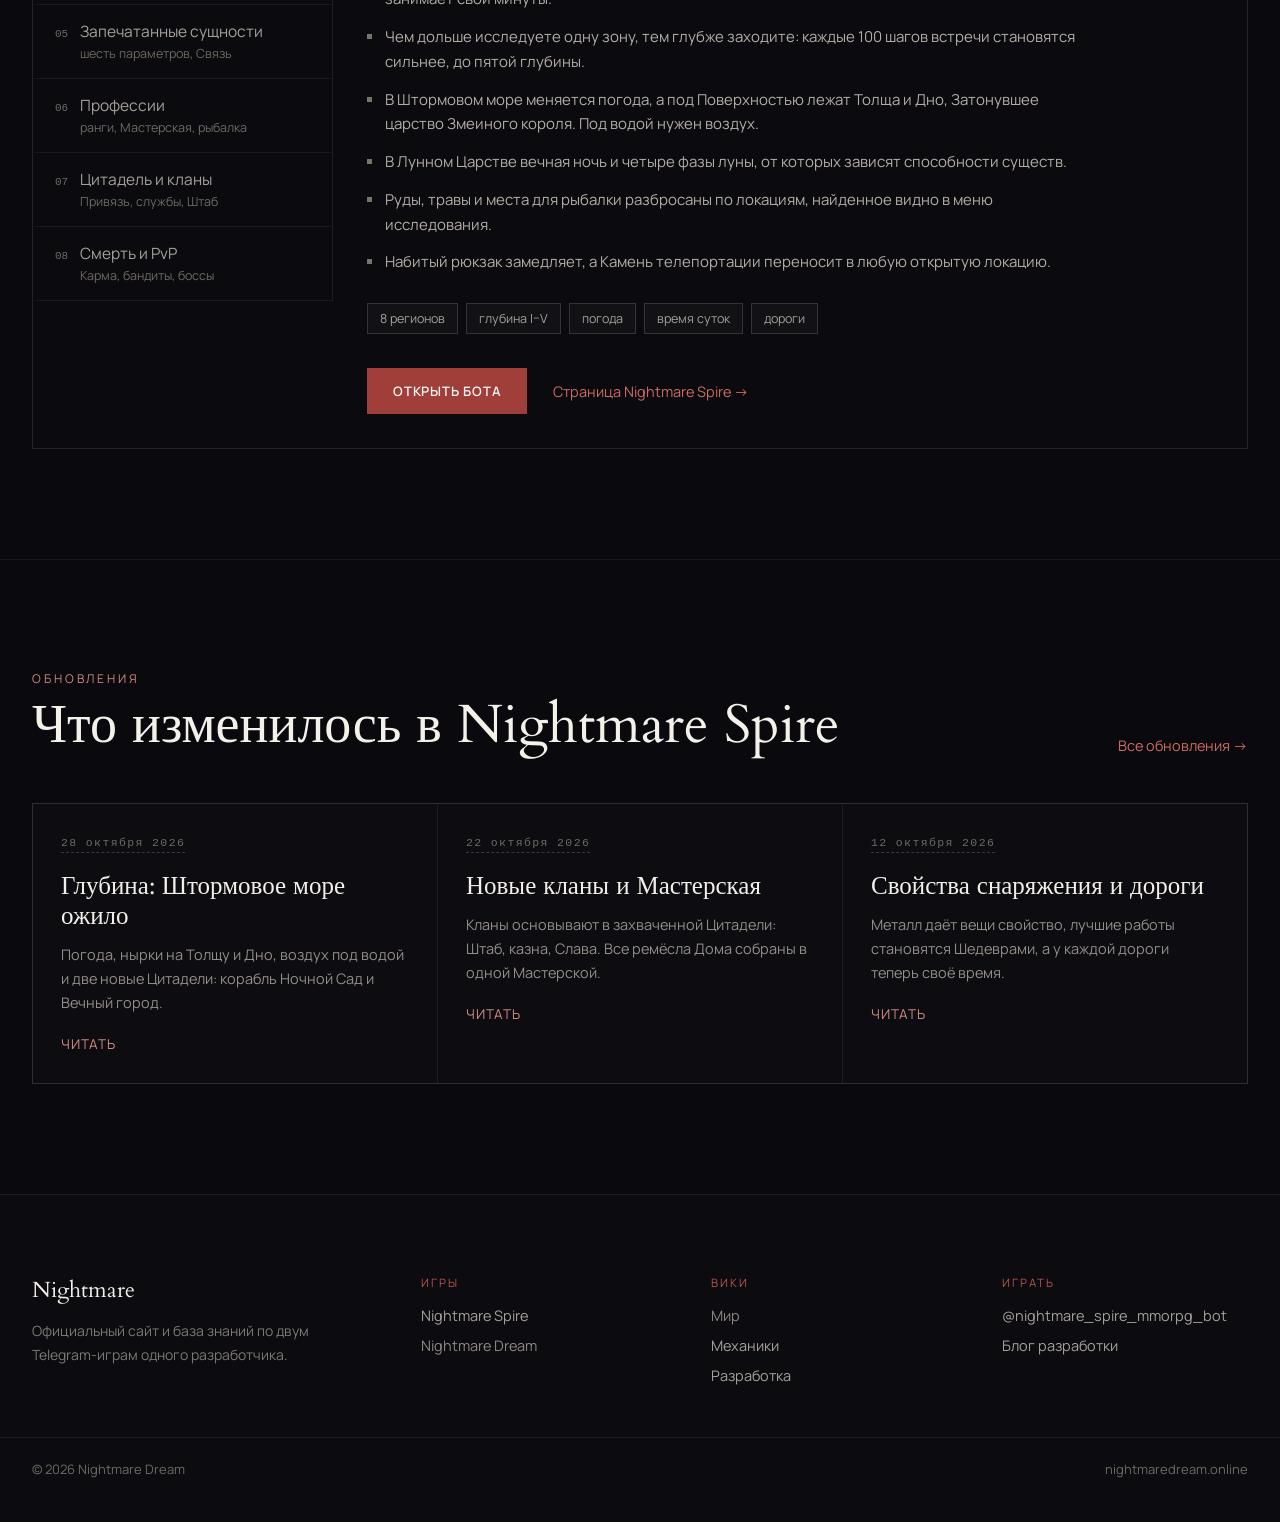
==== commit e0686874: "Сделать главный экран 16:9 вместо высоты окна На телефоне с десктопной шириной высота окна давала оч" ====
--- a/index.html
+++ b/index.html
@@ -2,7 +2,7 @@
 <html lang="ru">
 <head>
 <meta charset="utf-8">
-<meta name="viewport" content="width=device-width, initial-scale=1">
+<meta name="viewport" content="width=1280">
 <title>Nightmare — тёмное фэнтези в Telegram: Nightmare Spire и Nightmare Dream</title>
 <meta name="description" content="Проект двух текстовых тёмно-фэнтезийных RPG в Telegram. Nightmare Spire играбельна: восемь открытых регионов, глубины Штормового моря, пошаговый бой, Ранг и Класс души, семь Цитаделей, кланы, Карма и восемь профессий.">
 <link rel="canonical" href="https://nightmaredream.online/">
@@ -50,7 +50,7 @@
   </div>
 </header>
 
-<section id="top" data-screen-label="Hero" style="position:relative; height:calc(100vh - 71px); min-height:620px; margin-top:-71px; overflow:hidden; display:flex; align-items:flex-end">
+<section id="top" data-screen-label="Hero" style="position:relative; height:min(calc(100vh - 71px), 56.25vw); min-height:620px; margin-top:-71px; overflow:hidden; display:flex; align-items:flex-end">
   <div style="position:absolute; inset:0; background:#0b0a10 url('assets/img/hero.png') center right/cover no-repeat; animation:slowZoom 26s ease-in-out infinite alternate"></div>
   <div style="position:absolute; inset:0; background:linear-gradient(90deg, rgba(10,9,13,.7) 0%, rgba(10,9,13,.4) 30%, rgba(10,9,13,.06) 55%, rgba(10,9,13,.2) 100%)"></div>
   <div style="position:absolute; inset:0; background:linear-gradient(180deg, rgba(10,9,13,.45) 0%, rgba(10,9,13,0) 30%, rgba(10,9,13,.42) 76%, rgba(10,9,13,.95) 100%)"></div>
--- a/assets/css/style.css
+++ b/assets/css/style.css
@@ -88,9 +88,6 @@
 .xh3:hover{color:#f2efe9 !important}
 .xh4:hover{background:#b5544e !important; transform:translateY(-2px)}
 
-/* Changelog date rail: scrolls on desktop, becomes a horizontal strip on phones */
-@media (max-width: 900px) {
-  .cl-nav { position: static !important; max-height: none !important; display: flex; gap: 0 18px; overflow-x: auto; padding: 0 0 6px !important; white-space: nowrap; }
-  .cl-nav > div { display: none; }
-  .cl-nav a { flex: none; }
-}
+/* Changelog date rail: scrolls on its own, independent of the page */
+.cl-nav { overscroll-behavior: contain; scrollbar-width: thin; scrollbar-color: rgba(255,255,255,.18) transparent; }
+.cl-nav a.cl-on { color: #f2efe9 !important; border-bottom-color: #b5544e !important; }
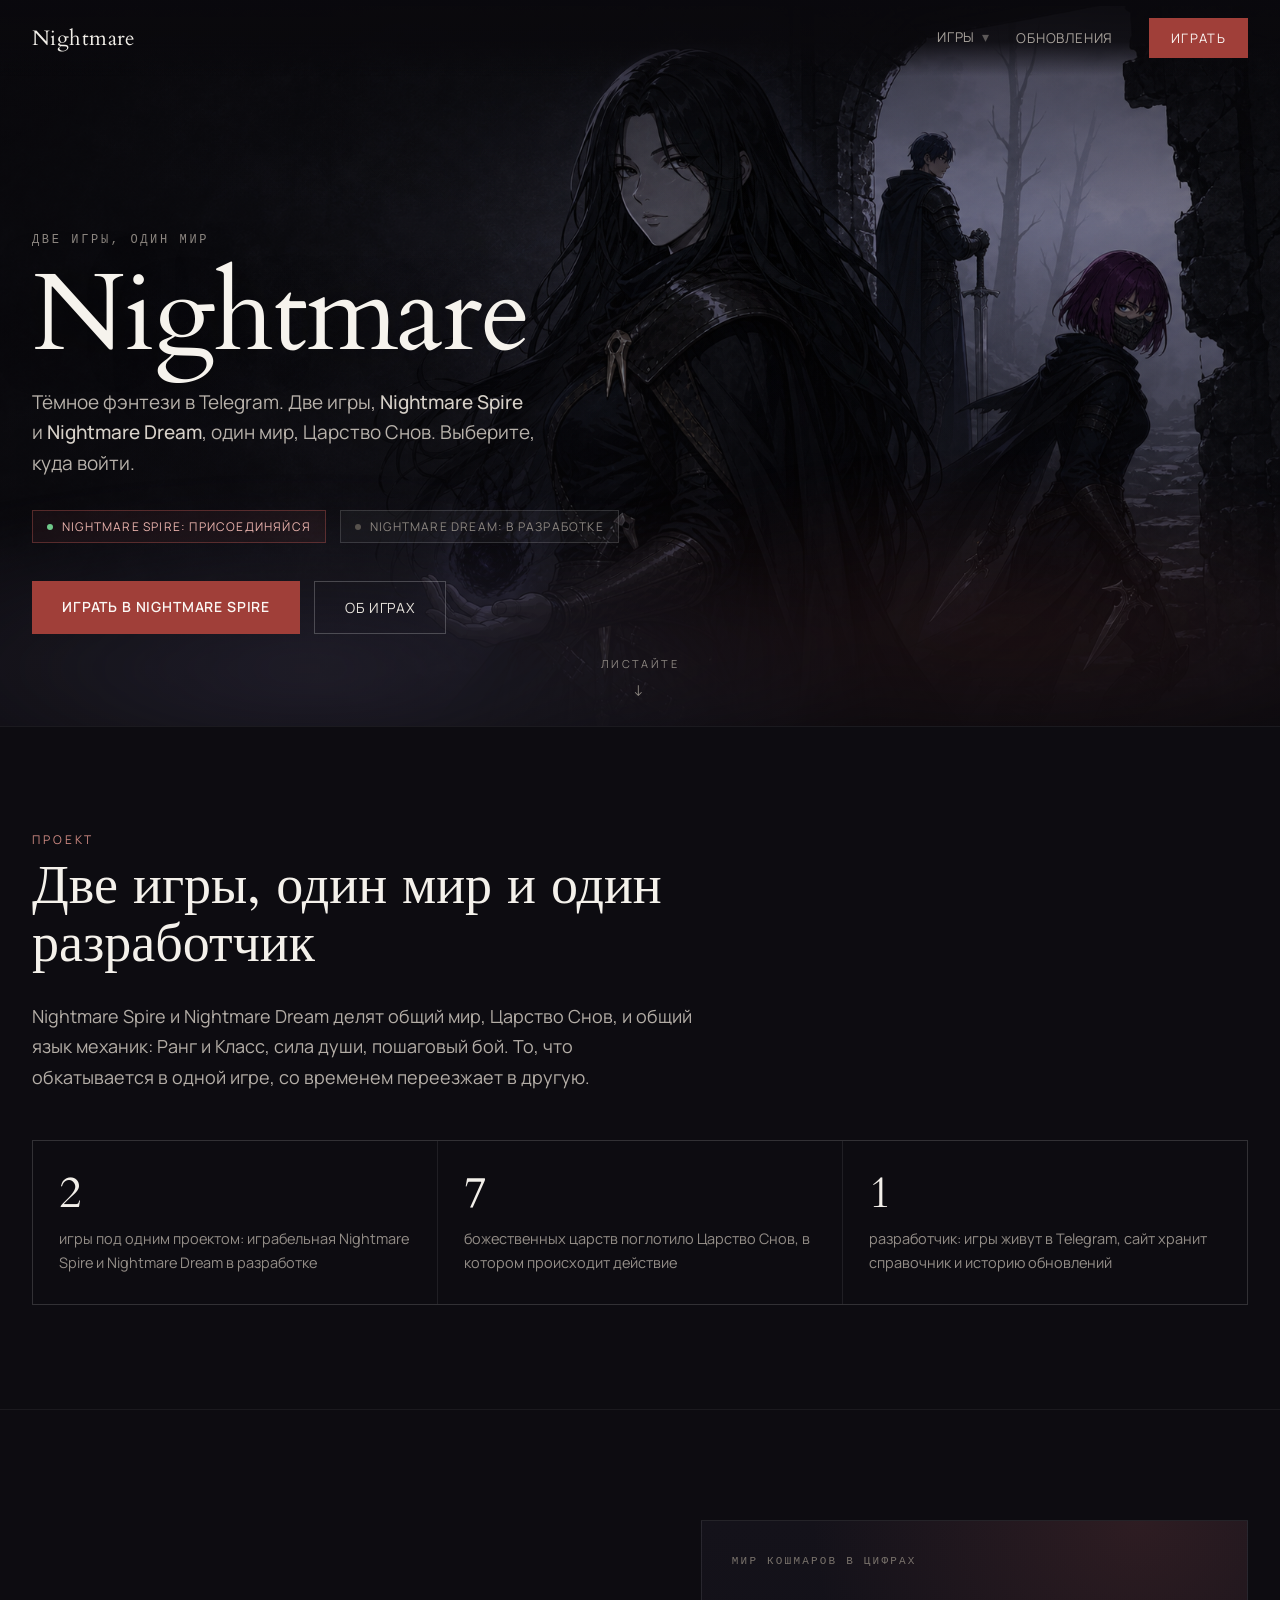
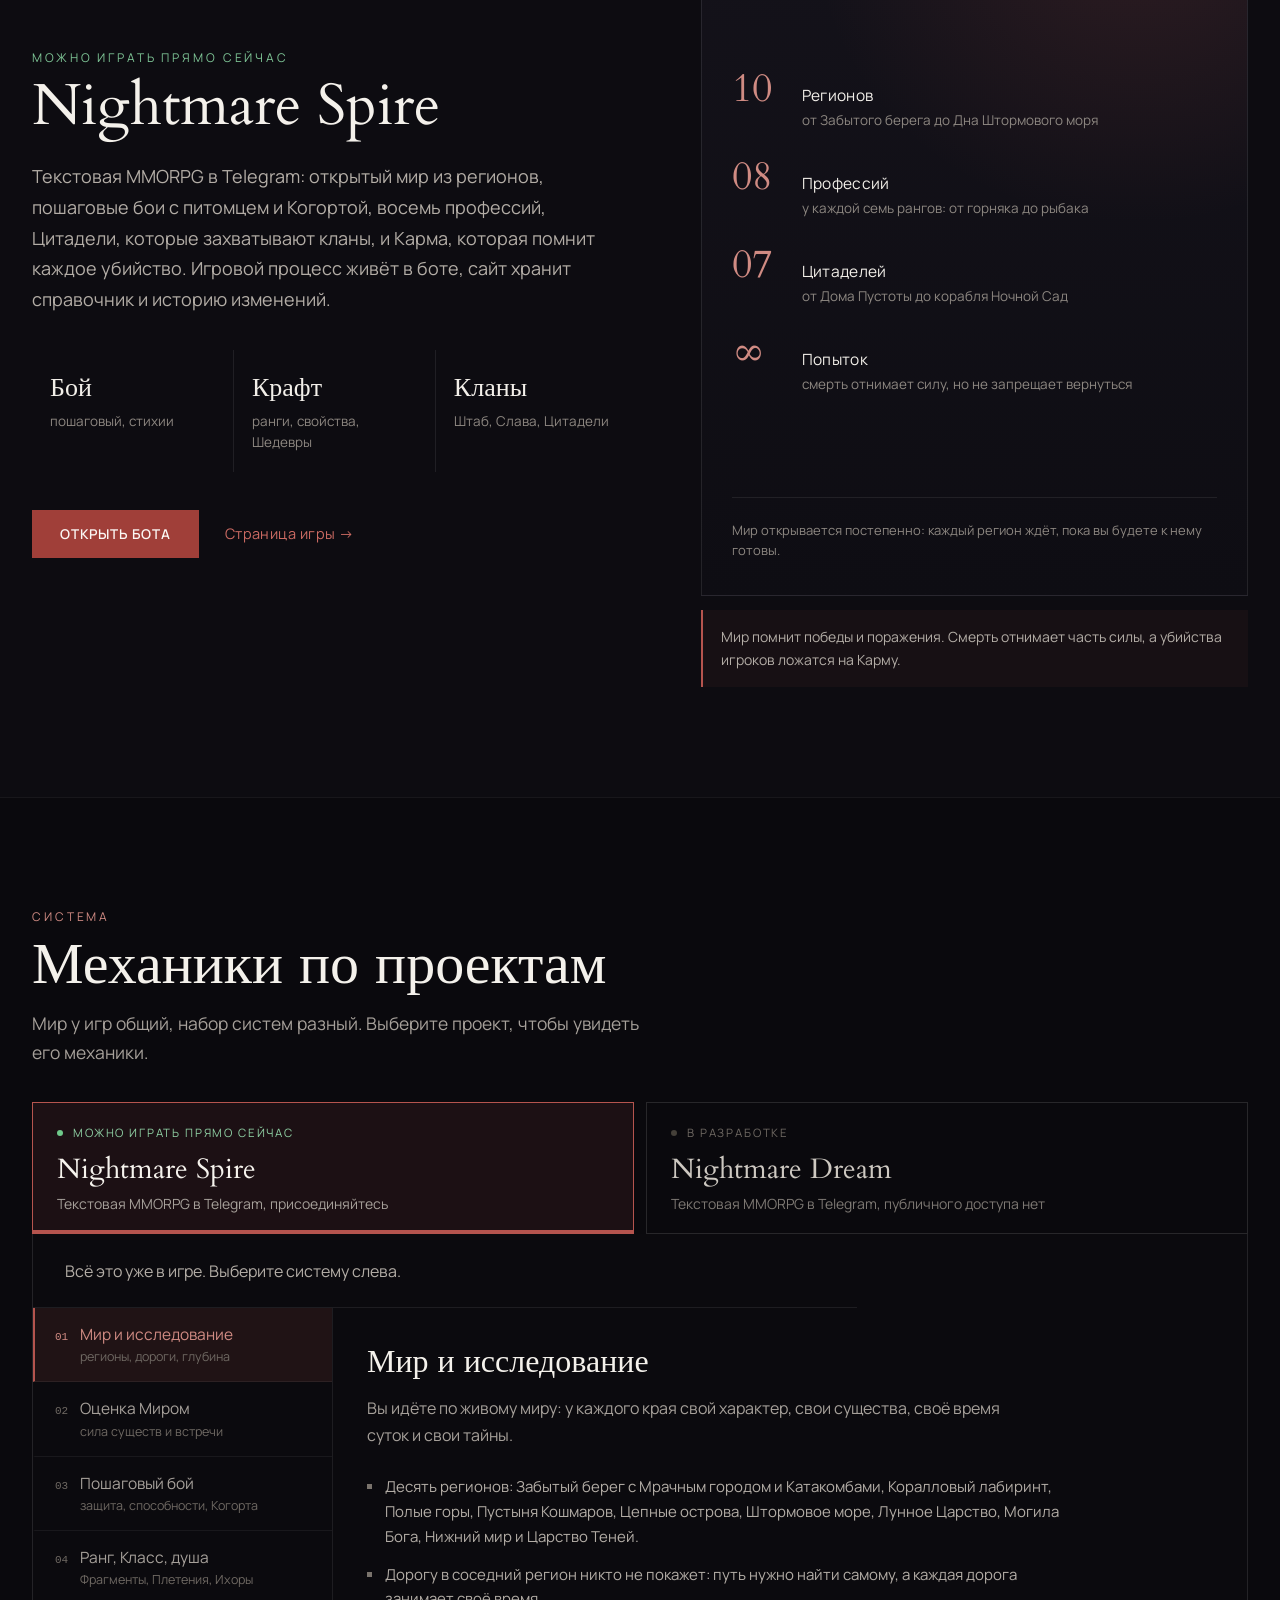
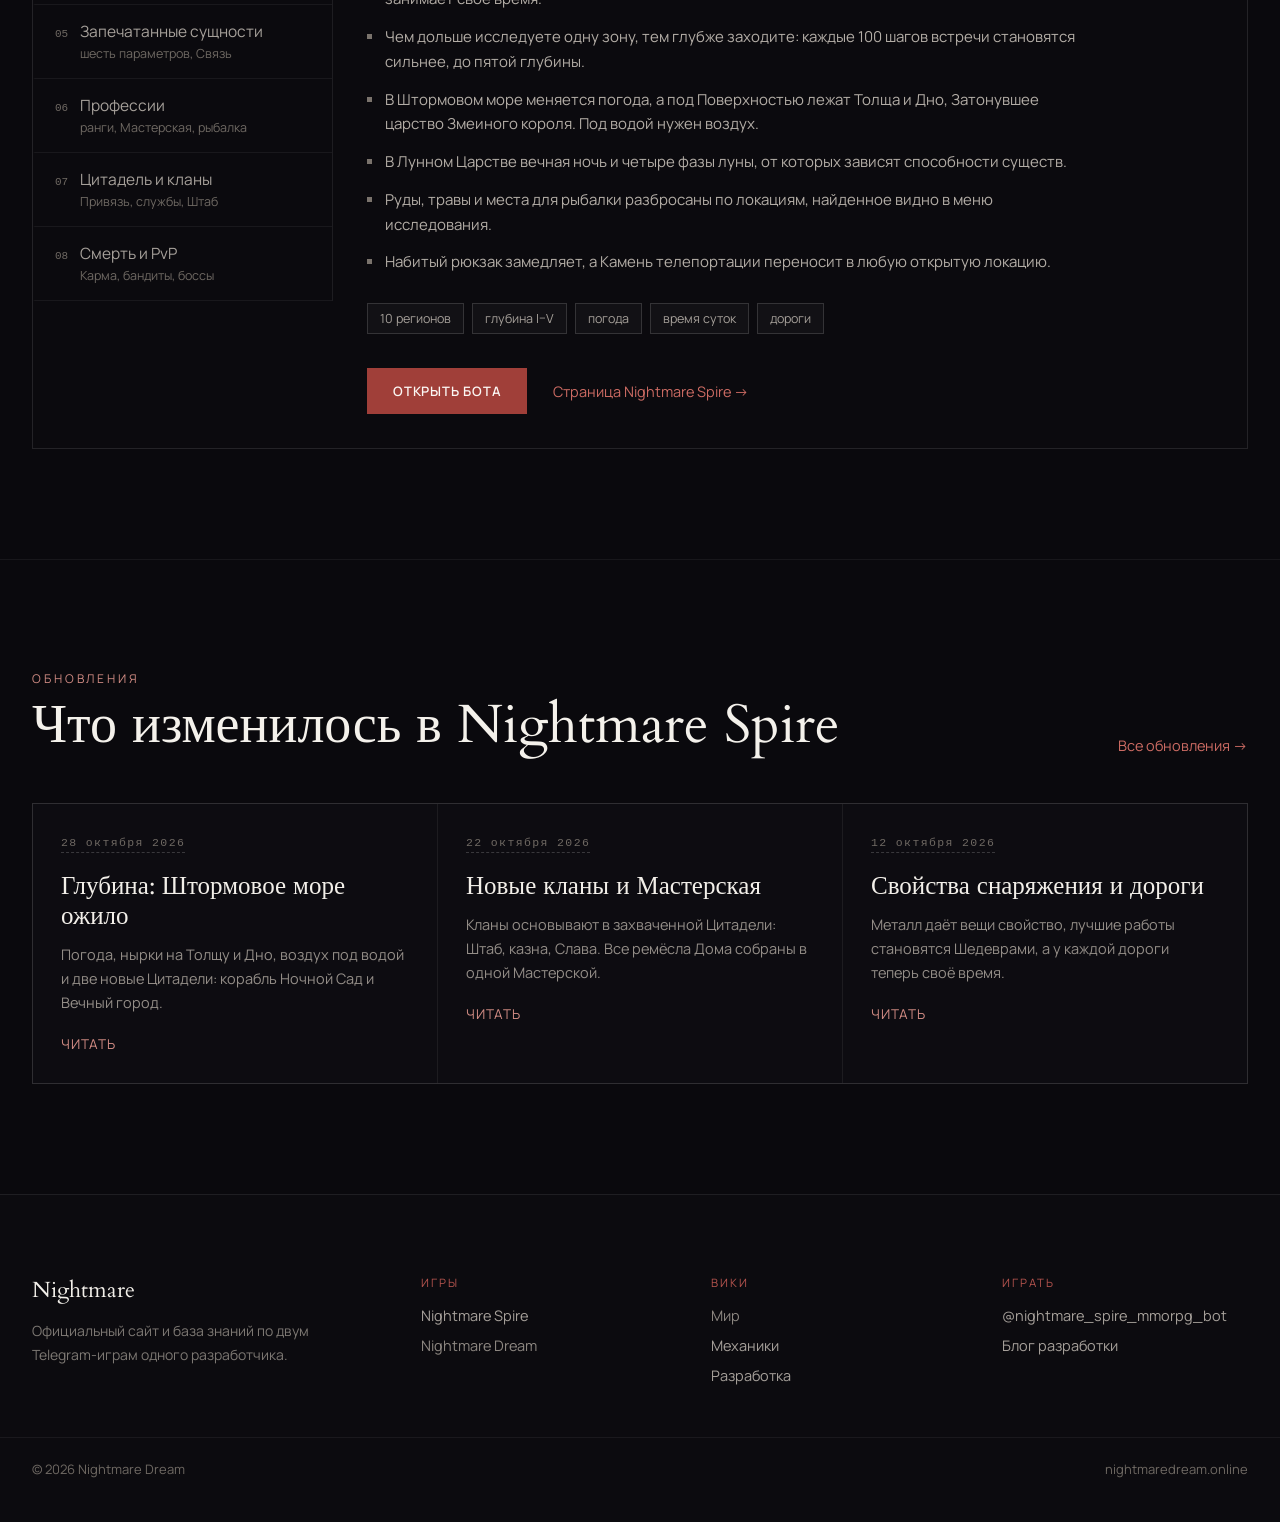
==== commit 8f1b307f: "Десять регионов: добавить Нижний мир и Царство Теней Царство Теней больше не помечено как закрытое, " ====
--- a/index.html
+++ b/index.html
@@ -4,7 +4,7 @@
 <meta charset="utf-8">
 <meta name="viewport" content="width=1280">
 <title>Nightmare — тёмное фэнтези в Telegram: Nightmare Spire и Nightmare Dream</title>
-<meta name="description" content="Проект двух текстовых тёмно-фэнтезийных RPG в Telegram. Nightmare Spire играбельна: восемь открытых регионов, глубины Штормового моря, пошаговый бой, Ранг и Класс души, семь Цитаделей, кланы, Карма и восемь профессий.">
+<meta name="description" content="Проект двух текстовых тёмно-фэнтезийных RPG в Telegram. Nightmare Spire играбельна: десять регионов, глубины Штормового моря, пошаговый бой, Ранг и Класс души, семь Цитаделей, кланы, Карма и восемь профессий.">
 <link rel="canonical" href="https://nightmaredream.online/">
 <meta name="theme-color" content="#0a090d">
 <meta name="color-scheme" content="dark">
@@ -12,7 +12,7 @@
 <meta property="og:site_name" content="Nightmare">
 <meta property="og:locale" content="ru_RU">
 <meta property="og:title" content="Nightmare — тёмное фэнтези в Telegram: Nightmare Spire и Nightmare Dream">
-<meta property="og:description" content="Проект двух текстовых тёмно-фэнтезийных RPG в Telegram. Nightmare Spire играбельна: восемь открытых регионов, глубины Штормового моря, пошаговый бой, Ранг и Класс души, семь Цитаделей, кланы, Карма и восемь профессий.">
+<meta property="og:description" content="Проект двух текстовых тёмно-фэнтезийных RPG в Telegram. Nightmare Spire играбельна: десять регионов, глубины Штормового моря, пошаговый бой, Ранг и Класс души, семь Цитаделей, кланы, Карма и восемь профессий.">
 <meta property="og:url" content="https://nightmaredream.online/">
 <meta property="og:image" content="https://nightmaredream.online/assets/img/hero.png">
 <meta name="twitter:card" content="summary_large_image">
@@ -135,7 +135,7 @@
         <div style="position:relative; font-family:ui-monospace, 'Courier New', monospace; font-size:11px; letter-spacing:.2em; text-transform:uppercase; color:#7a736c">Мир Кошмаров в цифрах</div>
         <div style="position:relative; display:grid; gap:26px">
           <div style="display:grid; grid-template-columns:auto 1fr; gap:18px; align-items:baseline">
-            <span style="font-family:Cardo, Georgia, serif; font-size:40px; line-height:1; color:#d08b83; min-width:52px">08</span>
+            <span style="font-family:Cardo, Georgia, serif; font-size:40px; line-height:1; color:#d08b83; min-width:52px">10</span>
             <span><span style="display:block; font-size:15.5px; letter-spacing:.02em; color:#f2efe9">Регионов</span><span style="display:block; margin-top:4px; font-size:13.5px; line-height:1.55; color:#8d8781">от Забытого берега до Дна Штормового моря</span></span>
           </div>
           <div style="display:grid; grid-template-columns:auto 1fr; gap:18px; align-items:baseline">
@@ -253,8 +253,8 @@
             <h3 style="margin:0; font-family:Cardo, Georgia, serif; font-weight:400; font-size:32px; line-height:1.15; color:#f4f1eb; animation:cardIn .45s both">Мир и исследование</h3>
             <p style="margin:14px 0 26px; max-width:640px; font-size:16px; line-height:1.7; color:#a6a09a; text-wrap:pretty; animation:cardIn .45s 60ms both">Вы идёте по живому миру: у каждого края свой характер, свои существа, своё время суток и свои тайны.</p>
             <ul style="margin:0; padding:0; list-style:none; display:grid; gap:13px; max-width:720px; animation:cardIn .45s 120ms both">
-              <li style="display:grid; grid-template-columns:auto 1fr; gap:13px; font-size:15px; line-height:1.65; color:#b3ada6"><span style="width:5px; height:5px; margin-top:9px; background:#7a736c"></span><span>Восемь открытых регионов: Забытый берег с Мрачным городом и Катакомбами, Коралловый лабиринт, Полые горы, Пустыня Кошмаров, Цепные острова, Штормовое море, Лунное Царство и Могила Бога. Царство Теней пока закрыто.</span></li>
-              <li style="display:grid; grid-template-columns:auto 1fr; gap:13px; font-size:15px; line-height:1.65; color:#b3ada6"><span style="width:5px; height:5px; margin-top:9px; background:#7a736c"></span><span>Дорогу в соседний регион никто не покажет: путь нужно найти самому, а каждая дорога занимает свои минуты.</span></li>
+              <li style="display:grid; grid-template-columns:auto 1fr; gap:13px; font-size:15px; line-height:1.65; color:#b3ada6"><span style="width:5px; height:5px; margin-top:9px; background:#7a736c"></span><span>Десять регионов: Забытый берег с Мрачным городом и Катакомбами, Коралловый лабиринт, Полые горы, Пустыня Кошмаров, Цепные острова, Штормовое море, Лунное Царство, Могила Бога, Нижний мир и Царство Теней.</span></li>
+              <li style="display:grid; grid-template-columns:auto 1fr; gap:13px; font-size:15px; line-height:1.65; color:#b3ada6"><span style="width:5px; height:5px; margin-top:9px; background:#7a736c"></span><span>Дорогу в соседний регион никто не покажет: путь нужно найти самому, а каждая дорога занимает своё время.</span></li>
               <li style="display:grid; grid-template-columns:auto 1fr; gap:13px; font-size:15px; line-height:1.65; color:#b3ada6"><span style="width:5px; height:5px; margin-top:9px; background:#7a736c"></span><span>Чем дольше исследуете одну зону, тем глубже заходите: каждые 100 шагов встречи становятся сильнее, до пятой глубины.</span></li>
               <li style="display:grid; grid-template-columns:auto 1fr; gap:13px; font-size:15px; line-height:1.65; color:#b3ada6"><span style="width:5px; height:5px; margin-top:9px; background:#7a736c"></span><span>В Штормовом море меняется погода, а под Поверхностью лежат Толща и Дно, Затонувшее царство Змеиного короля. Под водой нужен воздух.</span></li>
               <li style="display:grid; grid-template-columns:auto 1fr; gap:13px; font-size:15px; line-height:1.65; color:#b3ada6"><span style="width:5px; height:5px; margin-top:9px; background:#7a736c"></span><span>В Лунном Царстве вечная ночь и четыре фазы луны, от которых зависят способности существ.</span></li>
@@ -262,7 +262,7 @@
               <li style="display:grid; grid-template-columns:auto 1fr; gap:13px; font-size:15px; line-height:1.65; color:#b3ada6"><span style="width:5px; height:5px; margin-top:9px; background:#7a736c"></span><span>Набитый рюкзак замедляет, а Камень телепортации переносит в любую открытую локацию.</span></li>
             </ul>
             <div style="display:flex; gap:8px; flex-wrap:wrap; margin-top:28px; animation:cardIn .45s 180ms both">
-              <span style="padding:6px 12px; border:1px solid rgba(255,255,255,.14); background:rgba(255,255,255,.03); font-size:12.5px; color:#a6a09a">8 регионов</span>
+              <span style="padding:6px 12px; border:1px solid rgba(255,255,255,.14); background:rgba(255,255,255,.03); font-size:12.5px; color:#a6a09a">10 регионов</span>
               <span style="padding:6px 12px; border:1px solid rgba(255,255,255,.14); background:rgba(255,255,255,.03); font-size:12.5px; color:#a6a09a">глубина I–V</span>
               <span style="padding:6px 12px; border:1px solid rgba(255,255,255,.14); background:rgba(255,255,255,.03); font-size:12.5px; color:#a6a09a">погода</span>
               <span style="padding:6px 12px; border:1px solid rgba(255,255,255,.14); background:rgba(255,255,255,.03); font-size:12.5px; color:#a6a09a">время суток</span>
--- a/assets/css/style.css
+++ b/assets/css/style.css
@@ -75,6 +75,8 @@
 .x521:hover{color:#f2efe9 !important}
 .x522:hover{color:#f2efe9 !important}
 .x523:hover{color:#f2efe9 !important}
+.x524:hover{background:#131118 !important}
+.x525:hover{background:#131118 !important}
 
 .x900:hover{color:#e6e2db !important}
 .x901:hover{color:#f2efe9 !important}
@@ -91,3 +93,6 @@
 /* Changelog date rail: scrolls on its own, independent of the page */
 .cl-nav { overscroll-behavior: contain; scrollbar-width: thin; scrollbar-color: rgba(255,255,255,.18) transparent; }
 .cl-nav a.cl-on { color: #f2efe9 !important; border-bottom-color: #b5544e !important; }
+
+/* Keep the header gradient out of its 1px border, otherwise the gradient's dark top repeats there as a thin line */
+#c-header { background-clip: padding-box !important; }
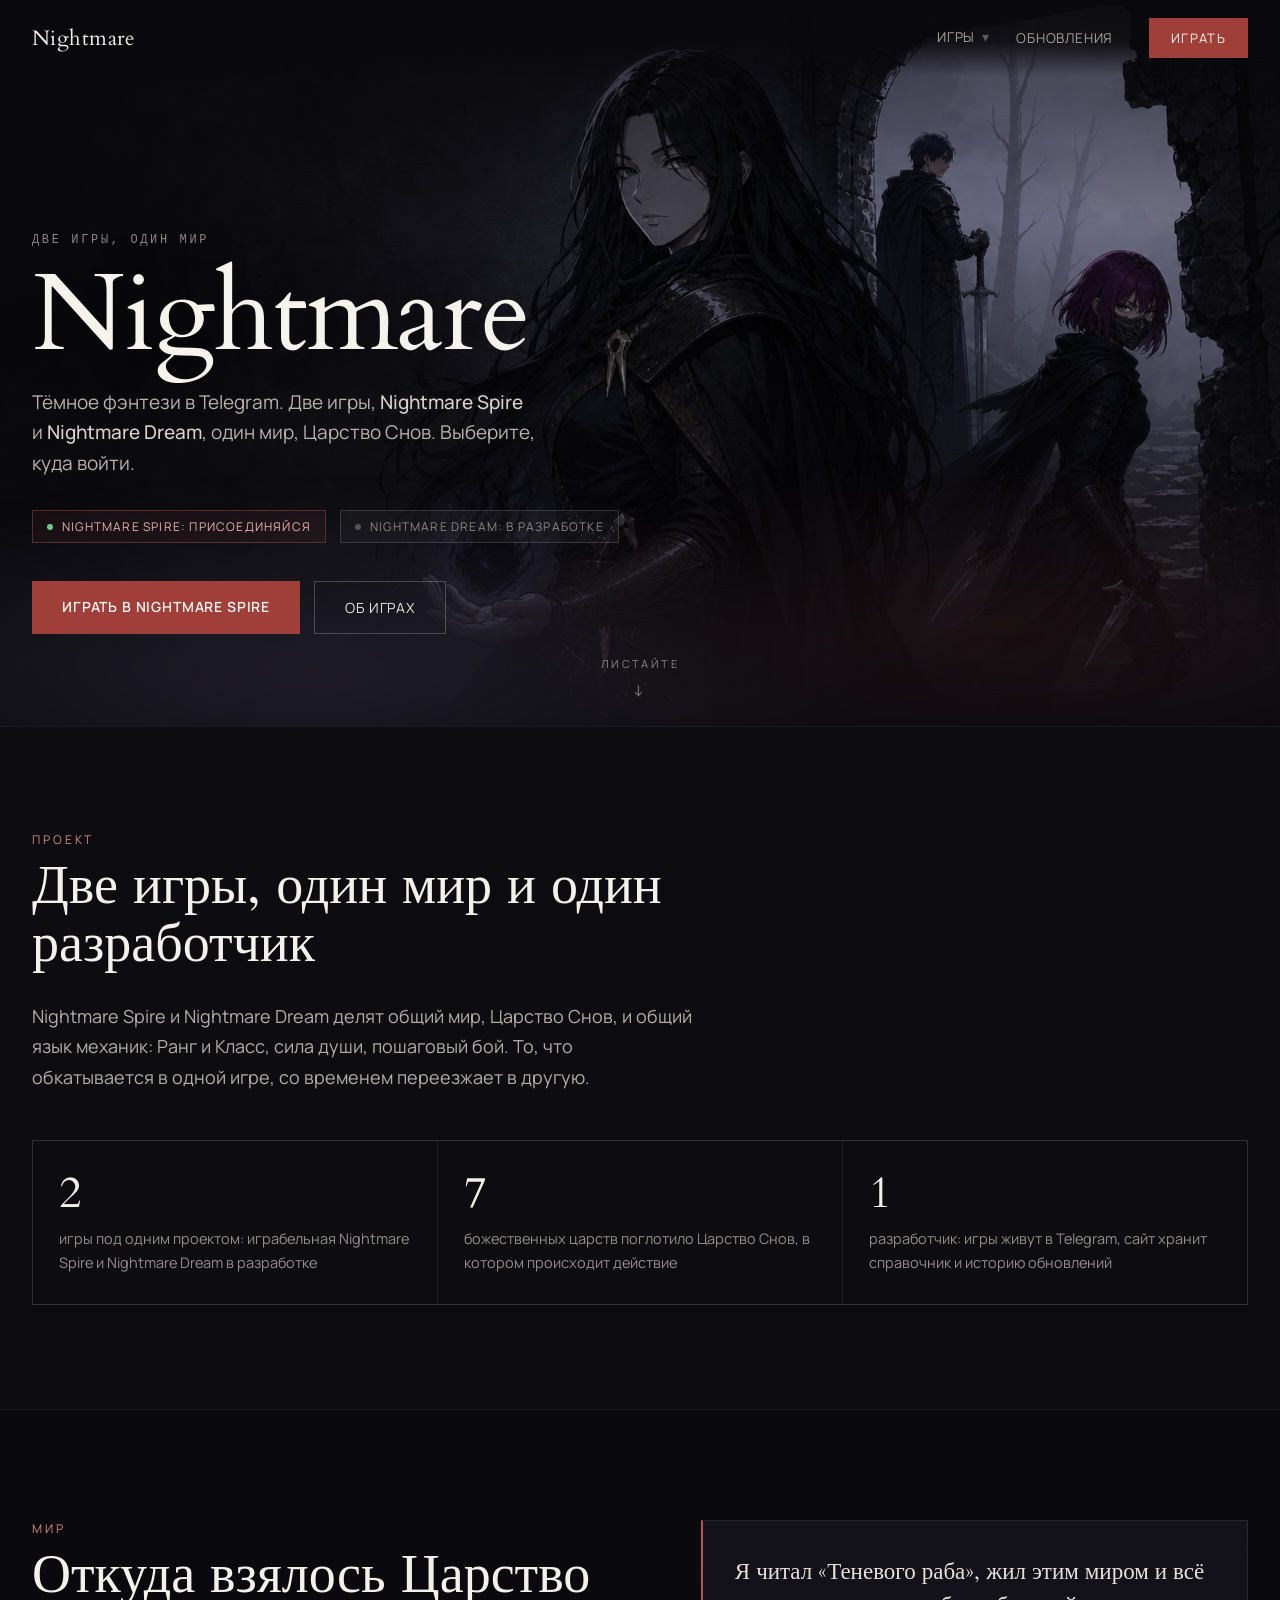
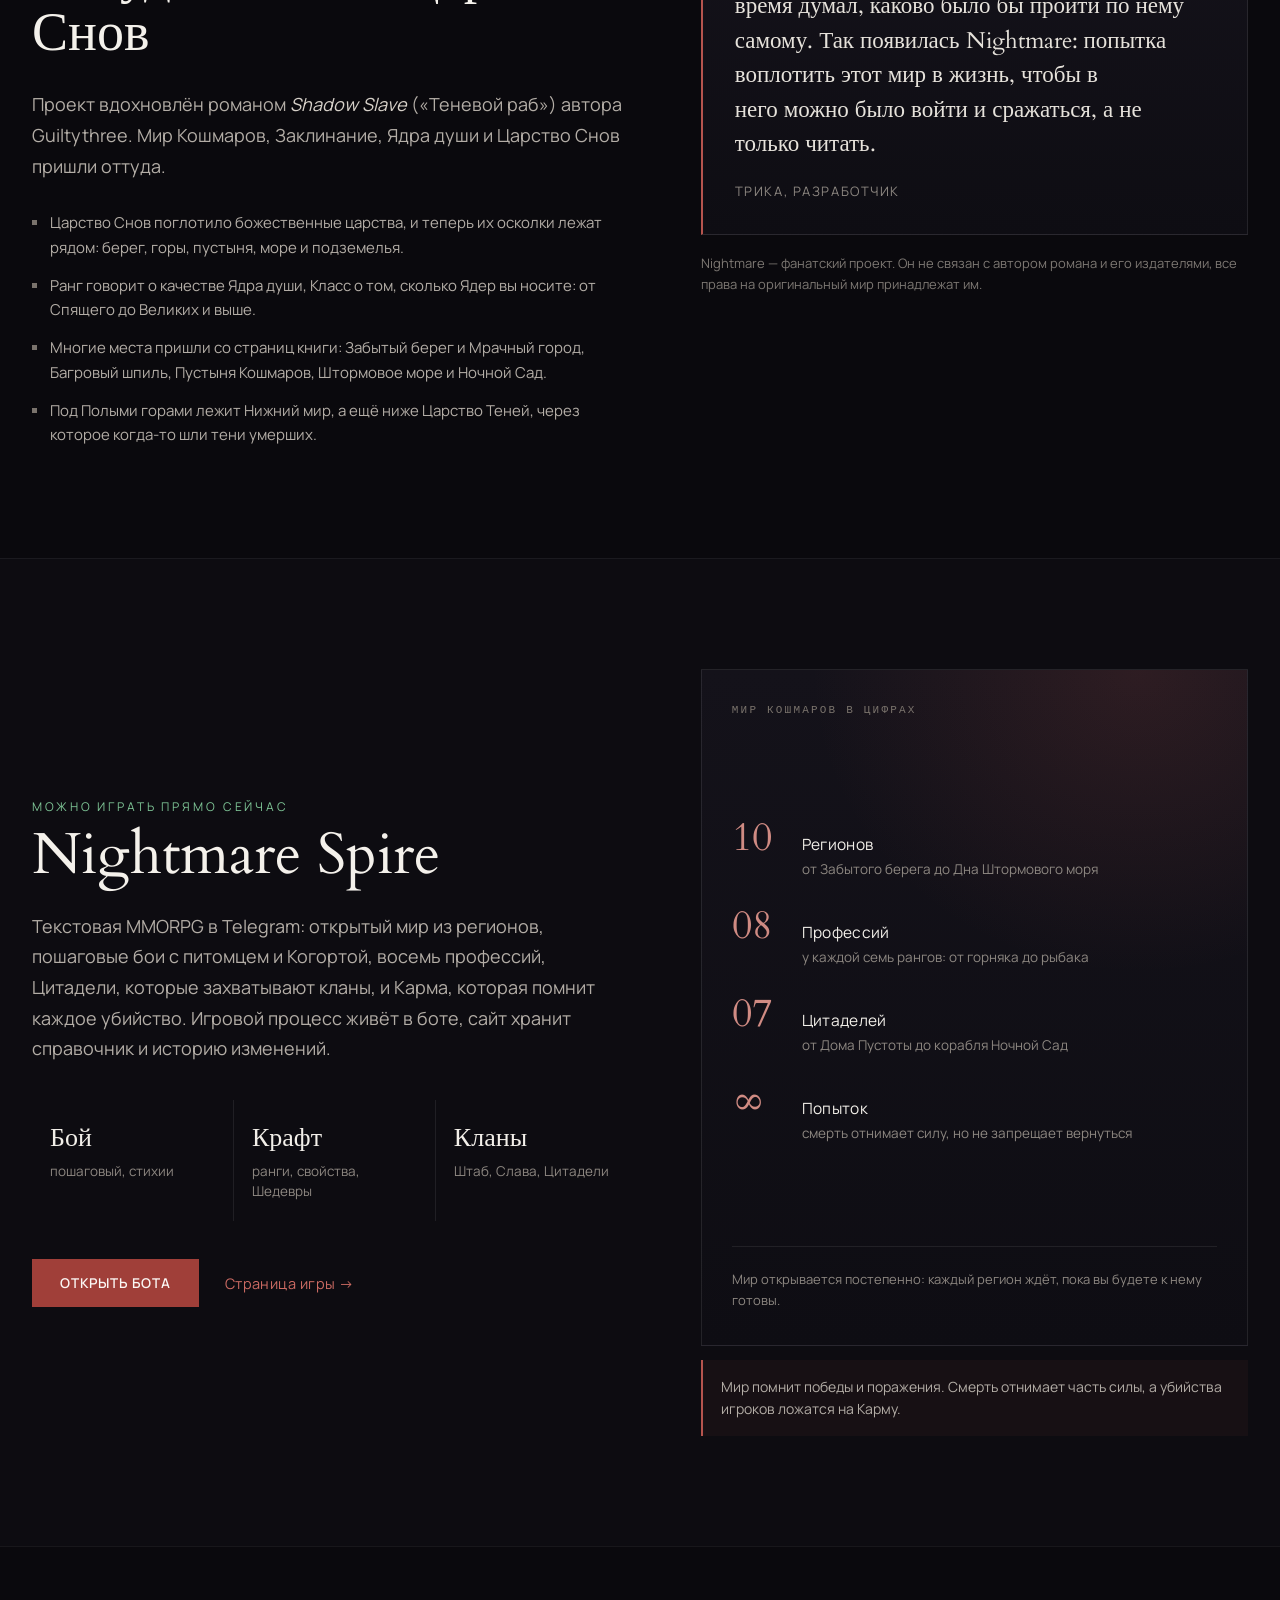
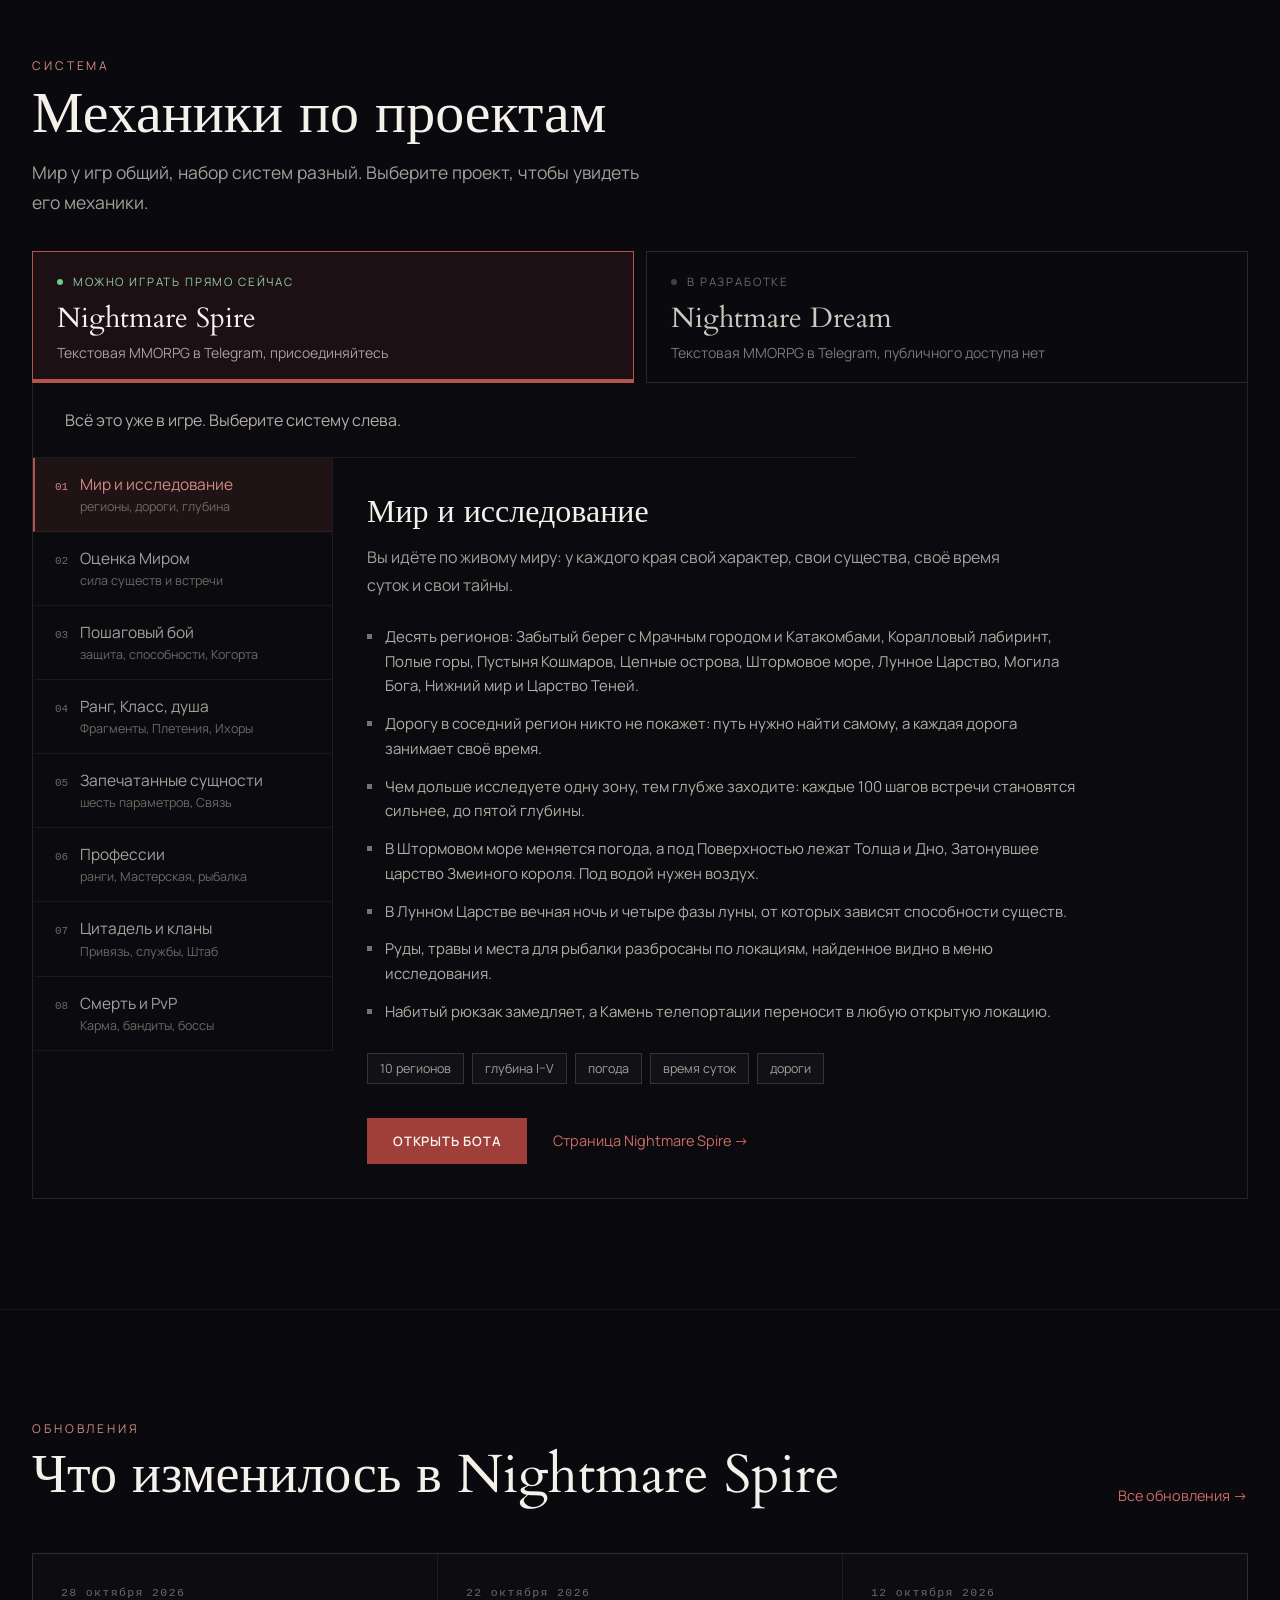
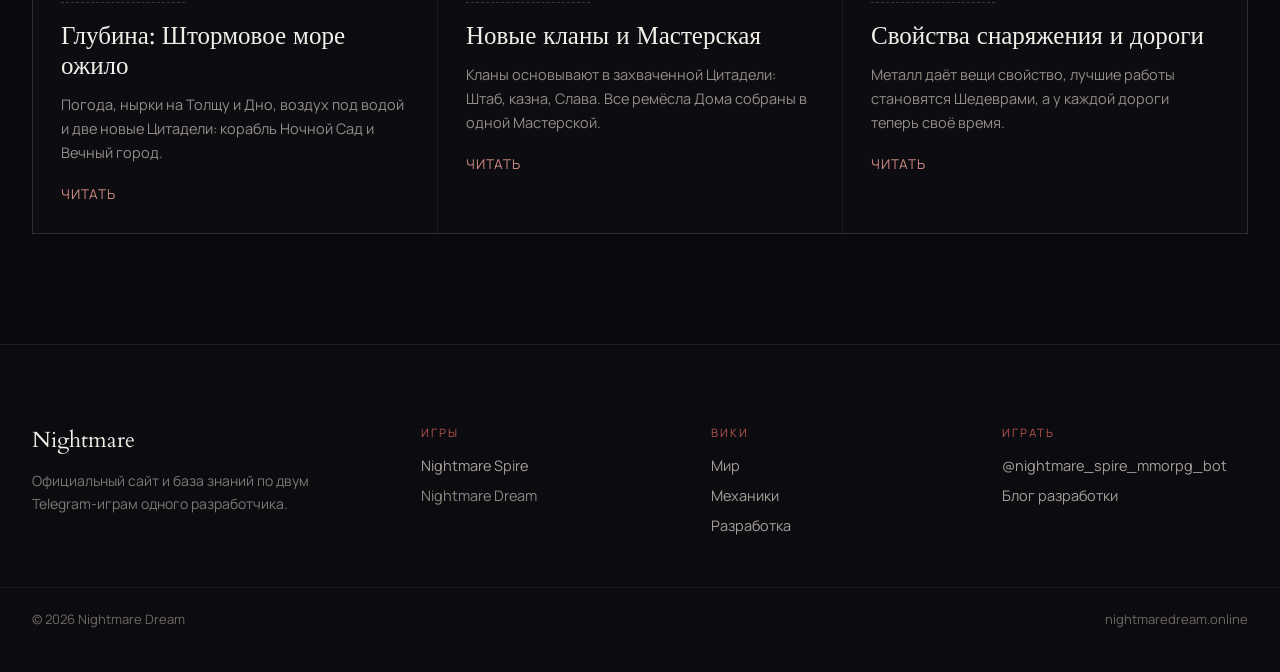
==== commit 2030d4ff: "Добавить раздел «Мир» о вдохновении романом Shadow Slave На главной появился раздел о том, откуда вз" ====
--- a/index.html
+++ b/index.html
@@ -104,6 +104,29 @@
 
 
 
+<section id="world" data-reveal data-screen-label="World" style="padding:110px 0; border-top:1px solid rgba(255,255,255,.06)">
+  <div style="max-width:1240px; margin:0 auto; padding:0 32px; display:grid; grid-template-columns:1.05fr .95fr; gap:64px; align-items:start">
+    <div>
+      <p style="margin:0 0 10px; font-size:12px; letter-spacing:.24em; text-transform:uppercase; color:#d08b83">Мир</p>
+      <h2 style="margin:0; font-family:Cardo, Georgia, serif; font-weight:400; font-size:clamp(32px,4.4vw,54px); line-height:1.08; color:#f4f1eb; text-wrap:pretty">Откуда взялось Царство Снов</h2>
+      <p style="margin:26px 0 0; font-size:18px; line-height:1.7; color:#b3ada6; text-wrap:pretty">Проект вдохновлён романом <em style="color:#d6d0c8; font-style:italic">Shadow Slave</em> («Теневой раб») автора Guiltythree. Мир Кошмаров, Заклинание, Ядра души и Царство Снов пришли оттуда.</p>
+      <ul style="margin:30px 0 0; padding:0; list-style:none; display:grid; gap:13px; max-width:620px">
+        <li style="display:grid; grid-template-columns:auto 1fr; gap:13px; font-size:15px; line-height:1.65; color:#b3ada6"><span style="width:5px; height:5px; margin-top:9px; background:#7a736c"></span><span>Царство Снов поглотило божественные царства, и теперь их осколки лежат рядом: берег, горы, пустыня, море и подземелья.</span></li>
+        <li style="display:grid; grid-template-columns:auto 1fr; gap:13px; font-size:15px; line-height:1.65; color:#b3ada6"><span style="width:5px; height:5px; margin-top:9px; background:#7a736c"></span><span>Ранг говорит о качестве Ядра души, Класс о том, сколько Ядер вы носите: от Спящего до Великих и выше.</span></li>
+        <li style="display:grid; grid-template-columns:auto 1fr; gap:13px; font-size:15px; line-height:1.65; color:#b3ada6"><span style="width:5px; height:5px; margin-top:9px; background:#7a736c"></span><span>Многие места пришли со страниц книги: Забытый берег и Мрачный город, Багровый шпиль, Пустыня Кошмаров, Штормовое море и Ночной Сад.</span></li>
+        <li style="display:grid; grid-template-columns:auto 1fr; gap:13px; font-size:15px; line-height:1.65; color:#b3ada6"><span style="width:5px; height:5px; margin-top:9px; background:#7a736c"></span><span>Под Полыми горами лежит Нижний мир, а ещё ниже Царство Теней, через которое когда-то шли тени умерших.</span></li>
+      </ul>
+    </div>
+    <div>
+      <blockquote style="margin:0; padding:34px 32px; border:1px solid rgba(255,255,255,.09); border-left:2px solid #b5544e; background:linear-gradient(180deg, #14121a 0%, #0e0d13 100%)">
+        <p style="margin:0; font-family:Cardo, Georgia, serif; font-size:23px; line-height:1.5; color:#e6e2db; text-wrap:pretty">Я читал «Теневого раба», жил этим миром и всё время думал, каково было бы пройти по нему самому. Так появилась Nightmare: попытка воплотить этот мир в жизнь, чтобы в него можно было войти и сражаться, а не только читать.</p>
+        <footer style="margin-top:20px; font-size:13px; letter-spacing:.12em; text-transform:uppercase; color:#8d8781">Трика, разработчик</footer>
+      </blockquote>
+      <p style="margin:18px 0 0; font-size:13px; line-height:1.65; color:#7d7873">Nightmare — фанатский проект. Он не связан с автором романа и его издателями, все права на оригинальный мир принадлежат им.</p>
+    </div>
+  </div>
+</section>
+
 <section id="spire" data-reveal data-screen-label="Nightmare Spire" style="position:relative; padding:110px 0; border-top:1px solid rgba(255,255,255,.06); background:#0d0c11">
   <div style="max-width:1240px; margin:0 auto; padding:0 32px; display:grid; grid-template-columns:1.05fr .95fr; gap:64px; align-items:center">
     <div>
@@ -487,7 +510,7 @@
     <div>
       <div style="font-size:11.5px; letter-spacing:.18em; text-transform:uppercase; color:#b5544e; margin-bottom:16px">Вики</div>
       <div style="display:flex; flex-direction:column; gap:11px; font-size:14.5px">
-        <span style="color:#8d8781; cursor:default">Мир</span>
+        <a href="#world" style="color:#a6a09a" class="x24">Мир</a>
         <a href="#mechanics" style="color:#a6a09a" class="x26">Механики</a>
         <a href="https://t.me/nightmare_spire_mmorpg_bot" target="_blank" rel="noopener" style="color:#a6a09a" class="x27">Разработка</a>
       </div>
